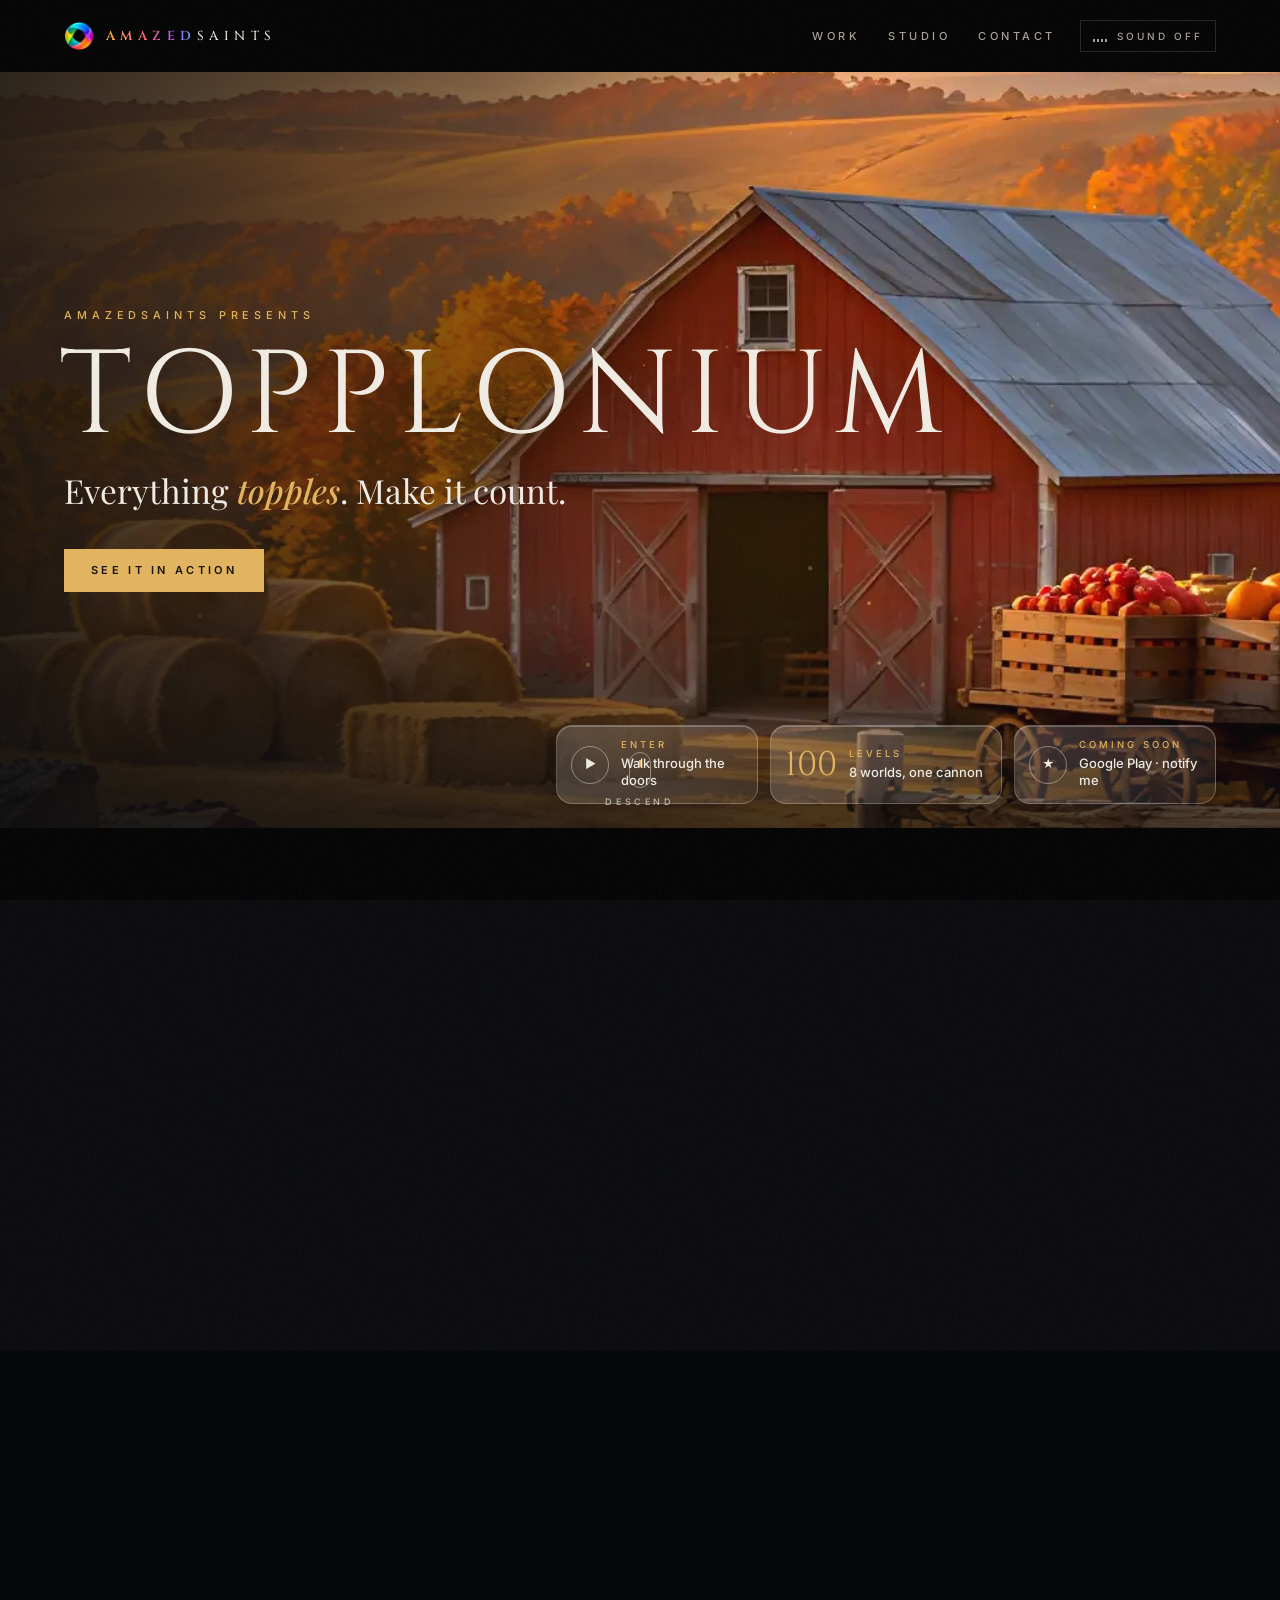
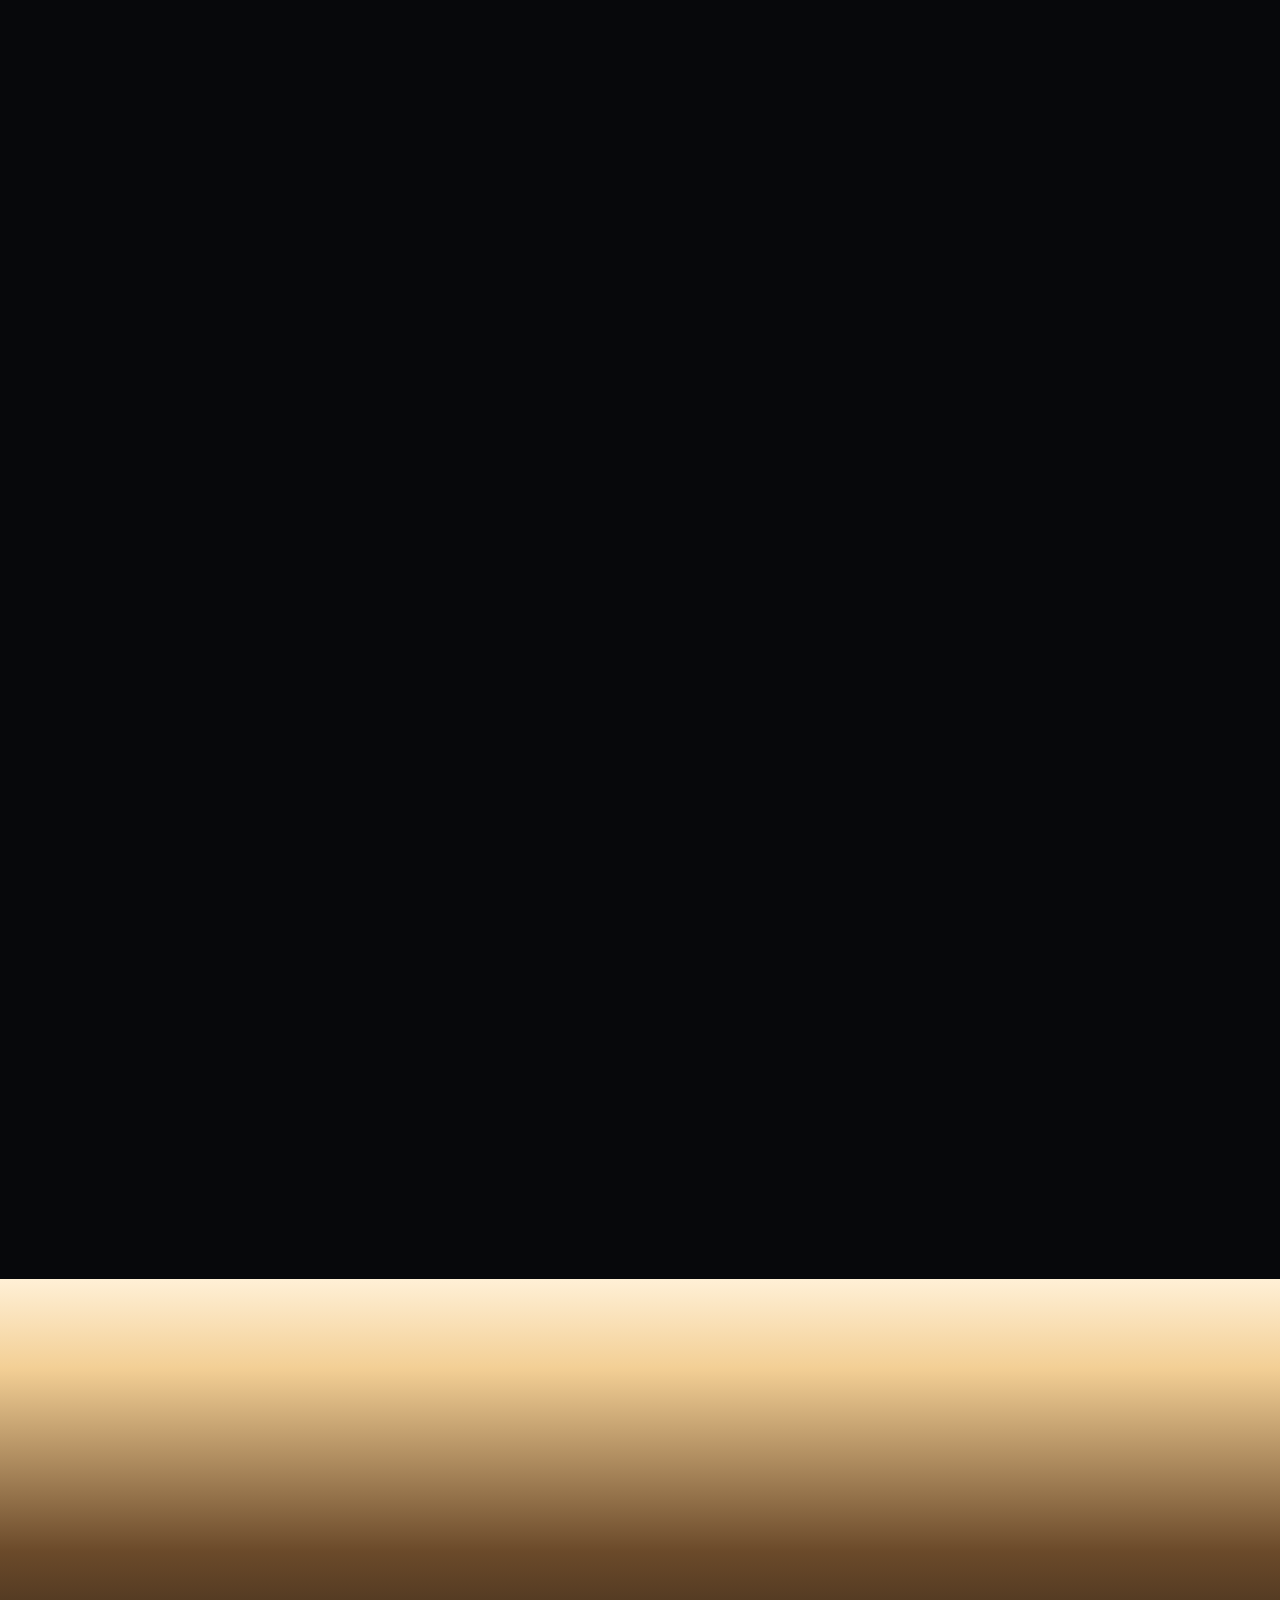
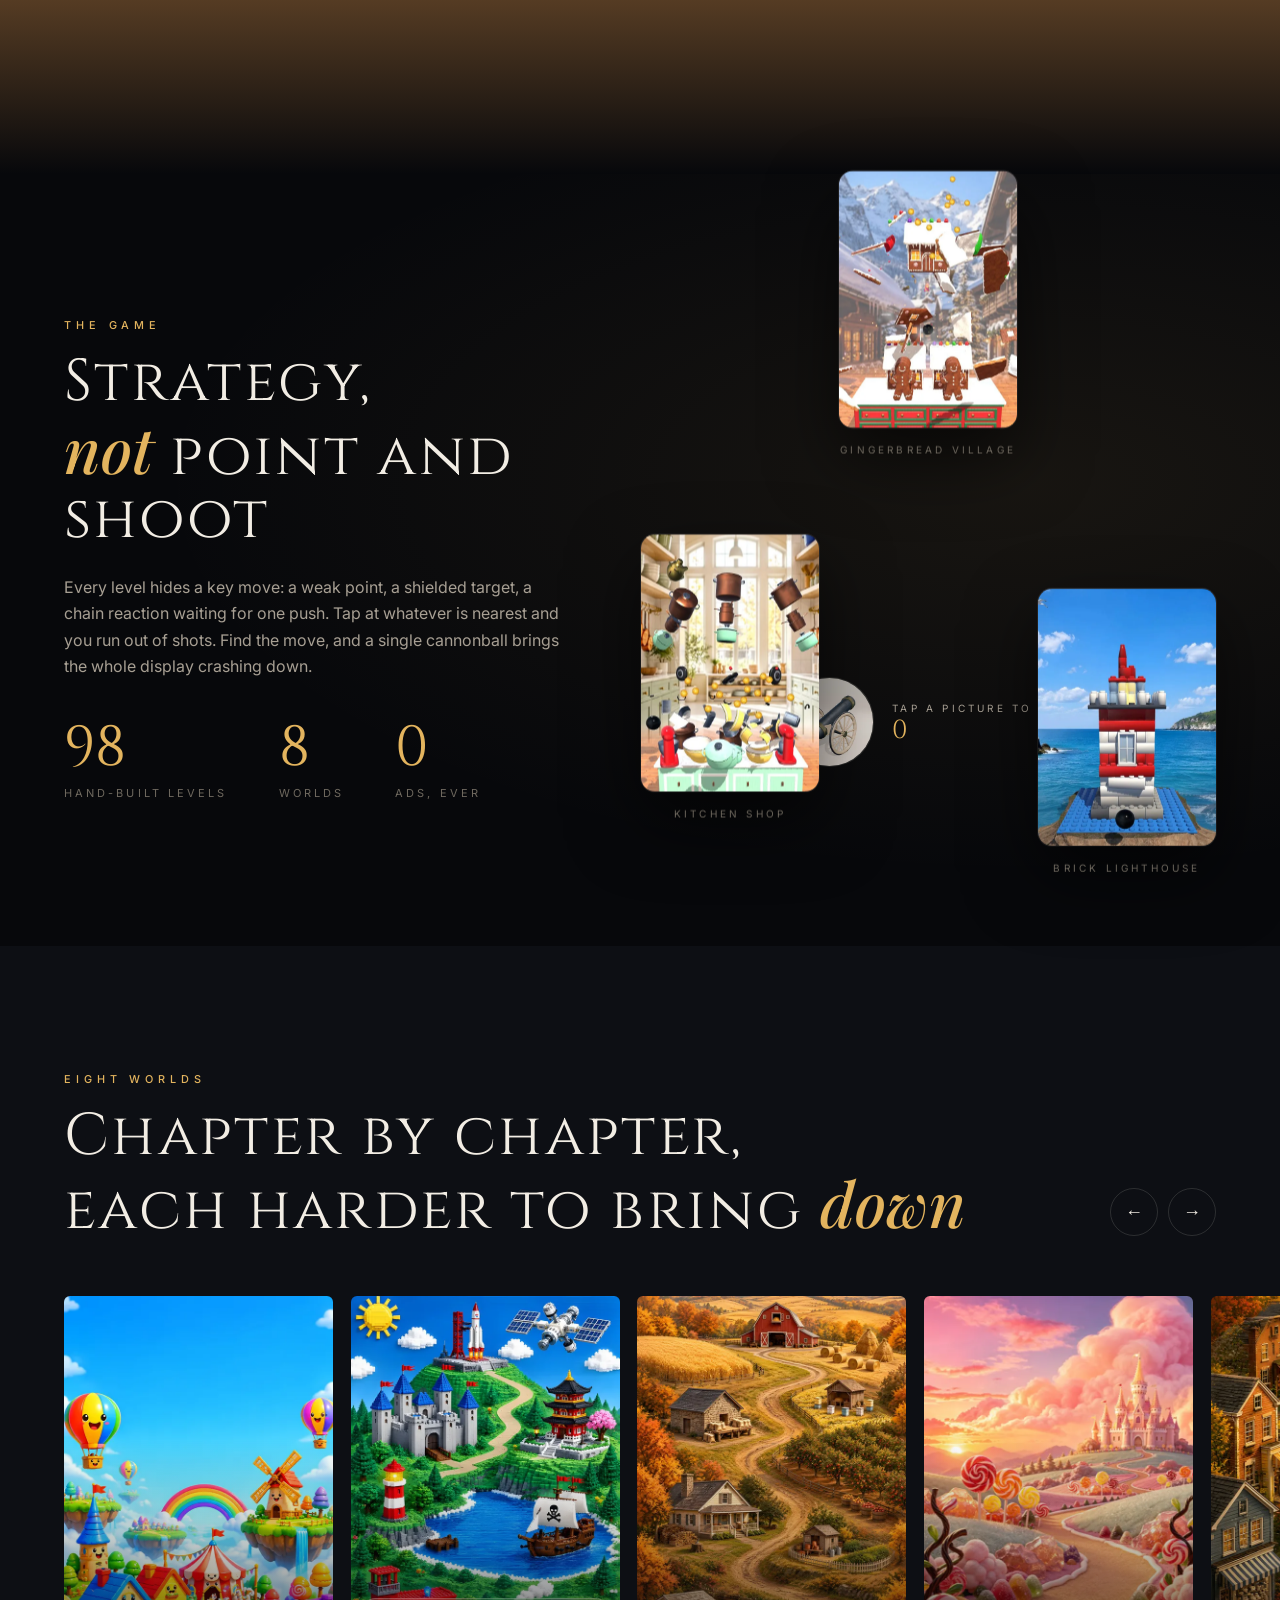
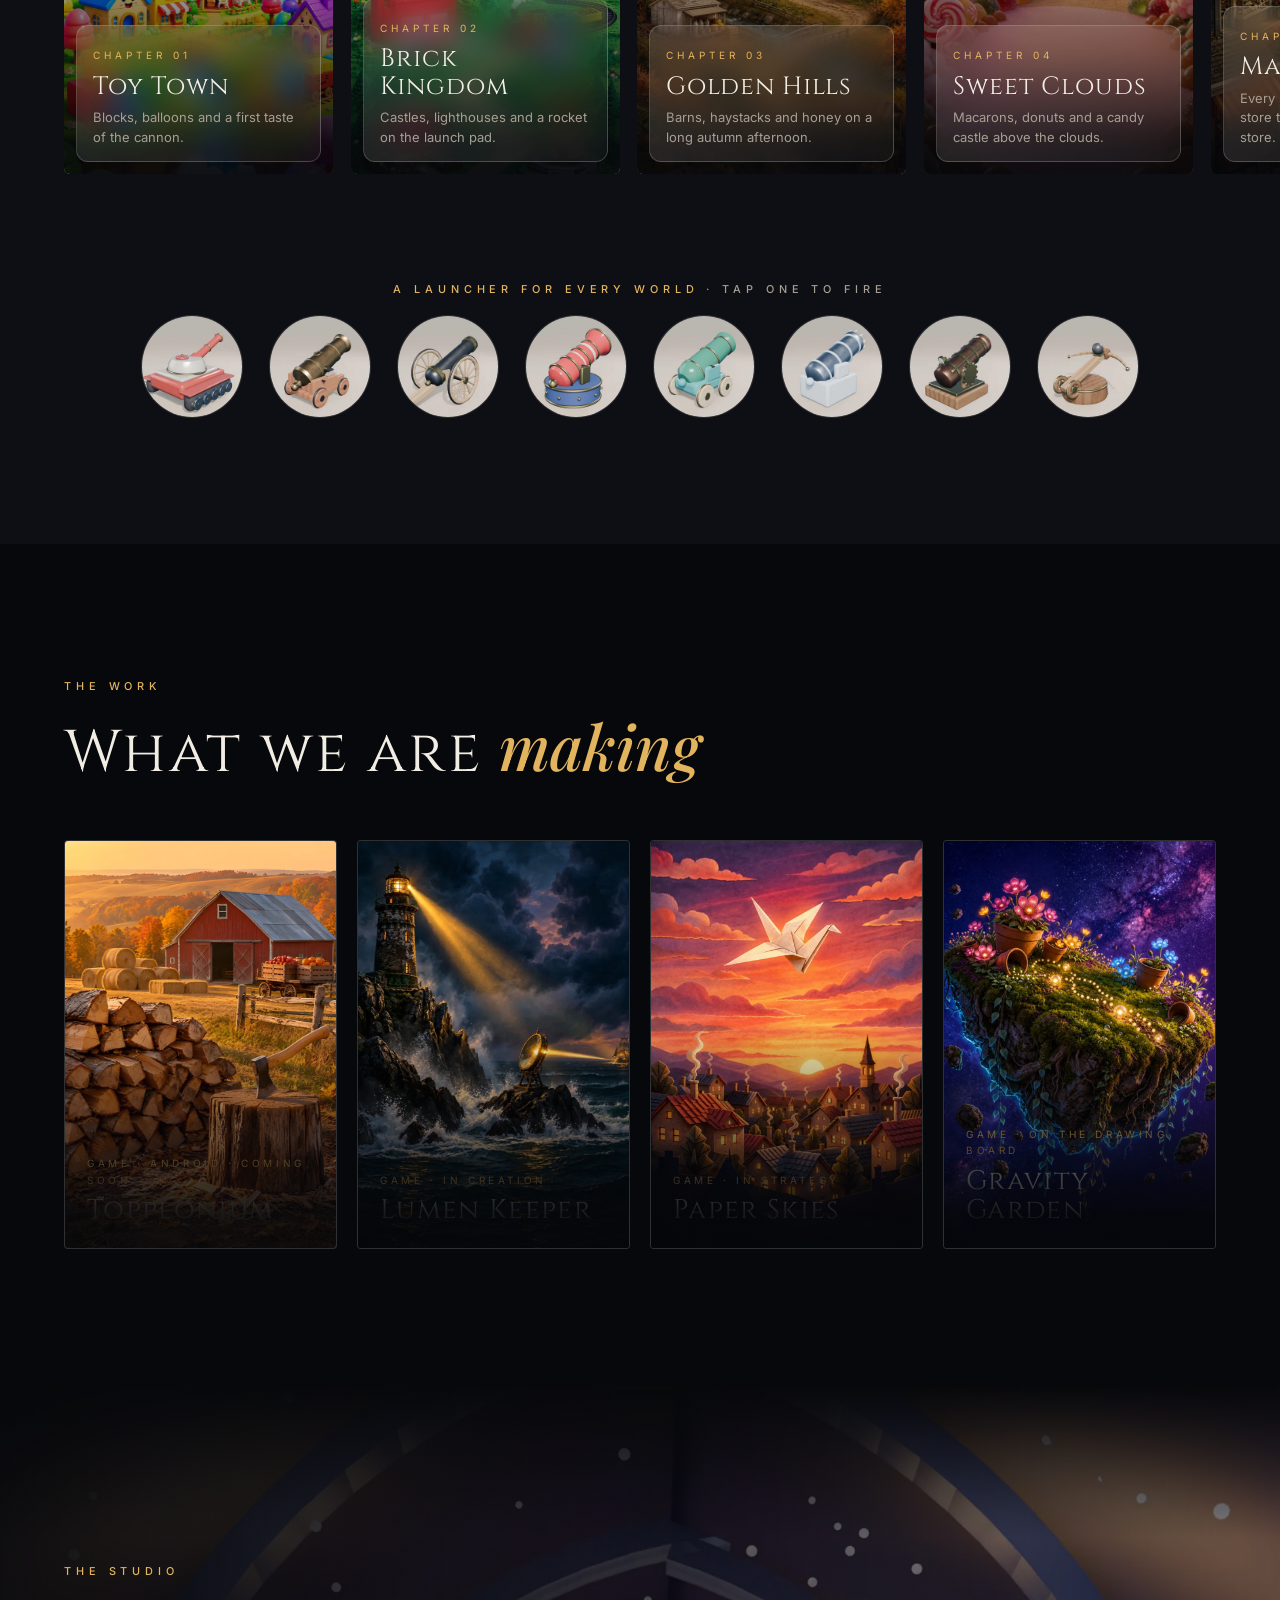
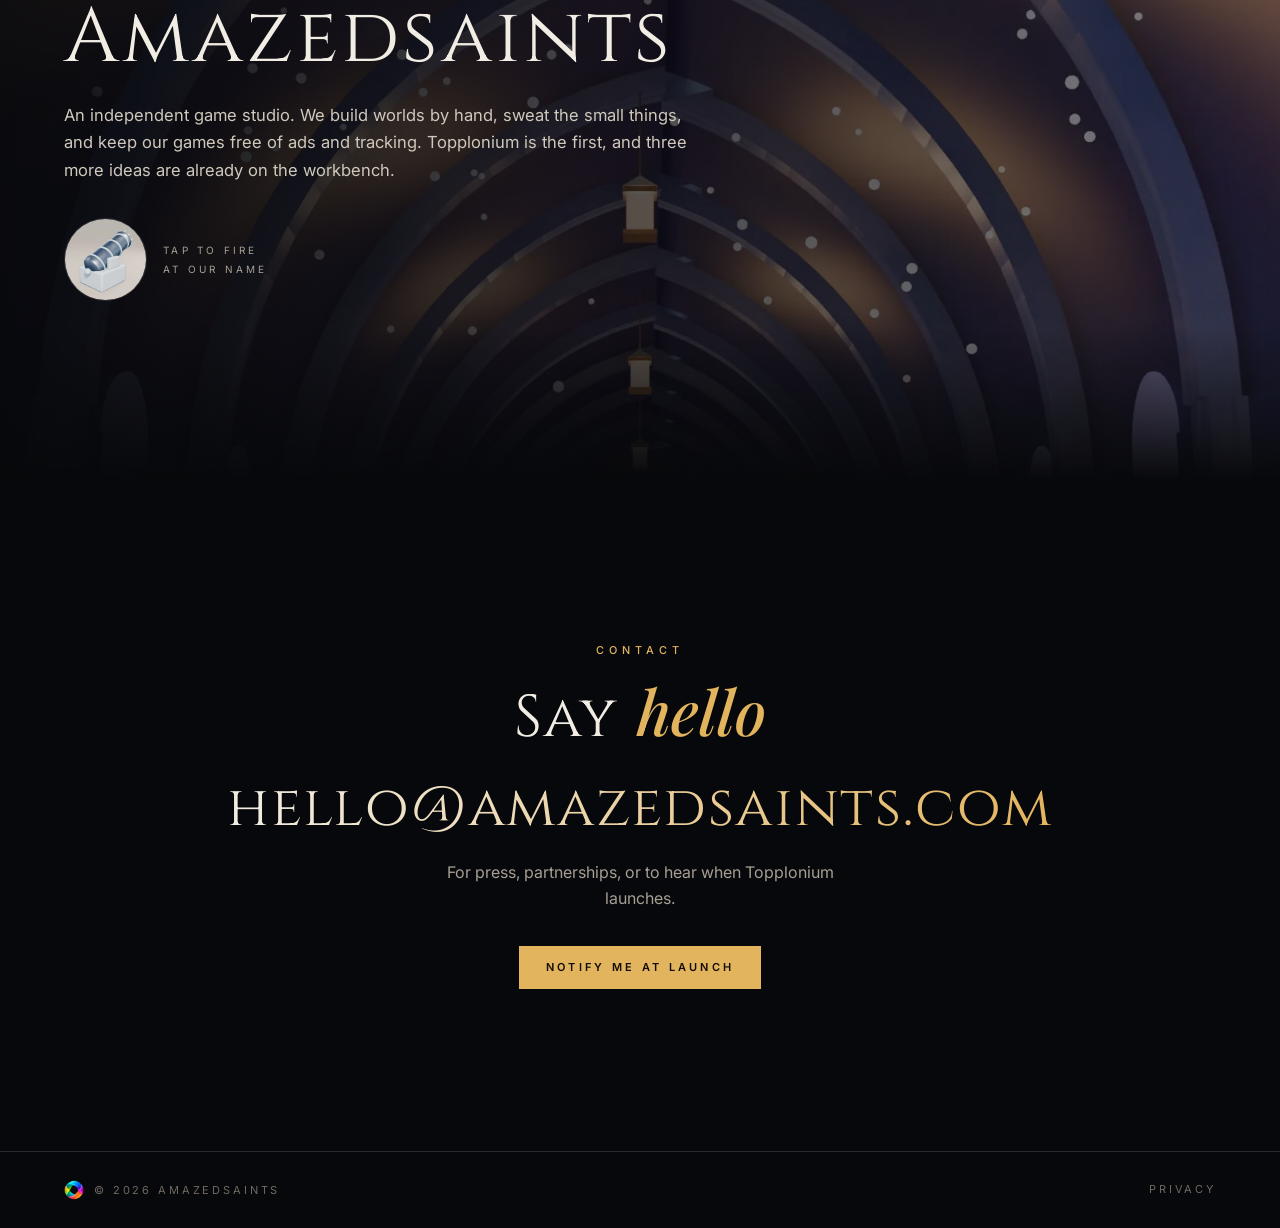
==== index.html @ c54b4fb6 "Every section moves: living world cards, a cannon for the game pictures, a studio name you can shoot" ====
<!doctype html>
<html lang="en">
<head>
<meta charset="utf-8">
<meta name="viewport" content="width=device-width, initial-scale=1, viewport-fit=cover">
<title>Amazedsaints · Topplonium</title>
<meta name="description" content="Amazedsaints is an independent game studio. Our first game, Topplonium, is a physics game about the perfect shot: everything topples, make it count. Coming soon to Google Play.">
<meta name="theme-color" content="#07080b">
<link rel="canonical" href="https://www.amazedsaints.com/">
<meta property="og:type" content="website">
<meta property="og:url" content="https://www.amazedsaints.com/">
<meta property="og:title" content="Topplonium · Everything topples. Make it count.">
<meta property="og:description" content="A physics game about the perfect shot. 100 hand-built levels across eight worlds. Coming soon to Google Play.">
<meta property="og:image" content="https://www.amazedsaints.com/assets/img/og.jpg">
<meta name="twitter:card" content="summary_large_image">
<link rel="icon" href="/assets/img/favicon.png" sizes="64x64">
<link rel="apple-touch-icon" href="/assets/img/apple-touch-icon.png">
<link rel="preconnect" href="https://fonts.googleapis.com">
<link rel="preconnect" href="https://fonts.gstatic.com" crossorigin>
<link href="https://fonts.googleapis.com/css2?family=Cinzel:wght@400;500;600&family=Playfair+Display:ital,wght@1,500&family=Inter:wght@300;400;500;600&display=swap" rel="stylesheet">
<link rel="preload" as="image" href="/assets/fly/tall/000.webp" media="(max-aspect-ratio: 1/1)">
<link rel="preload" as="image" href="/assets/fly/wide/000.webp" media="(min-aspect-ratio: 1/1)">
<link rel="stylesheet" href="/assets/site.css?v=20261127j">
<script>try{if(sessionStorage.getItem("as-intro"))document.documentElement.className+=" seen";sessionStorage.setItem("as-intro","1")}catch(e){}</script>
</head>
<body>

<!-- Opening titles: black, then the studio, then the scene -->
<div class="intro" aria-hidden="true">
  <img class="intro-mark" src="/assets/logo/mark.webp" alt="" width="110" height="110">
  <div class="intro-studio"><b>Amazed</b>saints</div>
  <div class="intro-presents">presents</div>
</div>

<header class="nav">
  <a class="brand" href="#top" aria-label="Amazedsaints, back to the top"><img class="brand-mark" src="/assets/logo/mark.webp" alt="" width="30" height="30"><span class="brand-word"><b>Amazed</b>saints</span></a>
  <nav aria-label="Sections">
    <a href="#work">Work</a>
    <a href="#studio">Studio</a>
    <a href="#contact">Contact</a>
  </nav>
  <button class="sound" type="button" aria-pressed="false" aria-label="Turn sound on">
    <span class="eq" aria-hidden="true"><i></i><i></i><i></i><i></i></span>
    <span class="sound-label">Sound off</span>
  </button>
</header>

<main id="top">

  <!-- HERO: scrolling flies the camera through the barn doors -->
  <section class="hero-scroll" aria-label="Topplonium">
  <div class="hero">
    <picture class="hero-bg">
      <source media="(min-aspect-ratio: 1/1)" srcset="/assets/fly/wide/000.webp">
      <img src="/assets/fly/tall/000.webp" alt="A red barn at golden hour with hay bales, an apple cart and a stack of split logs" fetchpriority="high">
    </picture>
    <canvas class="fly" aria-hidden="true"></canvas>
    <canvas class="motes" aria-hidden="true"></canvas>
    <div class="hero-shade" aria-hidden="true"></div>
    <div class="bar bar-top" aria-hidden="true"></div>
    <div class="bar bar-bottom" aria-hidden="true"></div>

    <div class="hero-ui">
    <div class="hero-copy">
      <p class="eyebrow">Amazedsaints presents</p>
      <h1 class="title">Topplonium</h1>
      <p class="tagline">Everything <em>topples</em>. Make it count.</p>
      <div class="cta">
        <a class="btn btn-gold" href="#topplonium">See it in action</a>
      </div>
    </div>

    <div class="glass-row">
      <a class="glass-card" href="#topplonium">
        <span class="glass-play" aria-hidden="true">&#9654;</span>
        <span><small>Enter</small>Walk through the doors</span>
      </a>
      <div class="glass-card glass-stat">
        <strong>100</strong>
        <span><small>Levels</small>8 worlds, one cannon</span>
      </div>
      <a class="glass-card" href="mailto:hello@amazedsaints.com?subject=Notify%20me%3A%20Topplonium%20launch&body=Please%20let%20me%20know%20when%20Topplonium%20is%20on%20Google%20Play.">
        <span class="glass-play" aria-hidden="true">&#9733;</span>
        <span><small>Coming soon</small>Google Play &middot; notify me</span>
      </a>
    </div>
    <a class="scroll-cue" href="#topplonium" aria-label="Scroll down"><span></span><em>Descend</em></a>
    </div>
  </div>
  </section>
  <div class="light-fade" aria-hidden="true"></div>

  <!-- THE GAME -->
  <section class="game" id="topplonium">
    <div class="game-copy reveal">
      <p class="eyebrow">The game</p>
      <h2>Strategy,<br><em>not</em> point and shoot</h2>
      <p>Every level hides a key move: a weak point, a shielded target, a chain reaction waiting for one push. Tap at whatever is nearest and you run out of shots. Find the move, and a single cannonball brings the whole display crashing down.</p>
      <dl class="stats">
        <div><dt>100</dt><dd>hand-built levels</dd></div>
        <div><dt>8</dt><dd>worlds</dd></div>
        <div><dt>0</dt><dd>ads, ever</dd></div>
      </dl>
    </div>
    <div class="reel-wrap">
    <div class="reel" aria-label="Scenes from the game">
      <figure class="phone reveal" data-depth="0.06"><img loading="lazy" src="/assets/img/shot-kitchen.webp" alt="Copper pots and pans flying through a kitchen shop"><figcaption>Kitchen Shop</figcaption></figure>
      <figure class="phone phone-lift reveal" data-depth="-0.05"><img loading="lazy" src="/assets/img/shot-ginger.webp" alt="Gingerbread houses breaking apart in a snowy alpine village"><figcaption>Gingerbread Village</figcaption></figure>
      <figure class="phone reveal" data-depth="0.08"><img loading="lazy" src="/assets/img/shot-lighthouse.webp" alt="A brick lighthouse on a rocky island by the sea"><figcaption>Brick Lighthouse</figcaption></figure>
    </div>
    <div class="reel-fire reveal">
      <button type="button" class="launcher reel-cannon" data-m="72,25" data-d="0.84,-0.54" aria-label="Fire at a picture"><img loading="lazy" src="/assets/img/launcher-field_gun.webp" alt="" width="104" height="104"></button>
      <p>Tap a picture to fire<strong class="score" aria-live="polite">0</strong></p>
    </div>
    </div>
  </section>

  <!-- WORLDS -->
  <section class="worlds" id="worlds">
    <div class="section-head reveal">
      <p class="eyebrow">Eight worlds</p>
      <h2>Chapter by chapter,<br>each harder to bring <em>down</em></h2>
      <div class="strip-nav">
        <button type="button" class="strip-btn" data-dir="-1" aria-label="Previous worlds">&#8592;</button>
        <button type="button" class="strip-btn" data-dir="1" aria-label="Next worlds">&#8594;</button>
      </div>
    </div>
    <div class="strip" tabindex="0" aria-label="The eight worlds of Topplonium">
      <article class="chapter" data-fx="toy"><img loading="lazy" src="/assets/img/world-toytown.webp" alt=""><div><small>Chapter 01</small><h3>Toy Town</h3><p>Blocks, balloons and a first taste of the cannon.</p></div></article>
      <article class="chapter" data-fx="bricks"><img loading="lazy" src="/assets/img/world-bricks.webp" alt=""><div><small>Chapter 02</small><h3>Brick Kingdom</h3><p>Castles, lighthouses and a rocket on the launch pad.</p></div></article>
      <article class="chapter" data-fx="leaves"><img loading="lazy" src="/assets/img/world-golden.webp" alt=""><div><small>Chapter 03</small><h3>Golden Hills</h3><p>Barns, haystacks and honey on a long autumn afternoon.</p></div></article>
      <article class="chapter" data-fx="sugar"><img loading="lazy" src="/assets/img/world-sweet.webp" alt=""><div><small>Chapter 04</small><h3>Sweet Clouds</h3><p>Macarons, donuts and a candy castle above the clouds.</p></div></article>
      <article class="chapter" data-fx="street"><img loading="lazy" src="/assets/img/world-main.webp" alt=""><div><small>Chapter 05</small><h3>Main Street</h3><p>Every shop in town, from the toy store to the grand department store.</p></div></article>
      <article class="chapter" data-fx="crystal"><img loading="lazy" src="/assets/img/world-crystal.webp" alt=""><div><small>Chapter 06</small><h3>Crystal Caverns</h3><p>Ice sculptures, frosted glass and lanterns in the dark.</p></div></article>
      <article class="chapter chapter-soon" data-fx="embers"><img loading="lazy" src="/assets/img/world-iron.webp" alt=""><div><small>Chapter 07</small><h3>Iron Works</h3><p>In the forge.</p></div></article>
      <article class="chapter chapter-soon" data-fx="fireworks"><img loading="lazy" src="/assets/img/world-summit.webp" alt=""><div><small>Chapter 08</small><h3>Starlight Summit</h3><p>The final climb.</p></div></article>
    </div>
    <div class="launchers reveal">
      <p class="eyebrow">A launcher for every world <span class="hint">· tap one to fire</span></p>
      <ul>
        <li><button type="button" class="launcher" data-m="78,20" data-d="0.83,-0.55" aria-label="Fire the tin toy tank"><img loading="lazy" src="/assets/img/launcher-toy_tank.webp" alt="Tin toy tank" width="104" height="104"></button></li>
        <li><button type="button" class="launcher" data-m="73,23" data-d="0.78,-0.63" aria-label="Fire the bronze ship cannon"><img loading="lazy" src="/assets/img/launcher-bronze_naval.webp" alt="Bronze ship cannon" width="104" height="104"></button></li>
        <li><button type="button" class="launcher" data-m="72,25" data-d="0.84,-0.54" aria-label="Fire the field gun"><img loading="lazy" src="/assets/img/launcher-field_gun.webp" alt="Field gun" width="104" height="104"></button></li>
        <li><button type="button" class="launcher" data-m="74,25" data-d="0.76,-0.65" aria-label="Fire the carnival cannon"><img loading="lazy" src="/assets/img/launcher-carnival.webp" alt="Carnival cannon" width="104" height="104"></button></li>
        <li><button type="button" class="launcher" data-m="71,25" data-d="0.78,-0.63" aria-label="Fire the lacquered toy cannon"><img loading="lazy" src="/assets/img/launcher-toy_lacquer.webp" alt="Lacquered toy cannon" width="104" height="104"></button></li>
        <li><button type="button" class="launcher" data-m="77,24" data-d="0.81,-0.59" aria-label="Fire the ice cannon"><img loading="lazy" src="/assets/img/launcher-ice_cannon.webp" alt="Ice cannon" width="104" height="104"></button></li>
        <li><button type="button" class="launcher" data-m="74,26" data-d="0.77,-0.63" aria-label="Fire the copper steam cannon"><img loading="lazy" src="/assets/img/launcher-steampunk.webp" alt="Copper steam cannon" width="104" height="104"></button></li>
        <li><button type="button" class="launcher" data-m="60,31" data-d="0.77,-0.64" aria-label="Fire the giant crossbow"><img loading="lazy" src="/assets/img/launcher-ballista.webp" alt="Giant crossbow" width="104" height="104"></button></li>
      </ul>
    </div>
  </section>

  <!-- WORK -->
  <section class="work" id="work">
    <div class="section-head reveal">
      <p class="eyebrow">The work</p>
      <h2>What we are <em>making</em></h2>
    </div>
    <div class="posters">
      <a class="poster reveal" href="#topplonium" data-fx="motes">
        <img loading="lazy" src="/assets/img/poster-topplonium.webp" alt="Topplonium: a red barn at golden hour">
        <span><small>Game · Android · Coming soon</small><strong>Topplonium</strong></span>
      </a>
      <article class="poster poster-concept reveal" data-fx="beam">
        <img loading="lazy" src="/assets/img/poster-lumen-keeper-v2.webp" alt="Lumen Keeper concept art">
        <span><small>Game · In creation</small><strong>Lumen Keeper</strong></span>
      </article>
      <article class="poster poster-concept reveal" data-fx="paper">
        <img loading="lazy" src="/assets/img/poster-paper-skies-v2.webp" alt="Paper Skies concept art">
        <span><small>Game · In strategy</small><strong>Paper Skies</strong></span>
      </article>
      <article class="poster poster-concept reveal" data-fx="seeds">
        <img loading="lazy" src="/assets/img/poster-gravity-garden-v2.webp" alt="Gravity Garden concept art">
        <span><small>Game · On the drawing board</small><strong>Gravity Garden</strong></span>
      </article>
    </div>
  </section>

  <!-- STUDIO -->
  <section class="studio" id="studio">
    <div class="studio-bg" aria-hidden="true" data-fx="snow"><img loading="lazy" src="/assets/img/studio-icehall.webp" alt=""></div>
    <div class="studio-copy reveal">
      <p class="eyebrow">The studio</p>
      <h2 class="studio-name" aria-label="Amazedsaints">Amazedsaints</h2>
      <p>An independent game studio. We build worlds by hand, sweat the small things, and keep our games free of ads and tracking. Topplonium is the first, and three more ideas are already on the workbench.</p>
      <div class="studio-fire">
        <button type="button" class="launcher studio-cannon" data-m="77,24" data-d="0.81,-0.59" aria-label="Fire at the studio name"><img loading="lazy" src="/assets/img/launcher-ice_cannon.webp" alt="" width="104" height="104"></button>
        <p>Tap to fire<br>at our name</p>
      </div>
    </div>
  </section>

  <!-- CONTACT -->
  <section class="contact" id="contact">
    <div class="reveal">
      <p class="eyebrow">Contact</p>
      <h2>Say <em>hello</em></h2>
      <a class="mail" href="mailto:hello@amazedsaints.com">hello@amazedsaints.com</a>
      <p class="contact-note">For press, partnerships, or to hear when Topplonium launches.</p>
      <a class="btn btn-gold" href="mailto:hello@amazedsaints.com?subject=Notify%20me%3A%20Topplonium%20launch&body=Please%20let%20me%20know%20when%20Topplonium%20is%20on%20Google%20Play.">Notify me at launch</a>
    </div>
  </section>

</main>

<canvas class="fx" aria-hidden="true"></canvas>

<footer class="foot">
  <span class="foot-brand"><img src="/assets/logo/mark.webp" alt="" width="20" height="20">© 2026 Amazedsaints</span>
  <a href="/privacy">Privacy</a>
</footer>

<audio class="music" src="/assets/audio/barn-door-sunday.mp3" preload="none" loop></audio>
<script src="/assets/site.js?v=20261127j" defer></script>
<script src="/assets/play.js?v=20261127j" defer></script>
</body>
</html>
---- assets/site.css ----
/* amazedsaints.com: a film-trailer page. Dark, letterboxed, golden light. */
:root {
  --bg: #07080b;
  --bg-2: #0d0f14;
  --ink: #f2ede4;
  --muted: #a79f93;
  --dim: #6f695f;
  --gold: #e3b45e;
  --gold-soft: rgba(227, 180, 94, .55);
  --line: rgba(242, 237, 228, .14);
  --serif: "Cinzel", "Times New Roman", serif;
  --italic: "Playfair Display", Georgia, serif;
  --sans: "Inter", system-ui, -apple-system, "Segoe UI", sans-serif;
  --gutter: clamp(16px, 5vw, 72px);
  --bar: clamp(34px, 8vh, 78px);
}

*, *::before, *::after { box-sizing: border-box; }
html { scroll-behavior: smooth; -webkit-text-size-adjust: 100%; }
body {
  margin: 0;
  background: var(--bg);
  color: var(--ink);
  font: 400 16px/1.65 var(--sans);
  overflow-x: hidden;
  -webkit-font-smoothing: antialiased;
}
img { display: block; max-width: 100%; }
a { color: inherit; }
h1, h2, h3, p, figure, dl, dd, ul { margin: 0; }
ul { padding: 0; list-style: none; }

/* film grain over everything, very light */
body::after {
  content: "";
  position: fixed;
  inset: -50%;
  z-index: 50;
  pointer-events: none;
  opacity: .07;
  background-image: url("data:image/svg+xml;utf8,<svg xmlns='http://www.w3.org/2000/svg' width='180' height='180'><filter id='n'><feTurbulence type='fractalNoise' baseFrequency='.85' numOctaves='3' stitchTiles='stitch'/></filter><rect width='100%' height='100%' filter='url(%23n)'/></svg>");
  animation: grain 1s steps(6) infinite;
}
@keyframes grain {
  0% { transform: translate(0, 0); } 20% { transform: translate(-3%, 2%); }
  40% { transform: translate(2%, -3%); } 60% { transform: translate(-2%, -1%); }
  80% { transform: translate(3%, 3%); } 100% { transform: translate(0, 0); }
}

.eyebrow {
  font: 500 clamp(10px, .85vw, 12px)/1.4 var(--sans);
  letter-spacing: .45em;
  text-transform: uppercase;
  color: var(--gold);
  margin-bottom: 18px;
}
h2 {
  font: 400 clamp(32px, 4.6vw, 64px)/1.08 var(--serif);
  letter-spacing: .04em;
}

.btn {
  display: inline-block;
  padding: 15px 26px;
  font: 600 11px/1 var(--sans);
  letter-spacing: .3em;
  text-transform: uppercase;
  text-decoration: none;
  transition: background .3s, color .3s, border-color .3s, transform .3s;
}
.btn-gold { background: var(--gold); color: #120d05; border: 1px solid var(--gold); }
.btn-gold:hover { background: #f1c878; }
.btn-line { border: 1px solid var(--gold-soft); color: var(--ink); background: rgba(7, 8, 11, .25); backdrop-filter: blur(4px); }
.btn-line:hover { border-color: var(--gold); }
.btn:focus-visible, .nav a:focus-visible, .sound:focus-visible, .poster:focus-visible { outline: 2px solid var(--gold); outline-offset: 3px; }

/* ---------- opening titles ---------- */
.intro {
  position: fixed;
  inset: 0;
  z-index: 40;
  display: grid;
  place-content: center;
  text-align: center;
  background: #000;
  pointer-events: none;
  animation: intro-out 1.2s ease 2.6s forwards;
}
.intro-studio {
  font: 400 clamp(22px, 3.4vw, 40px)/1 var(--serif);
  letter-spacing: .5em;
  text-transform: uppercase;
  margin-right: -.5em;
  opacity: 0;
  animation: title-in 1.6s ease .3s forwards;
}
.intro-presents {
  margin-top: 18px;
  font: 300 12px/1 var(--sans);
  letter-spacing: .6em;
  text-transform: uppercase;
  color: var(--muted);
  opacity: 0;
  animation: fade-in 1s ease 1.3s forwards;
}
@keyframes intro-out { to { opacity: 0; visibility: hidden; } }
@keyframes title-in { from { opacity: 0; letter-spacing: .9em; filter: blur(6px); } to { opacity: 1; letter-spacing: .5em; filter: blur(0); } }
@keyframes fade-in { to { opacity: 1; } }
@keyframes rise-in { from { opacity: 0; transform: translateY(24px); } to { opacity: 1; transform: none; } }

/* a second visit in the same session skips the opening titles */
.seen .intro { display: none; }
.seen .hero-copy, .seen .credits, .seen .scroll-cue, .seen .glass-row { animation-delay: .2s; }

/* ---------- nav ---------- */
.nav {
  position: fixed;
  top: 0; left: 0; right: 0;
  z-index: 30;
  height: var(--bar);
  display: flex;
  align-items: center;
  gap: 24px;
  padding: 0 var(--gutter);
  font: 500 11px/1 var(--sans);
  letter-spacing: .32em;
  text-transform: uppercase;
  transition: background .4s, height .4s;
}
.nav.solid { background: rgba(7, 8, 11, .82); backdrop-filter: blur(10px); height: 58px; border-bottom: 1px solid var(--line); }
.brand { display: inline-flex; align-items: center; gap: 12px; font: 500 13px/1 var(--serif); letter-spacing: .42em; text-decoration: none; margin-right: auto; text-transform: uppercase; }
.brand-mark { width: 30px; height: 30px; }
.brand-word b, .intro-studio b { font-weight: 600; background: linear-gradient(90deg, #FFB547, #FF5E7E 45%, #B45CFF 75%, #3FB8FF); -webkit-background-clip: text; background-clip: text; color: transparent; }
.intro-mark { width: clamp(70px, 9vw, 110px); height: auto; margin: 0 auto 26px; opacity: 0; animation: mark-in 1.4s ease .1s forwards; }
@keyframes mark-in { from { opacity: 0; transform: scale(.7) rotate(-40deg); } to { opacity: 1; transform: none; } }
.foot-brand { display: inline-flex; align-items: center; gap: 10px; }
.foot-brand img { width: 20px; height: 20px; }
.nav nav { display: flex; gap: 28px; }
.nav nav a { text-decoration: none; color: var(--muted); transition: color .3s; }
.nav nav a:hover { color: var(--ink); }
.sound {
  display: inline-flex; align-items: center; gap: 10px;
  background: none; border: 1px solid var(--line); color: var(--muted);
  padding: 9px 12px; cursor: pointer;
  font: 500 10px/1 var(--sans); letter-spacing: .3em; text-transform: uppercase;
}
.sound[aria-pressed="true"] { color: var(--gold); border-color: var(--gold-soft); }
.eq { display: inline-flex; align-items: flex-end; gap: 2px; height: 12px; }
.eq i { width: 2px; height: 3px; background: currentColor; }
.sound[aria-pressed="true"] .eq i { animation: eq .9s ease-in-out infinite alternate; }
.eq i:nth-child(2) { animation-delay: -.3s !important; } .eq i:nth-child(3) { animation-delay: -.6s !important; } .eq i:nth-child(4) { animation-delay: -.15s !important; }
@keyframes eq { from { height: 3px; } to { height: 12px; } }

/* ---------- hero: pinned while the scroll flies the camera in ---------- */
.hero-scroll { position: relative; height: 320vh; }
.hero {
  position: sticky;
  top: 0;
  height: 100vh;
  height: 100svh;
  min-height: 560px;
  overflow: hidden;
  display: flex;
  align-items: center;
}
.hero-bg, .hero-bg img { position: absolute; inset: 0; width: 100%; height: 100%; }
.hero-bg img {
  object-fit: cover;
  object-position: 50% 50%;
  filter: saturate(1.08) contrast(1.05);
}
.fly { position: absolute; inset: 0; width: 100%; height: 100%; z-index: 0; opacity: 0; transition: opacity .6s ease; filter: saturate(1.08) contrast(1.05); }
.fly.ready { opacity: 1; }
.hero-ui { position: absolute; inset: 0; z-index: 4; display: flex; align-items: center; will-change: opacity, transform; }
.light-fade { height: 55vh; margin-top: -1px; background: linear-gradient(180deg, #fff0d6 0%, #f3cf95 18%, #6b4a2a 55%, var(--bg) 100%); }
.motes { position: absolute; inset: 0; width: 100%; height: 100%; z-index: 1; pointer-events: none; }
.hero-shade {
  position: absolute; inset: 0; z-index: 2;
  background:
    linear-gradient(90deg, rgba(7, 8, 11, .82) 0%, rgba(7, 8, 11, .45) 38%, rgba(7, 8, 11, 0) 65%),
    linear-gradient(0deg, rgba(7, 8, 11, .9) 0%, rgba(7, 8, 11, 0) 34%),
    radial-gradient(ellipse at 70% 45%, transparent 40%, rgba(0, 0, 0, .35) 100%);
}
.bar { position: absolute; left: 0; right: 0; z-index: 3; height: var(--bar); background: #000; transition: transform .2s linear; }
.bar-top { top: 0; transform-origin: top; }
.bar-bottom { bottom: 0; transform-origin: bottom; }
.hero-copy {
  position: relative; z-index: 4;
  padding: 0 var(--gutter);
  max-width: 900px;
  opacity: 0;
  animation: rise-in 1.4s ease 3.1s forwards;
}
.title {
  font: 400 clamp(46px, 9.2vw, 150px)/.95 var(--serif);
  letter-spacing: .08em;
  margin-left: -.04em;
  text-transform: uppercase;
  text-shadow: 0 4px 40px rgba(0, 0, 0, .45);
}
.tagline {
  margin-top: 18px;
  font: 400 clamp(22px, 2.6vw, 38px)/1.2 var(--italic);
  color: var(--ink);
}
.tagline em, h2 em { font-family: var(--italic); font-style: italic; font-weight: 500; color: var(--gold); text-transform: none; letter-spacing: 0; }
h2 em { font-size: 1.06em; }

/* frosted glass cards over the scene */
.glass-row {
  position: absolute; z-index: 4; right: var(--gutter); bottom: calc(var(--bar) + 24px);
  display: flex; gap: 12px;
  opacity: 0; animation: fade-in 1.2s ease 3.7s forwards;
}
.glass-card {
  display: flex; align-items: center; gap: 12px;
  min-width: 190px; padding: 13px 18px 13px 14px;
  border-radius: 16px;
  color: var(--ink); text-decoration: none; font: 500 13px/1.35 var(--sans);
  background: linear-gradient(135deg, rgba(255, 255, 255, .18), rgba(255, 255, 255, .05));
  border: 1px solid rgba(255, 255, 255, .24);
  box-shadow: 0 12px 34px rgba(0, 0, 0, .28), inset 0 1px 0 rgba(255, 255, 255, .25);
  -webkit-backdrop-filter: blur(16px) saturate(150%);
  backdrop-filter: blur(16px) saturate(150%);
  transition: transform .4s, border-color .4s, background .4s;
}
a.glass-card:hover { transform: translateY(-4px); border-color: rgba(255, 255, 255, .45); background: linear-gradient(135deg, rgba(255, 255, 255, .26), rgba(255, 255, 255, .08)); }
.glass-card small { display: block; margin-bottom: 3px; font-size: 9.5px; letter-spacing: .32em; text-transform: uppercase; color: var(--gold); }
.glass-play { flex: 0 0 38px; height: 38px; border-radius: 50%; display: grid; place-items: center; border: 1px solid rgba(255, 255, 255, .4); font-size: 12px; }
.glass-stat strong { font: 400 34px/1 var(--serif); color: var(--gold); }
.cta { margin-top: 38px; display: flex; flex-wrap: wrap; gap: 12px; }
.credits {
  position: absolute; z-index: 4; left: 0; right: 0;
  bottom: calc(var(--bar) + 22px);
  text-align: center;
  font: 500 10px/1 var(--sans);
  letter-spacing: .42em;
  text-transform: uppercase;
  color: rgba(242, 237, 228, .62);
  opacity: 0;
  animation: fade-in 1.2s ease 3.8s forwards;
}
.credits span { color: var(--gold); margin: 0 .5em; }
.scroll-cue {
  position: absolute; z-index: 4; left: 50%; margin-left: -11px; bottom: calc(var(--bar) + 40px);
  width: 22px; height: 36px; border: 1px solid rgba(242, 237, 228, .45); border-radius: 12px;
  opacity: 0; animation: fade-in 1s ease 4.2s forwards;
}
.scroll-cue span { position: absolute; left: 50%; top: 7px; width: 2px; height: 7px; margin-left: -1px; background: var(--gold); animation: cue 1.8s ease-in-out infinite; }
.scroll-cue em { position: absolute; top: 44px; left: 50%; transform: translateX(-50%); font: 500 9px/1 var(--sans); font-style: normal; letter-spacing: .4em; text-transform: uppercase; color: rgba(242, 237, 228, .7); white-space: nowrap; }
@keyframes cue { 0% { transform: translateY(0); opacity: 1; } 70% { transform: translateY(12px); opacity: 0; } 100% { opacity: 0; } }

/* ---------- the game ---------- */
.game {
  position: relative;
  padding: clamp(90px, 16vh, 170px) var(--gutter);
  display: grid;
  grid-template-columns: minmax(0, 1fr) minmax(0, 1.15fr);
  gap: clamp(40px, 6vw, 100px);
  align-items: center;
  background: radial-gradient(ellipse at 80% 40%, rgba(227, 180, 94, .08), transparent 60%), var(--bg);
}
.game-copy > p:not(.eyebrow) { margin-top: 22px; color: var(--muted); max-width: 500px; }
.stats { display: flex; gap: clamp(26px, 4vw, 54px); margin-top: 40px; }
.stats dt { font: 400 clamp(40px, 4.4vw, 60px)/1 var(--serif); color: var(--gold); }
.stats dd { margin-top: 8px; font-size: 11px; letter-spacing: .28em; text-transform: uppercase; color: var(--dim); }
.reel { display: grid; grid-template-columns: repeat(3, minmax(0, 1fr)); gap: clamp(10px, 1.6vw, 22px); align-items: center; }
.phone { position: relative; will-change: transform; }
.phone img {
  width: 100%; aspect-ratio: 540 / 780; object-fit: cover;
  border-radius: 14px;
  box-shadow: 0 30px 70px rgba(0, 0, 0, .6), 0 0 0 1px rgba(242, 237, 228, .1);
}
.phone-lift { margin-top: -14%; }
.phone figcaption { margin-top: 14px; font-size: 10px; letter-spacing: .32em; text-transform: uppercase; color: var(--dim); text-align: center; }

/* ---------- worlds ---------- */
.worlds { padding: clamp(80px, 14vh, 150px) 0; background: var(--bg-2); }
.section-head { position: relative; padding: 0 var(--gutter); margin-bottom: clamp(36px, 6vh, 60px); }
.strip-nav { position: absolute; right: var(--gutter); bottom: 6px; display: flex; gap: 10px; }
.strip-btn { width: 48px; height: 48px; border-radius: 50%; border: 1px solid var(--line); background: transparent; color: var(--ink); font-size: 18px; cursor: pointer; transition: border-color .3s, color .3s; }
.strip-btn:hover { border-color: var(--gold); color: var(--gold); }
.strip-btn:focus-visible { outline: 2px solid var(--gold); outline-offset: 3px; }
.strip {
  display: flex;
  gap: clamp(12px, 1.4vw, 20px);
  overflow-x: auto;
  scroll-snap-type: x mandatory;
  padding: 0 var(--gutter) 18px;
  scroll-padding: 0 var(--gutter);
  scrollbar-width: thin;
  scrollbar-color: var(--dim) transparent;
}
.strip:focus-visible { outline: 1px solid var(--gold-soft); }
.chapter {
  position: relative;
  flex: 0 0 clamp(220px, 21vw, 300px);
  aspect-ratio: 9 / 16;
  overflow: hidden;
  border-radius: 6px;
  scroll-snap-align: start;
  background: #111;
}
.chapter img { position: absolute; inset: 0; width: 100%; height: 100%; object-fit: cover; transition: transform 1.2s cubic-bezier(.2, .7, .2, 1); }
.chapter:hover img { transform: scale(1.07); }
.chapter::after { content: ""; position: absolute; inset: 0; background: linear-gradient(0deg, rgba(5, 6, 9, .95) 6%, rgba(5, 6, 9, .2) 50%, transparent 70%); }
.chapter > div:not(.poster-art) {
  position: absolute; z-index: 1; left: 12px; right: 12px; bottom: 12px;
  padding: 14px 16px; border-radius: 12px;
  background: linear-gradient(135deg, rgba(255, 255, 255, .14), rgba(255, 255, 255, .04));
  border: 1px solid rgba(255, 255, 255, .18);
  -webkit-backdrop-filter: blur(14px) saturate(140%);
  backdrop-filter: blur(14px) saturate(140%);
}
.chapter small { font-size: 10px; letter-spacing: .4em; text-transform: uppercase; color: var(--gold); }
.chapter h3 { margin-top: 6px; font: 400 25px/1.1 var(--serif); letter-spacing: .04em; }
.chapter p { margin-top: 8px; font-size: 13px; line-height: 1.5; color: var(--muted); }
.chapter-soon img { filter: grayscale(.75) brightness(.55); }
.launchers { padding: clamp(60px, 10vh, 100px) var(--gutter) 0; text-align: center; }
.launchers ul { display: flex; flex-wrap: wrap; justify-content: center; gap: clamp(8px, 2vw, 26px); }
.launchers .hint { color: var(--muted); }
.launchers li { width: clamp(64px, 8vw, 104px); }
.launcher {
  display: block; width: 100%; aspect-ratio: 1; padding: 0; border-radius: 50%; overflow: hidden; cursor: pointer;
  background: radial-gradient(circle, rgba(227, 180, 94, .16), transparent 70%);
  border: 1px solid var(--line);
  transition: transform .4s, border-color .3s, box-shadow .3s;
  -webkit-tap-highlight-color: transparent;
}
.launcher:hover { transform: translateY(-6px); border-color: var(--gold-soft); }
.launcher:focus-visible { outline: 2px solid var(--gold); outline-offset: 3px; }
.launcher img { width: 100%; height: 100%; object-fit: cover; }
.launcher.fire { border-color: #ffd98a; box-shadow: 0 0 34px rgba(255, 190, 90, .5); }
.launcher.fire img { animation: recoil .5s cubic-bezier(.2, .8, .3, 1); }
@keyframes recoil { 0% { transform: none; } 12% { transform: translate(var(--kx, -6px), var(--ky, 5px)) scale(.96); } 100% { transform: none; } }
/* the cannon under the game pictures: tap a picture and it fires at it */
.reel-fire { margin-top: clamp(22px, 4vh, 40px); display: flex; align-items: center; justify-content: center; gap: 18px; }
.reel-fire li { list-style: none; }
.reel-cannon { width: clamp(76px, 7vw, 104px); flex: 0 0 auto; }
.reel-fire p { font-size: 10px; letter-spacing: .32em; text-transform: uppercase; color: var(--muted); line-height: 1.9; text-align: left; }
.reel-fire strong { display: block; font: 400 26px/1 var(--serif); letter-spacing: .06em; color: var(--gold); }
.phone { cursor: crosshair; }
.phone.hit img { animation: phone-hit .65s cubic-bezier(.3, .7, .3, 1); }
@keyframes phone-hit {
  0% { transform: none; filter: none; }
  12% { transform: translate(var(--px, 6px), -10px) rotate(var(--tilt, 2deg)) scale(1.03); filter: brightness(1.35); }
  35% { transform: translate(calc(var(--px, 6px) * -.6), 4px) rotate(calc(var(--tilt, 2deg) * -.6)); filter: none; }
  60% { transform: translate(calc(var(--px, 6px) * .3), -2px) rotate(calc(var(--tilt, 2deg) * .3)); }
  100% { transform: none; }
}
/* cannonballs, flashes and smoke are drawn over the page */
.fx { position: fixed; inset: 0; width: 100%; height: 100%; z-index: 25; pointer-events: none; }
/* a world card that takes a hit */
.chapter.hit { animation: card-hit .7s cubic-bezier(.3, .7, .3, 1); }
@keyframes card-hit {
  0% { transform: none; }
  18% { transform: translateY(-12px) rotate(var(--tilt, 2deg)) scale(1.02); }
  45% { transform: translateY(3px) rotate(calc(var(--tilt, 2deg) * -.5)); }
  70% { transform: translateY(-2px) rotate(calc(var(--tilt, 2deg) * .2)); }
  100% { transform: none; }
}

/* ---------- work ---------- */
.work { padding: clamp(90px, 15vh, 160px) 0; }
.posters { display: grid; grid-template-columns: repeat(4, minmax(0, 1fr)); gap: clamp(12px, 1.6vw, 24px); padding: 0 var(--gutter); }
.poster {
  position: relative; aspect-ratio: 2 / 3; overflow: hidden; text-decoration: none;
  border-radius: 4px; background: #0e1015; border: 1px solid var(--line);
}
.poster img { position: absolute; inset: 0; width: 100%; height: 100%; object-fit: cover; transition: transform 1.2s cubic-bezier(.2, .7, .2, 1); }
.poster:hover img { transform: scale(1.06); }
/* living posters: the picture drifts slowly, effects are drawn over it */
.poster { transition: transform .35s ease, border-color .35s; will-change: transform; }
.poster:hover { border-color: var(--gold-soft); }
.poster-art { position: absolute; inset: 0; animation: poster-drift 24s ease-in-out infinite alternate; }
.poster:nth-child(2) .poster-art { animation-duration: 29s; animation-direction: alternate-reverse; }
.poster:nth-child(3) .poster-art { animation-duration: 21s; }
.poster:nth-child(4) .poster-art { animation-duration: 33s; animation-direction: alternate-reverse; }
.poster-art img { transition: none; transform: none !important; }
/* explicit layers: picture and effects, then the dark fade, then the label */
.poster-art { z-index: 0; }
.chapter::after, .poster::after { z-index: 1; }
.chapter > div:not(.poster-art), .poster span { z-index: 2; }
.chapter .poster-art { animation-duration: 26s; }
.chapter:nth-child(even) .poster-art { animation-duration: 31s; animation-direction: alternate-reverse; }
.chapter .poster-fx { mix-blend-mode: normal; }
.poster-fx { position: absolute; inset: 0; width: 100%; height: 100%; pointer-events: none; mix-blend-mode: screen; }
@keyframes poster-drift { from { transform: scale(1.05) translate(-1.2%, -1%); } to { transform: scale(1.14) translate(1.4%, 1.6%); } }
.poster::after { content: ""; position: absolute; inset: 0; background: linear-gradient(0deg, rgba(5, 6, 9, .92) 8%, transparent 55%); }
.poster span { position: absolute; z-index: 1; left: 22px; right: 22px; bottom: 22px; }
.poster small { display: block; font-size: 10px; letter-spacing: .36em; text-transform: uppercase; color: var(--gold); }
.poster strong { display: block; margin-top: 8px; font: 400 clamp(22px, 2.1vw, 30px)/1.1 var(--serif); letter-spacing: .05em; }
.poster em { display: block; margin-top: 10px; font: 500 10px/1 var(--sans); letter-spacing: .34em; text-transform: uppercase; color: var(--dim); }

/* ---------- studio ---------- */
.studio { position: relative; overflow: hidden; padding: clamp(110px, 20vh, 220px) var(--gutter); }
.studio-bg, .studio-bg img { position: absolute; inset: 0; width: 100%; height: 100%; }
.studio-bg img { object-fit: cover; filter: brightness(.7) saturate(1.15); }
.studio-bg::after { content: ""; position: absolute; inset: 0; background: linear-gradient(90deg, rgba(7, 8, 11, .92) 0%, rgba(7, 8, 11, .55) 48%, rgba(7, 8, 11, .1) 100%), linear-gradient(0deg, var(--bg) 0%, transparent 22%, transparent 78%, var(--bg) 100%); }
.studio-bg::after { z-index: 1; }
.studio-bg .poster-art { animation-duration: 30s; }
.studio-bg .poster-fx { mix-blend-mode: screen; }
.studio-copy { position: relative; z-index: 2; max-width: 640px; }
/* the studio name: letters that jump and light up when a cannonball hits them */
.studio-name { font-size: clamp(34px, 6vw, 86px); white-space: nowrap; }
.letter { display: inline-block; transition: color 1.2s ease; cursor: crosshair; }
.letter.hit { animation: letter-hit .75s cubic-bezier(.3, .7, .3, 1); }
@keyframes letter-hit {
  0% { transform: none; }
  18% { transform: translateY(-.42em) rotate(var(--tilt, 8deg)) scale(1.2); text-shadow: 0 0 30px currentColor; }
  45% { transform: translateY(.07em) rotate(calc(var(--tilt, 8deg) * -.4)) scale(.97); }
  70% { transform: translateY(-.05em); }
  100% { transform: none; }
}
.studio-fire { margin-top: 34px; display: flex; align-items: center; gap: 16px; }
.studio-cannon { width: clamp(72px, 6.5vw, 96px); flex: 0 0 auto; }
.studio-fire p { margin: 0; font-size: 10px; letter-spacing: .32em; text-transform: uppercase; color: var(--muted); line-height: 1.9; }
.studio-copy > p:not(.eyebrow) { margin-top: 22px; color: #cfc8bc; font-size: clamp(16px, 1.3vw, 19px); }

/* ---------- contact ---------- */
.contact { padding: clamp(100px, 18vh, 190px) var(--gutter); text-align: center; }
.mail {
  display: inline-block; margin-top: 26px;
  font: 400 clamp(24px, 4.4vw, 58px)/1.15 var(--serif);
  letter-spacing: .03em; text-decoration: none; word-break: break-word;
  background: linear-gradient(90deg, var(--ink), var(--gold)); -webkit-background-clip: text; background-clip: text; color: transparent;
}
.contact-note { margin: 18px auto 34px; color: var(--muted); max-width: 460px; }

.foot {
  display: flex; justify-content: space-between; gap: 20px;
  padding: 28px var(--gutter);
  border-top: 1px solid var(--line);
  font-size: 11px; letter-spacing: .26em; text-transform: uppercase; color: var(--dim);
}
.foot a { text-decoration: none; }
.foot a:hover { color: var(--ink); }

/* ---------- scroll reveal ---------- */
.reveal { opacity: 0; transform: translateY(34px); transition: opacity 1.1s ease, transform 1.1s cubic-bezier(.2, .7, .2, 1); }
.reveal.in { opacity: 1; transform: none; }
.reel .reveal:nth-child(2) { transition-delay: .15s; } .reel .reveal:nth-child(3) { transition-delay: .3s; }
.posters .reveal:nth-child(2) { transition-delay: .1s; } .posters .reveal:nth-child(3) { transition-delay: .2s; } .posters .reveal:nth-child(4) { transition-delay: .3s; }

/* ---------- phones and tablets ---------- */
@media (max-width: 900px) {
  .game { grid-template-columns: 1fr; }
  .posters { grid-template-columns: repeat(2, minmax(0, 1fr)); }
}
@media (max-width: 640px) {
  .nav nav { display: none; }
  .sound-label { display: none; }
  .brand { font-size: 12px; letter-spacing: .34em; }
  .hero-ui { align-items: flex-end; }
  .hero-copy { padding-bottom: calc(var(--bar) + 150px); }
  .glass-row { left: var(--gutter); right: var(--gutter); bottom: calc(var(--bar) + 18px); gap: 8px; }
  .glass-card { flex: 1 1 0; min-width: 0; padding: 10px; gap: 0; font-size: 11px; border-radius: 12px; flex-direction: column; align-items: flex-start; justify-content: center; }
  .glass-play { display: none; }
  .glass-stat { flex-direction: row; align-items: center; gap: 8px; }
  .glass-stat strong { font-size: 24px; }
  .glass-card small { font-size: 8.5px; letter-spacing: .24em; }
  .hero-shade { background: linear-gradient(0deg, rgba(7, 8, 11, .96) 8%, rgba(7, 8, 11, .55) 42%, rgba(7, 8, 11, 0) 70%), linear-gradient(180deg, rgba(7, 8, 11, .5), transparent 20%); }
  .hero-bg img { object-position: 50% 40%; }
  .cta .btn { flex: 1 1 100%; text-align: center; }
  .credits { letter-spacing: .26em; font-size: 9px; }
  .scroll-cue { display: none; }
  .reel { grid-template-columns: repeat(3, 64%); overflow-x: auto; scroll-snap-type: x mandatory; margin: 0 calc(var(--gutter) * -1); padding: 0 var(--gutter) 8px; }
  .phone { scroll-snap-align: center; }
  .phone-lift { margin-top: 0; }
  .chapter { flex-basis: 72vw; }
  .strip-nav { display: none; }
  .posters { grid-template-columns: 1fr; gap: 14px; }
  .poster { aspect-ratio: 4 / 5; }
  .brand-mark { width: 26px; height: 26px; }
  .mail { font-size: clamp(16px, 5.2vw, 24px); white-space: nowrap; }
  .stats { gap: 22px; }
  .studio-bg::after { background: linear-gradient(0deg, rgba(7, 8, 11, .95) 10%, rgba(7, 8, 11, .55) 60%, rgba(7, 8, 11, .8) 100%); }
  .foot { flex-direction: column; align-items: center; }
}

@media (prefers-reduced-motion: reduce) {
  *, *::before, *::after { animation-duration: .01ms !important; animation-delay: 0s !important; transition-duration: .01ms !important; }
  .intro { display: none; }
  .hero-copy, .credits, .scroll-cue, .glass-row { opacity: 1; }
  .fx, .reel-fire, .studio-fire { display: none; }
  .phone { cursor: default; }
  .hero-scroll { height: auto; }
  .hero { position: relative; }
  .fly { display: none; }
  .reveal { opacity: 1; transform: none; }
  html { scroll-behavior: auto; }
}
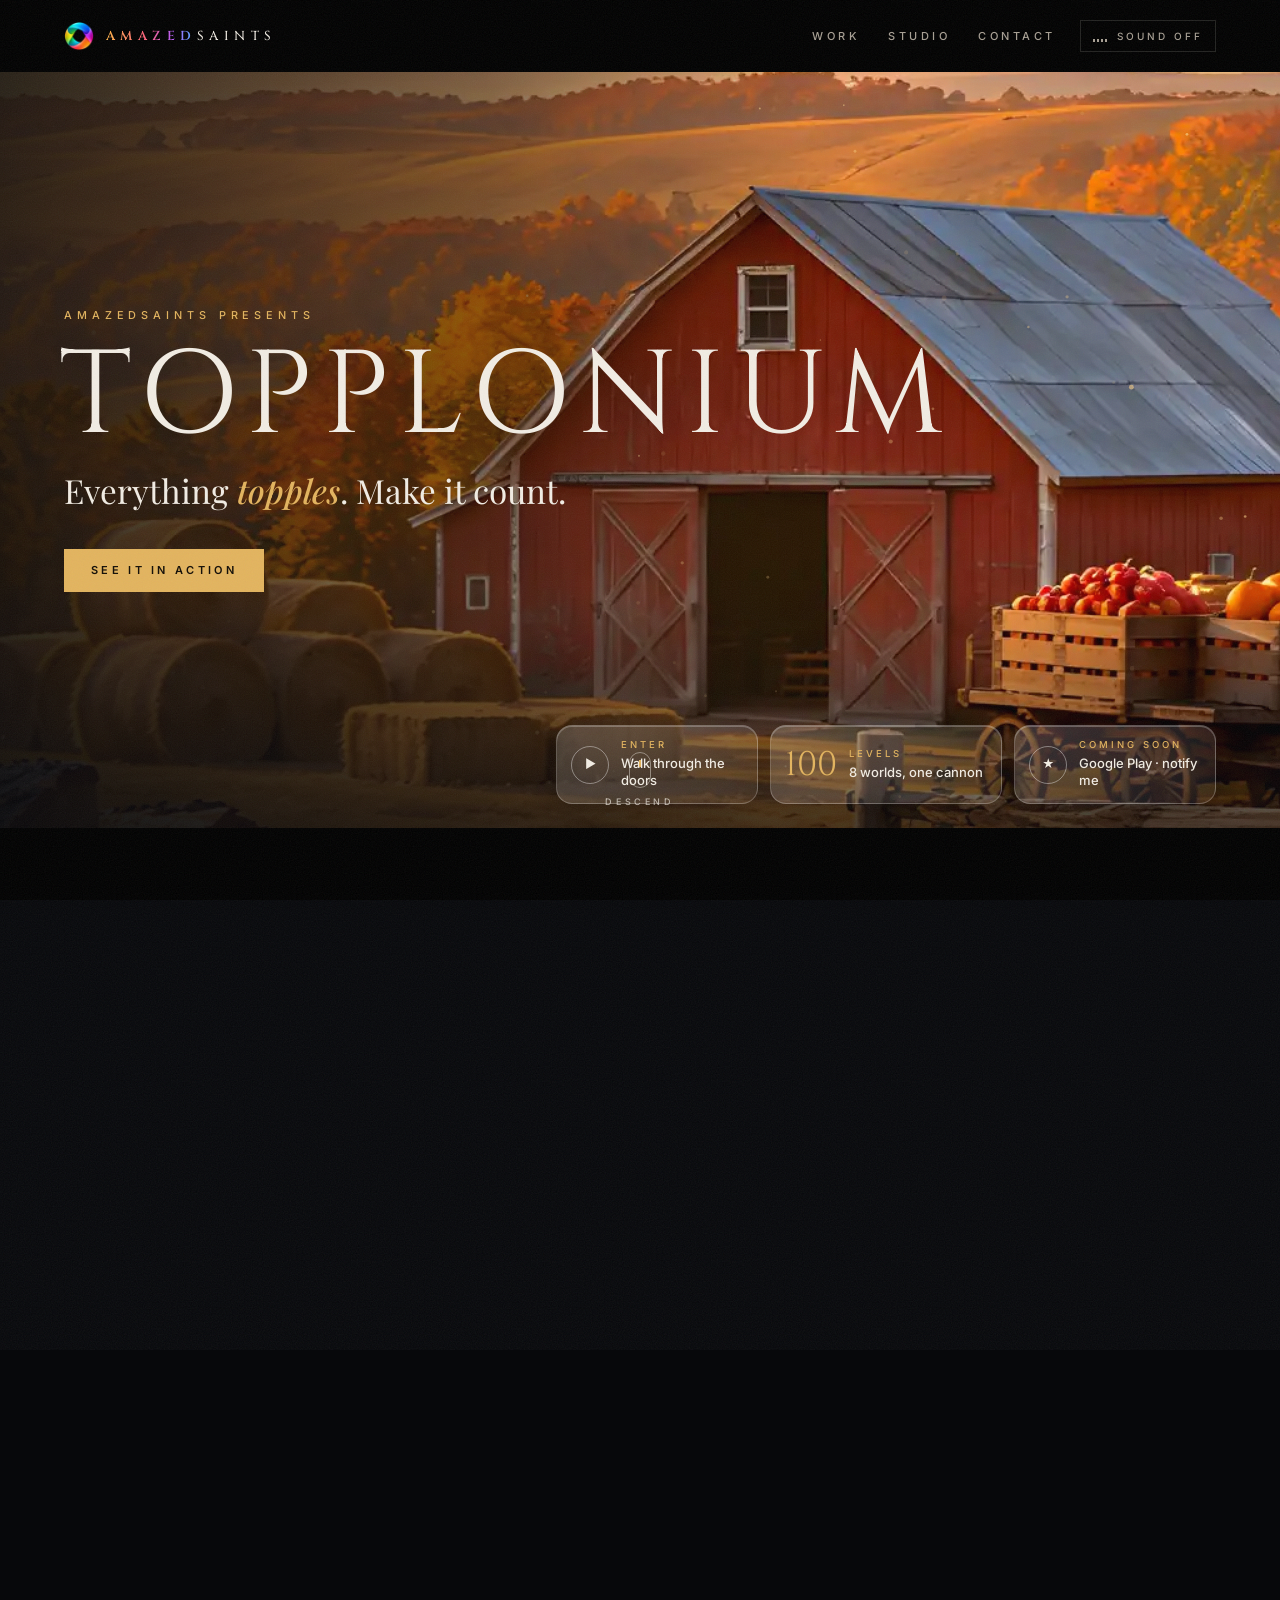
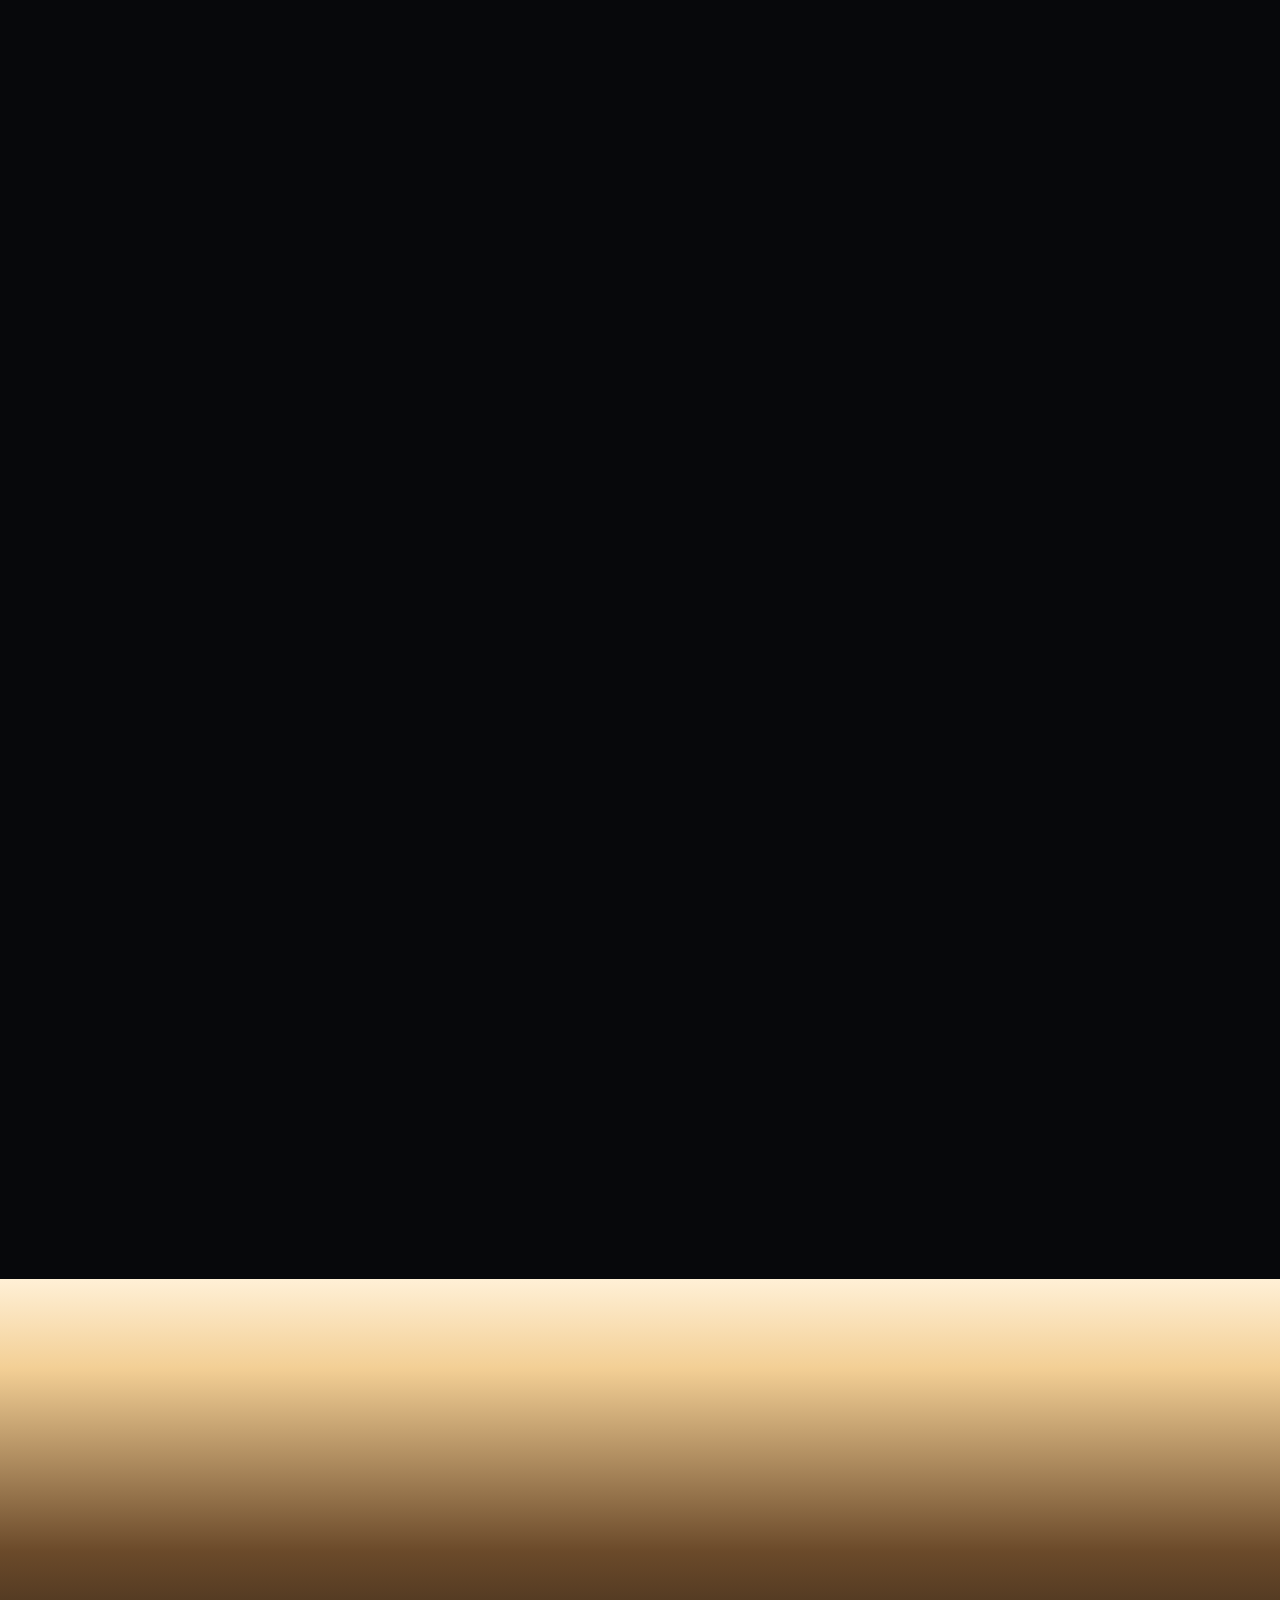
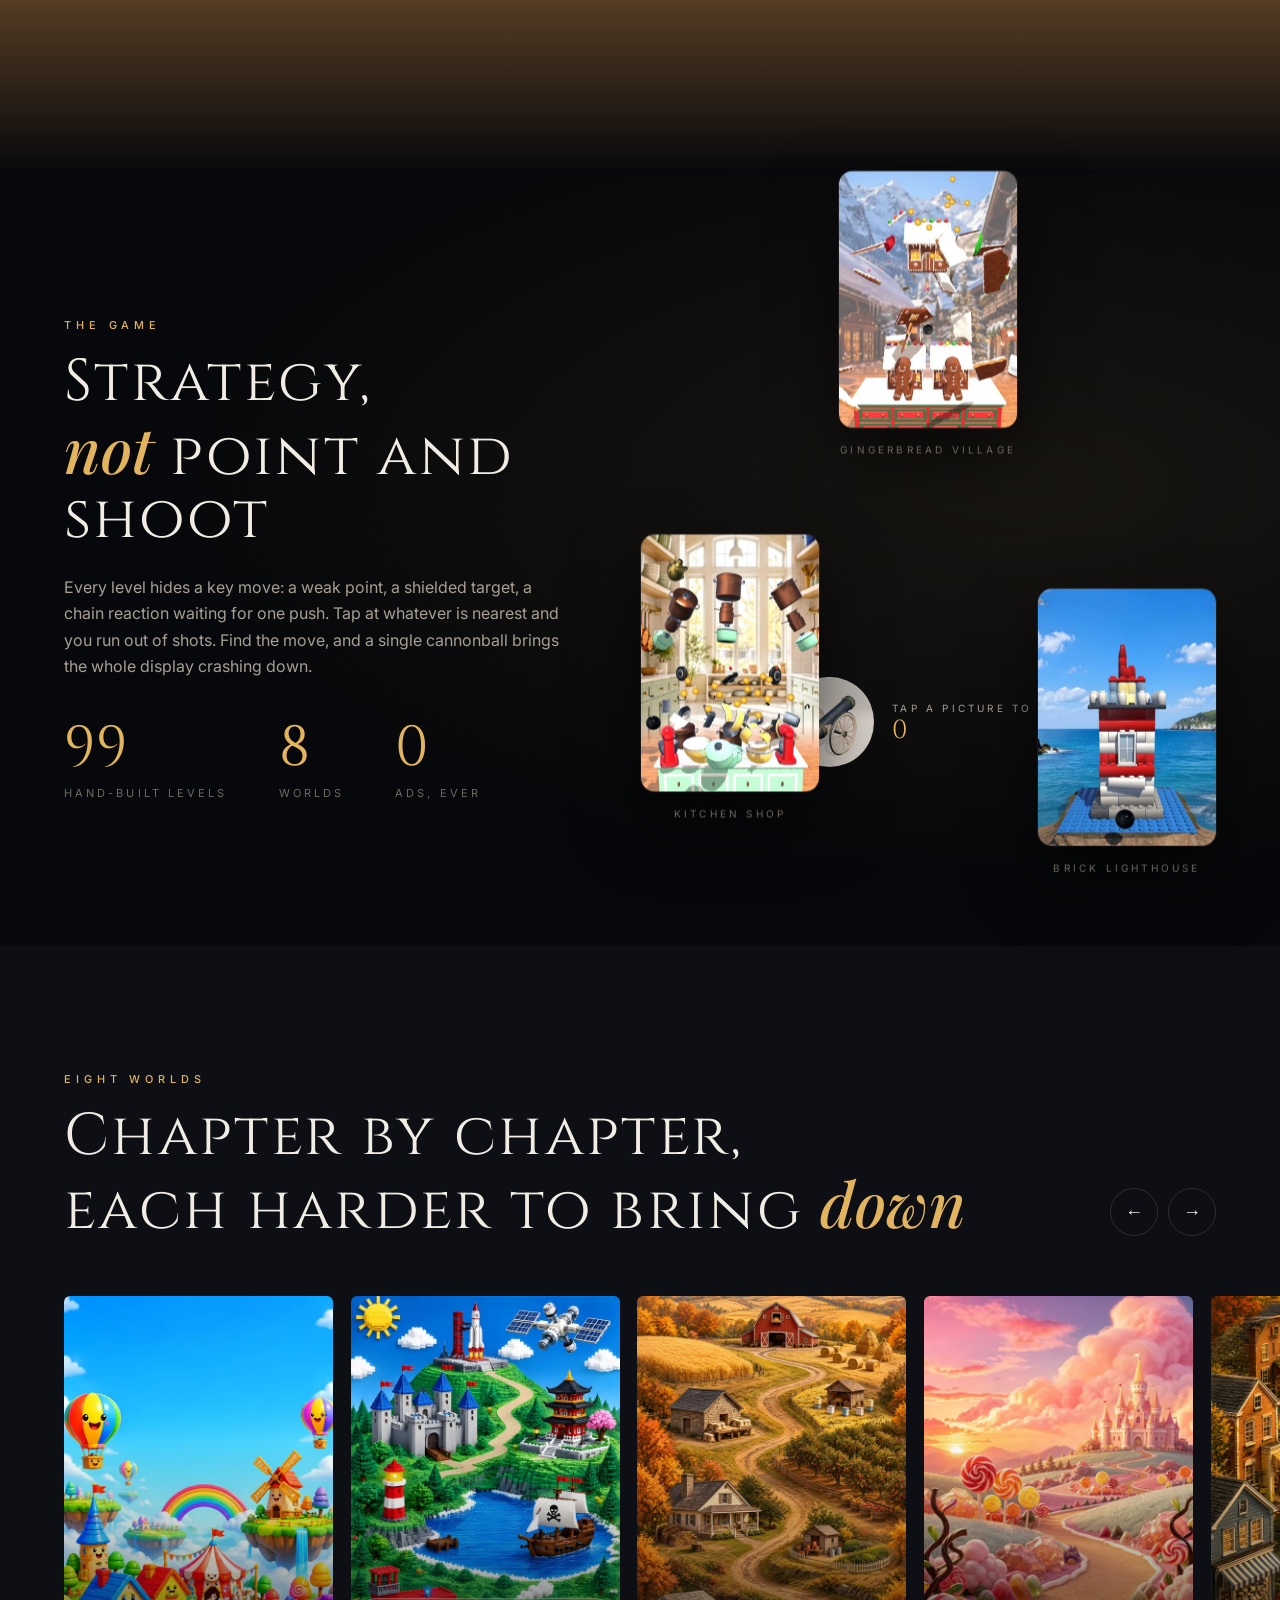
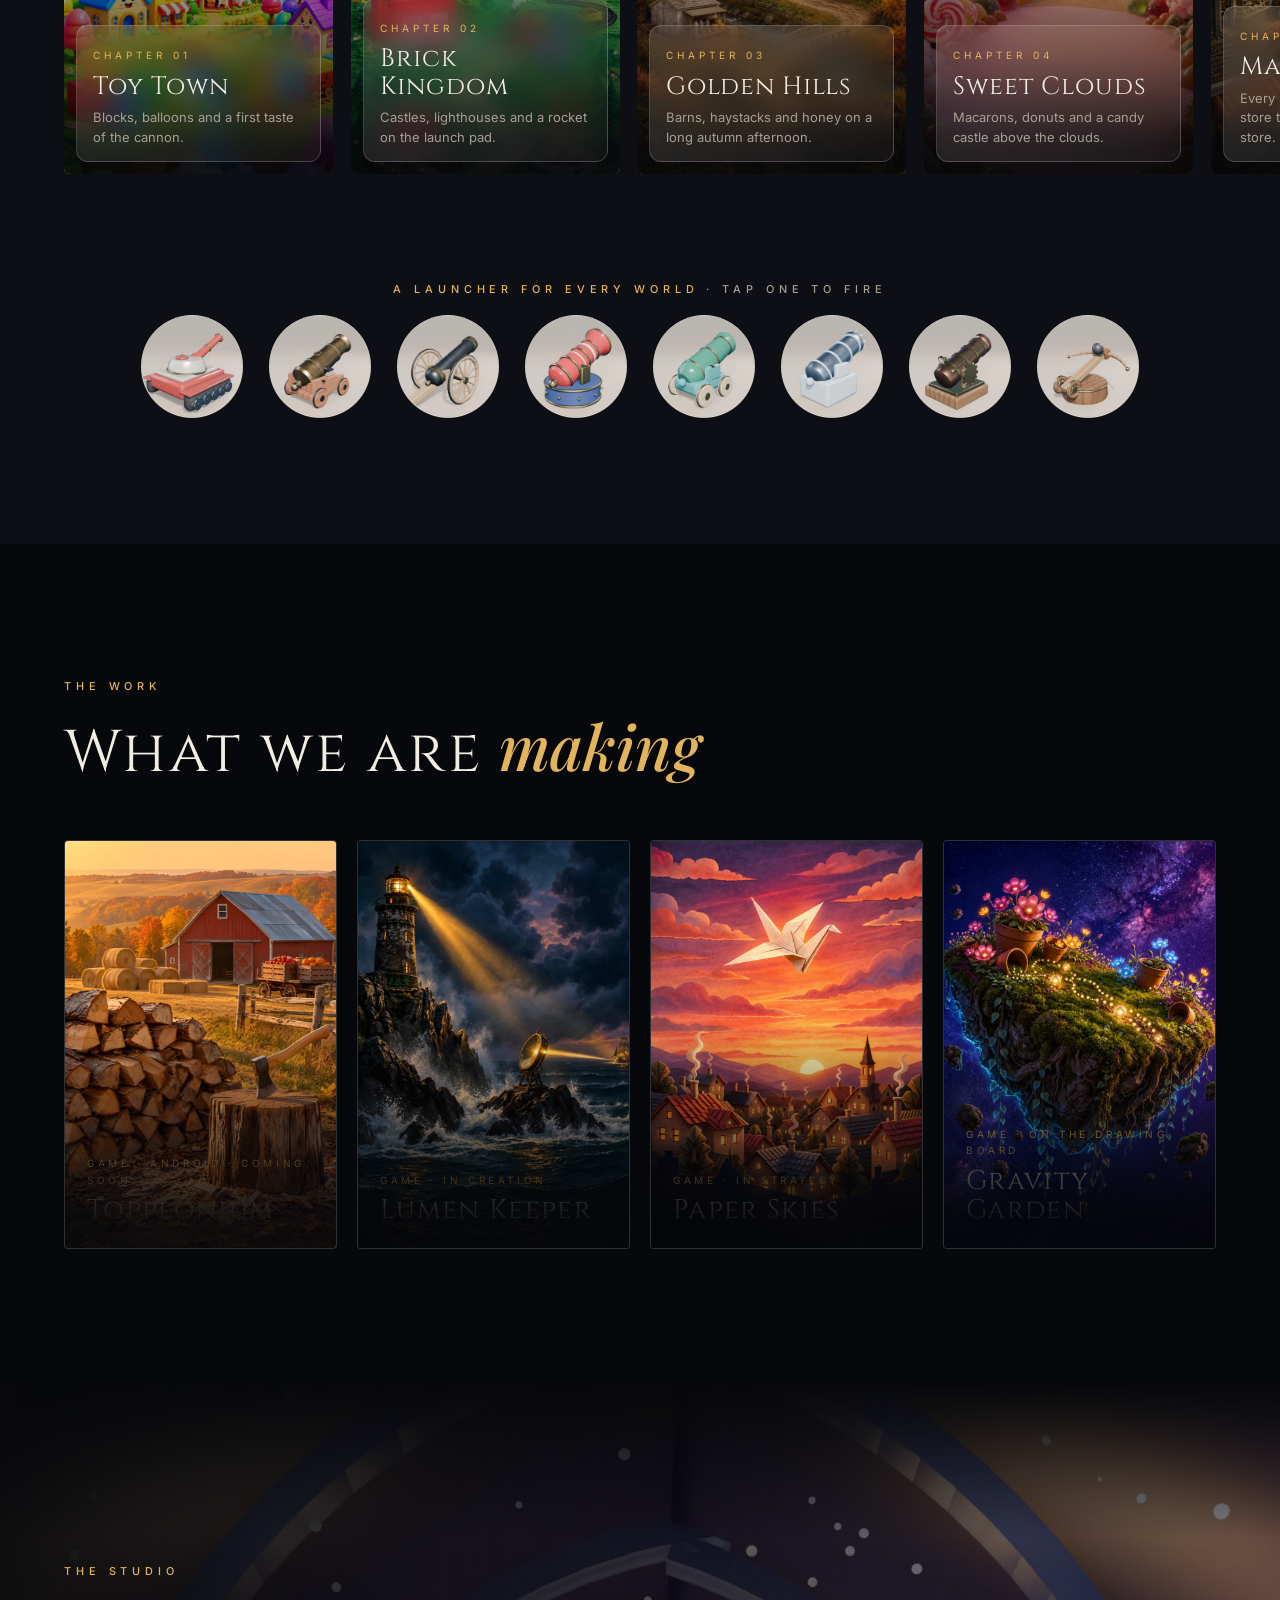
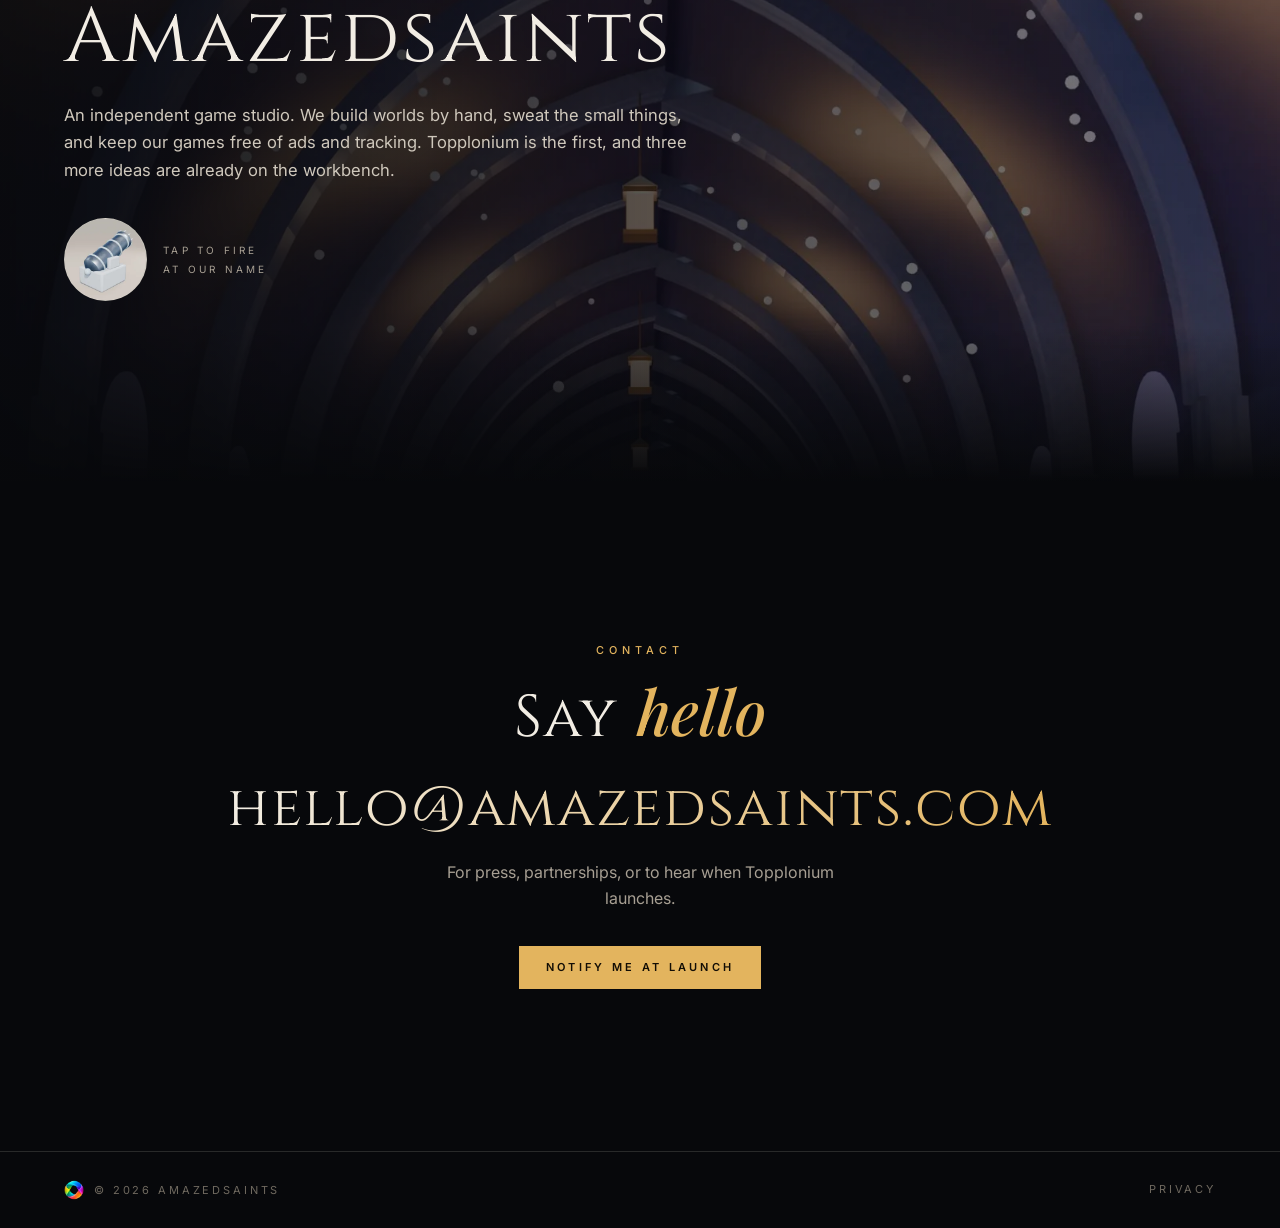
==== commit 74c937a2: "Cannons aim at what they shoot, and no dark bands when they kick back - The owner saw black bars ins" ====
--- a/index.html
+++ b/index.html
@@ -20,7 +20,7 @@
 <link href="https://fonts.googleapis.com/css2?family=Cinzel:wght@400;500;600&family=Playfair+Display:ital,wght@1,500&family=Inter:wght@300;400;500;600&display=swap" rel="stylesheet">
 <link rel="preload" as="image" href="/assets/fly/tall/000.webp" media="(max-aspect-ratio: 1/1)">
 <link rel="preload" as="image" href="/assets/fly/wide/000.webp" media="(min-aspect-ratio: 1/1)">
-<link rel="stylesheet" href="/assets/site.css?v=20261127j">
+<link rel="stylesheet" href="/assets/site.css?v=20261127k">
 <script>try{if(sessionStorage.getItem("as-intro"))document.documentElement.className+=" seen";sessionStorage.setItem("as-intro","1")}catch(e){}</script>
 </head>
 <body>
@@ -211,7 +211,7 @@
 </footer>
 
 <audio class="music" src="/assets/audio/barn-door-sunday.mp3" preload="none" loop></audio>
-<script src="/assets/site.js?v=20261127j" defer></script>
-<script src="/assets/play.js?v=20261127j" defer></script>
+<script src="/assets/site.js?v=20261127k" defer></script>
+<script src="/assets/play.js?v=20261127k" defer></script>
 </body>
 </html>
--- a/assets/site.css
+++ b/assets/site.css
@@ -322,16 +322,19 @@
 .launchers li { width: clamp(64px, 8vw, 104px); }
 .launcher {
   display: block; width: 100%; aspect-ratio: 1; padding: 0; border-radius: 50%; overflow: hidden; cursor: pointer;
-  background: radial-gradient(circle, rgba(227, 180, 94, .16), transparent 70%);
+  /* the same soft grey as the launcher pictures' own backdrop, so nothing
+     dark shows when a picture tilts to aim */
+  background: linear-gradient(180deg, #bab7af, #d3cbc4);
   border: 1px solid var(--line);
   transition: transform .4s, border-color .3s, box-shadow .3s;
   -webkit-tap-highlight-color: transparent;
 }
 .launcher:hover { transform: translateY(-6px); border-color: var(--gold-soft); }
 .launcher:focus-visible { outline: 2px solid var(--gold); outline-offset: 3px; }
-.launcher img { width: 100%; height: 100%; object-fit: cover; }
+.launcher img { width: 100%; height: 100%; object-fit: cover; transition: transform .16s ease-out; }
 .launcher.fire { border-color: #ffd98a; box-shadow: 0 0 34px rgba(255, 190, 90, .5); }
-.launcher.fire img { animation: recoil .5s cubic-bezier(.2, .8, .3, 1); }
+/* the whole badge kicks back; the picture never slides inside its frame */
+.launcher.fire { animation: recoil .5s cubic-bezier(.2, .8, .3, 1); }
 @keyframes recoil { 0% { transform: none; } 12% { transform: translate(var(--kx, -6px), var(--ky, 5px)) scale(.96); } 100% { transform: none; } }
 /* the cannon under the game pictures: tap a picture and it fires at it */
 .reel-fire { margin-top: clamp(22px, 4vh, 40px); display: flex; align-items: center; justify-content: center; gap: 18px; }
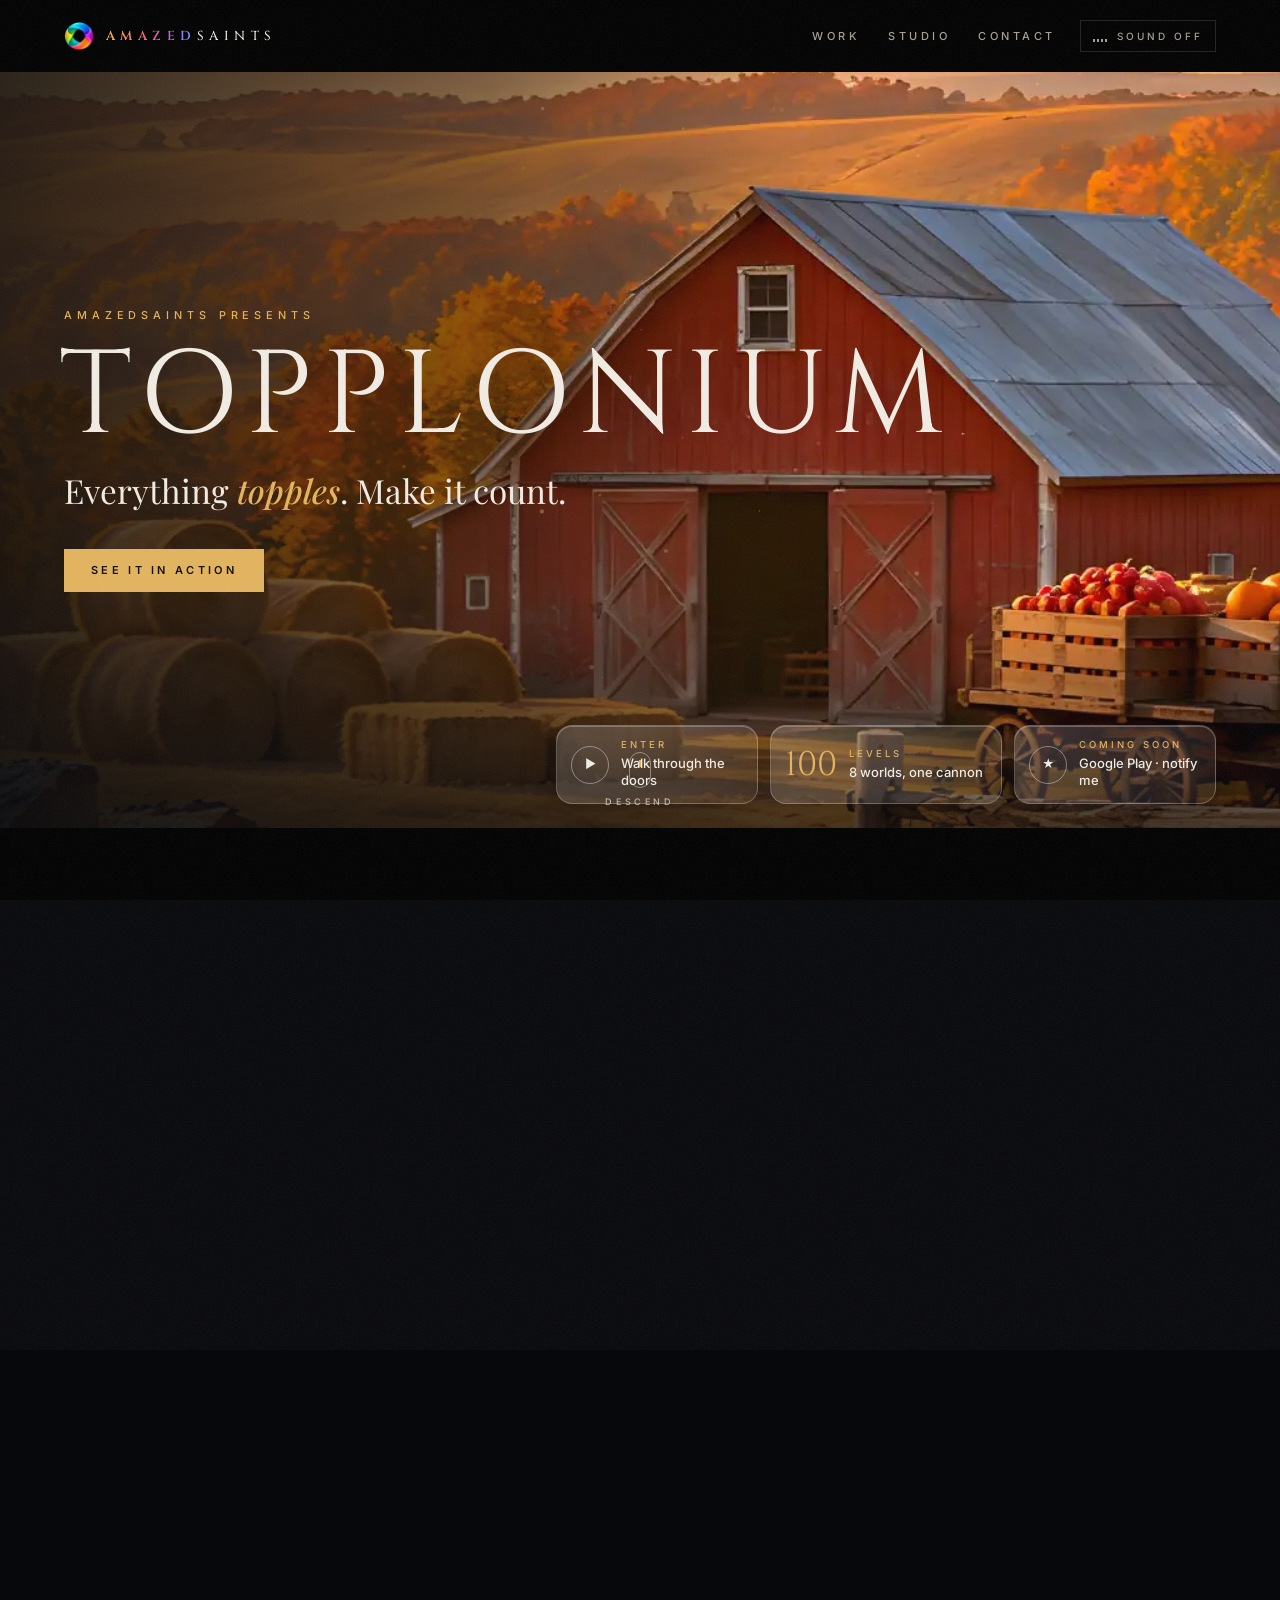
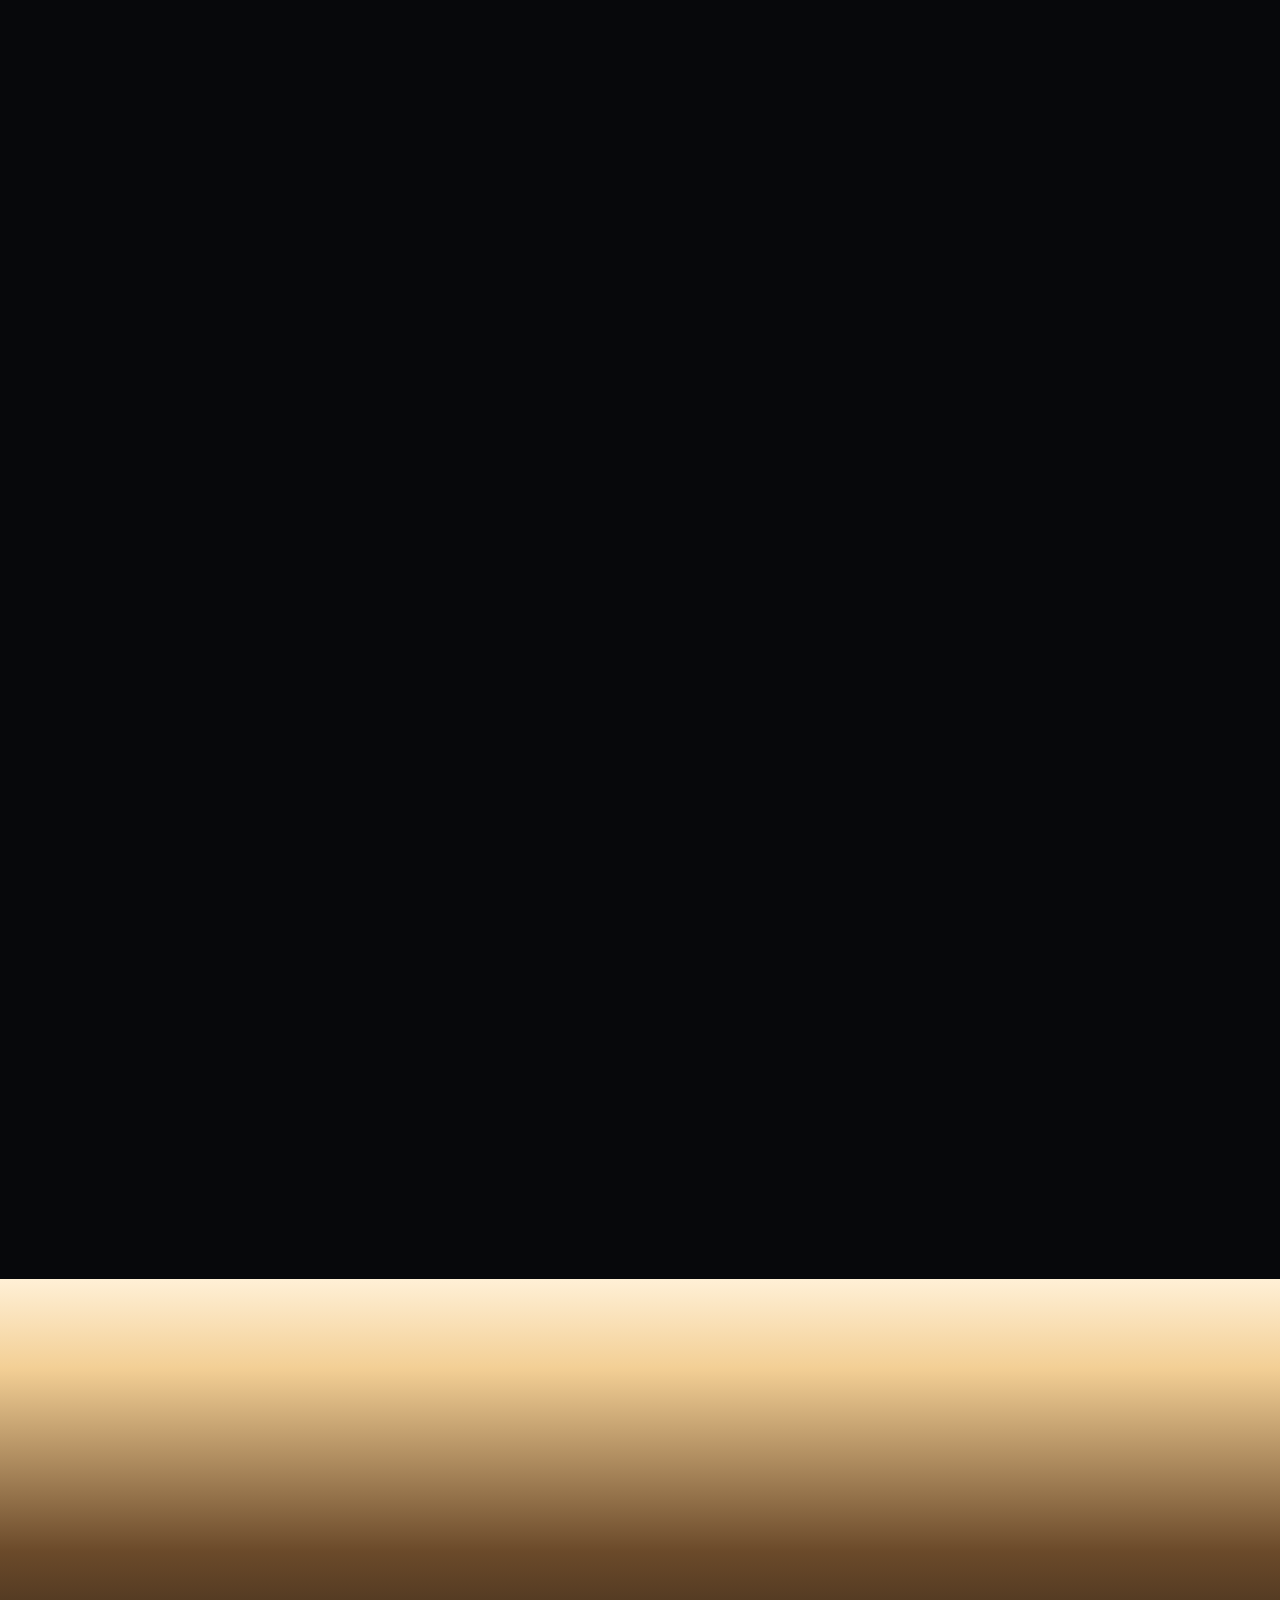
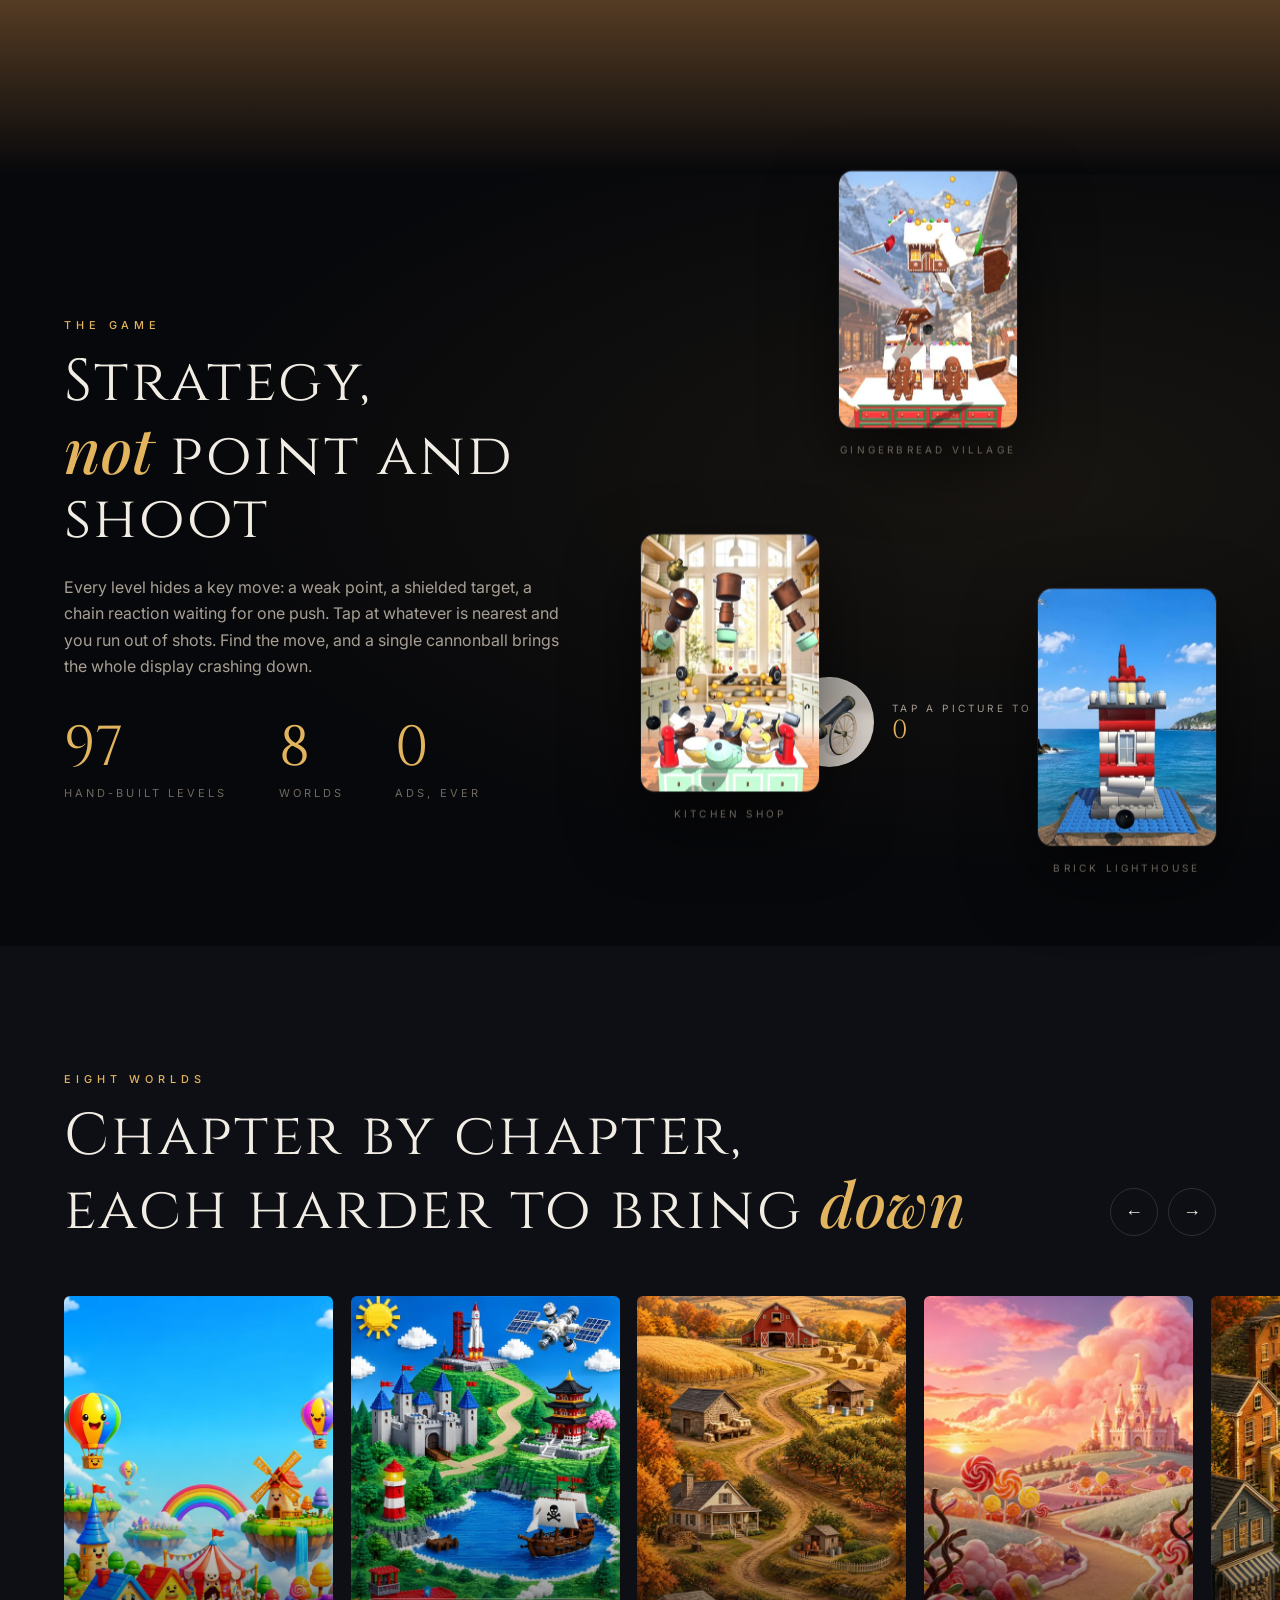
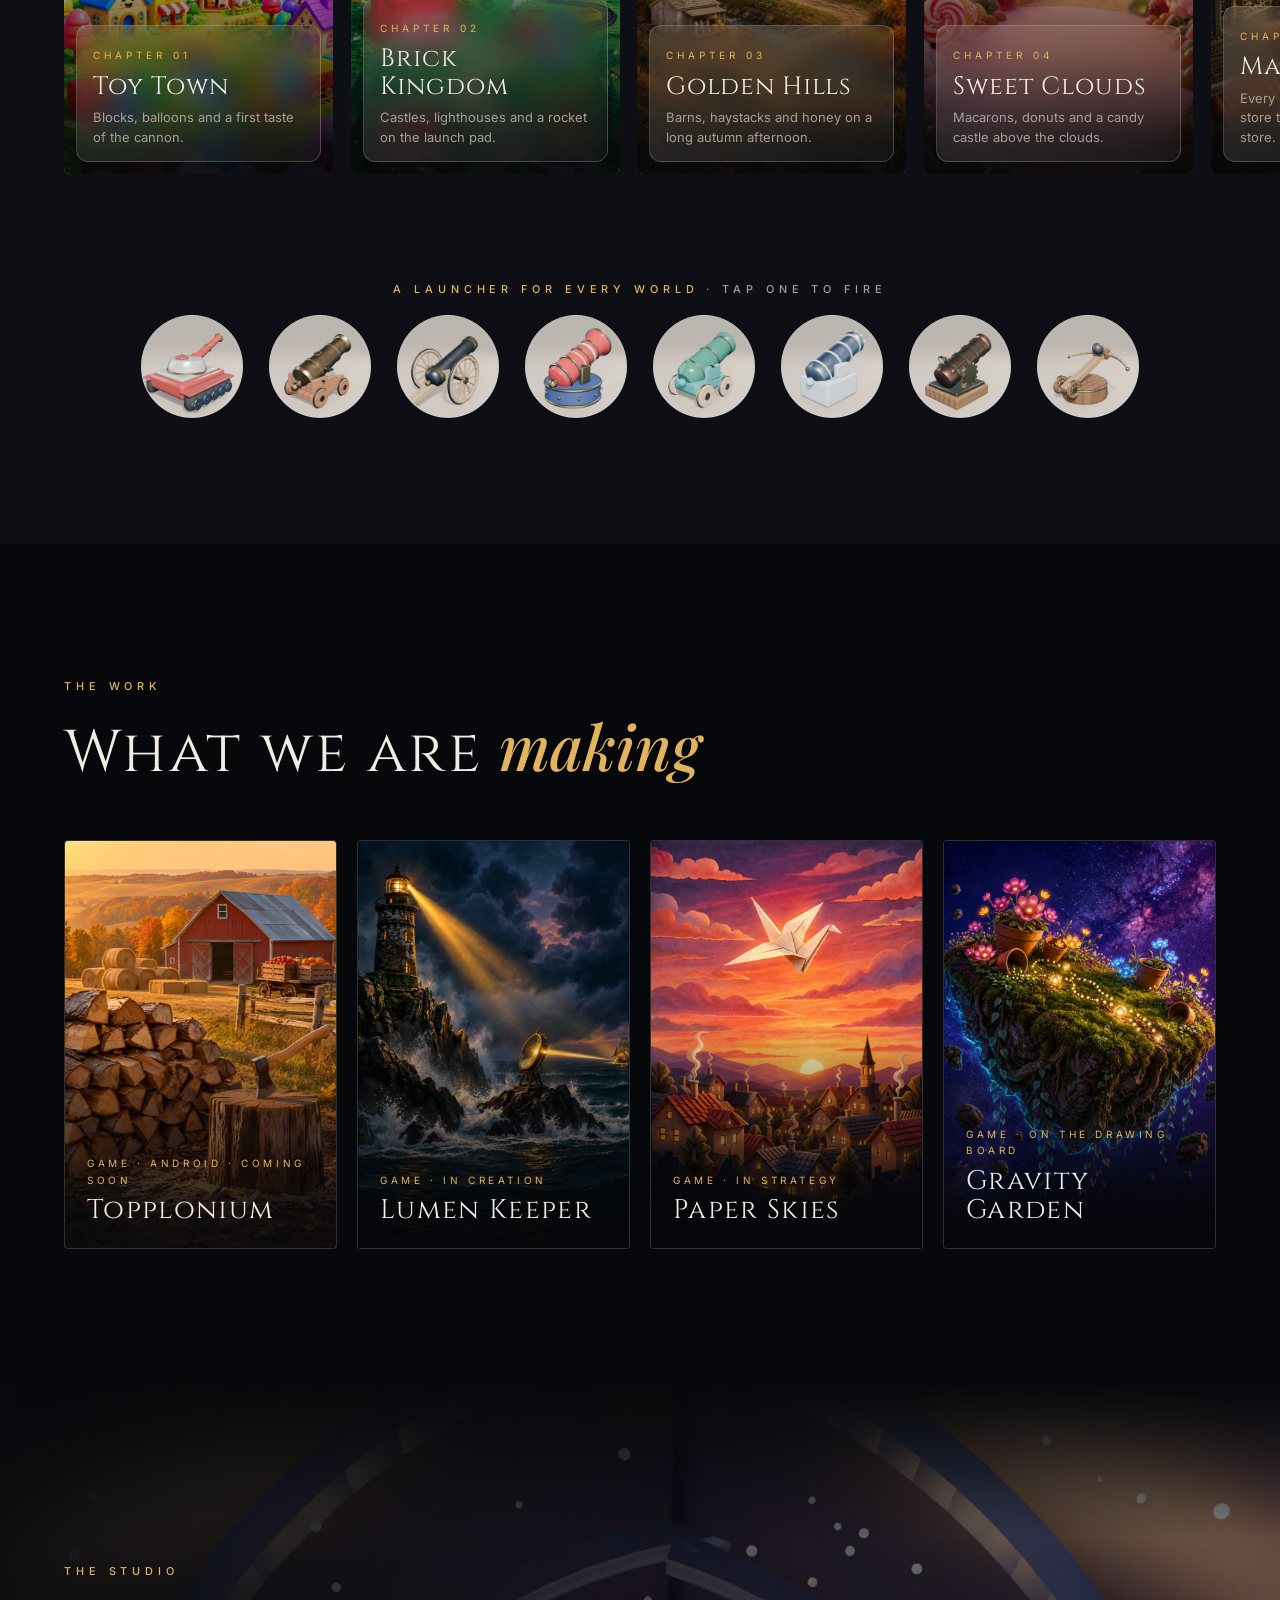
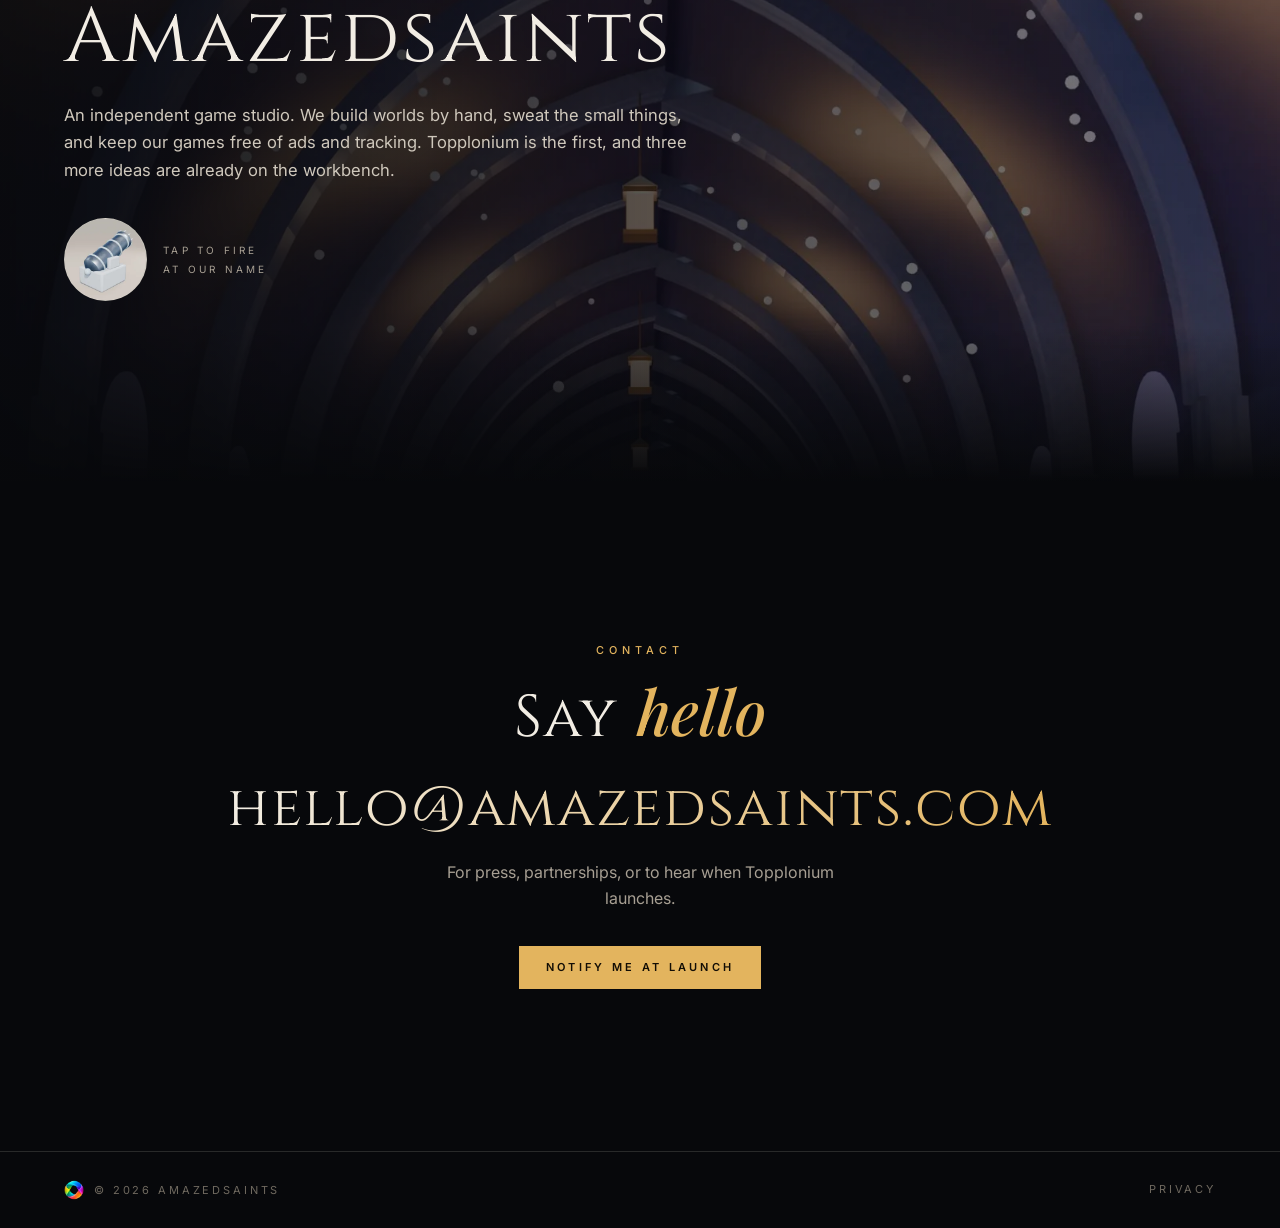
==== commit 69e0b285: "Poster names are bright again (the dark fade had been layered above them) Co-Authored-By: Claude Fab" ====
--- a/index.html
+++ b/index.html
@@ -20,7 +20,7 @@
 <link href="https://fonts.googleapis.com/css2?family=Cinzel:wght@400;500;600&family=Playfair+Display:ital,wght@1,500&family=Inter:wght@300;400;500;600&display=swap" rel="stylesheet">
 <link rel="preload" as="image" href="/assets/fly/tall/000.webp" media="(max-aspect-ratio: 1/1)">
 <link rel="preload" as="image" href="/assets/fly/wide/000.webp" media="(min-aspect-ratio: 1/1)">
-<link rel="stylesheet" href="/assets/site.css?v=20261127k">
+<link rel="stylesheet" href="/assets/site.css?v=20261127l">
 <script>try{if(sessionStorage.getItem("as-intro"))document.documentElement.className+=" seen";sessionStorage.setItem("as-intro","1")}catch(e){}</script>
 </head>
 <body>
@@ -211,7 +211,7 @@
 </footer>
 
 <audio class="music" src="/assets/audio/barn-door-sunday.mp3" preload="none" loop></audio>
-<script src="/assets/site.js?v=20261127k" defer></script>
-<script src="/assets/play.js?v=20261127k" defer></script>
+<script src="/assets/site.js?v=20261127l" defer></script>
+<script src="/assets/play.js?v=20261127l" defer></script>
 </body>
 </html>
--- a/assets/site.css
+++ b/assets/site.css
@@ -383,7 +383,7 @@
 /* explicit layers: picture and effects, then the dark fade, then the label */
 .poster-art { z-index: 0; }
 .chapter::after, .poster::after { z-index: 1; }
-.chapter > div:not(.poster-art), .poster span { z-index: 2; }
+.chapter > div:not(.poster-art), .posters .poster > span { z-index: 2; }
 .chapter .poster-art { animation-duration: 26s; }
 .chapter:nth-child(even) .poster-art { animation-duration: 31s; animation-direction: alternate-reverse; }
 .chapter .poster-fx { mix-blend-mode: normal; }
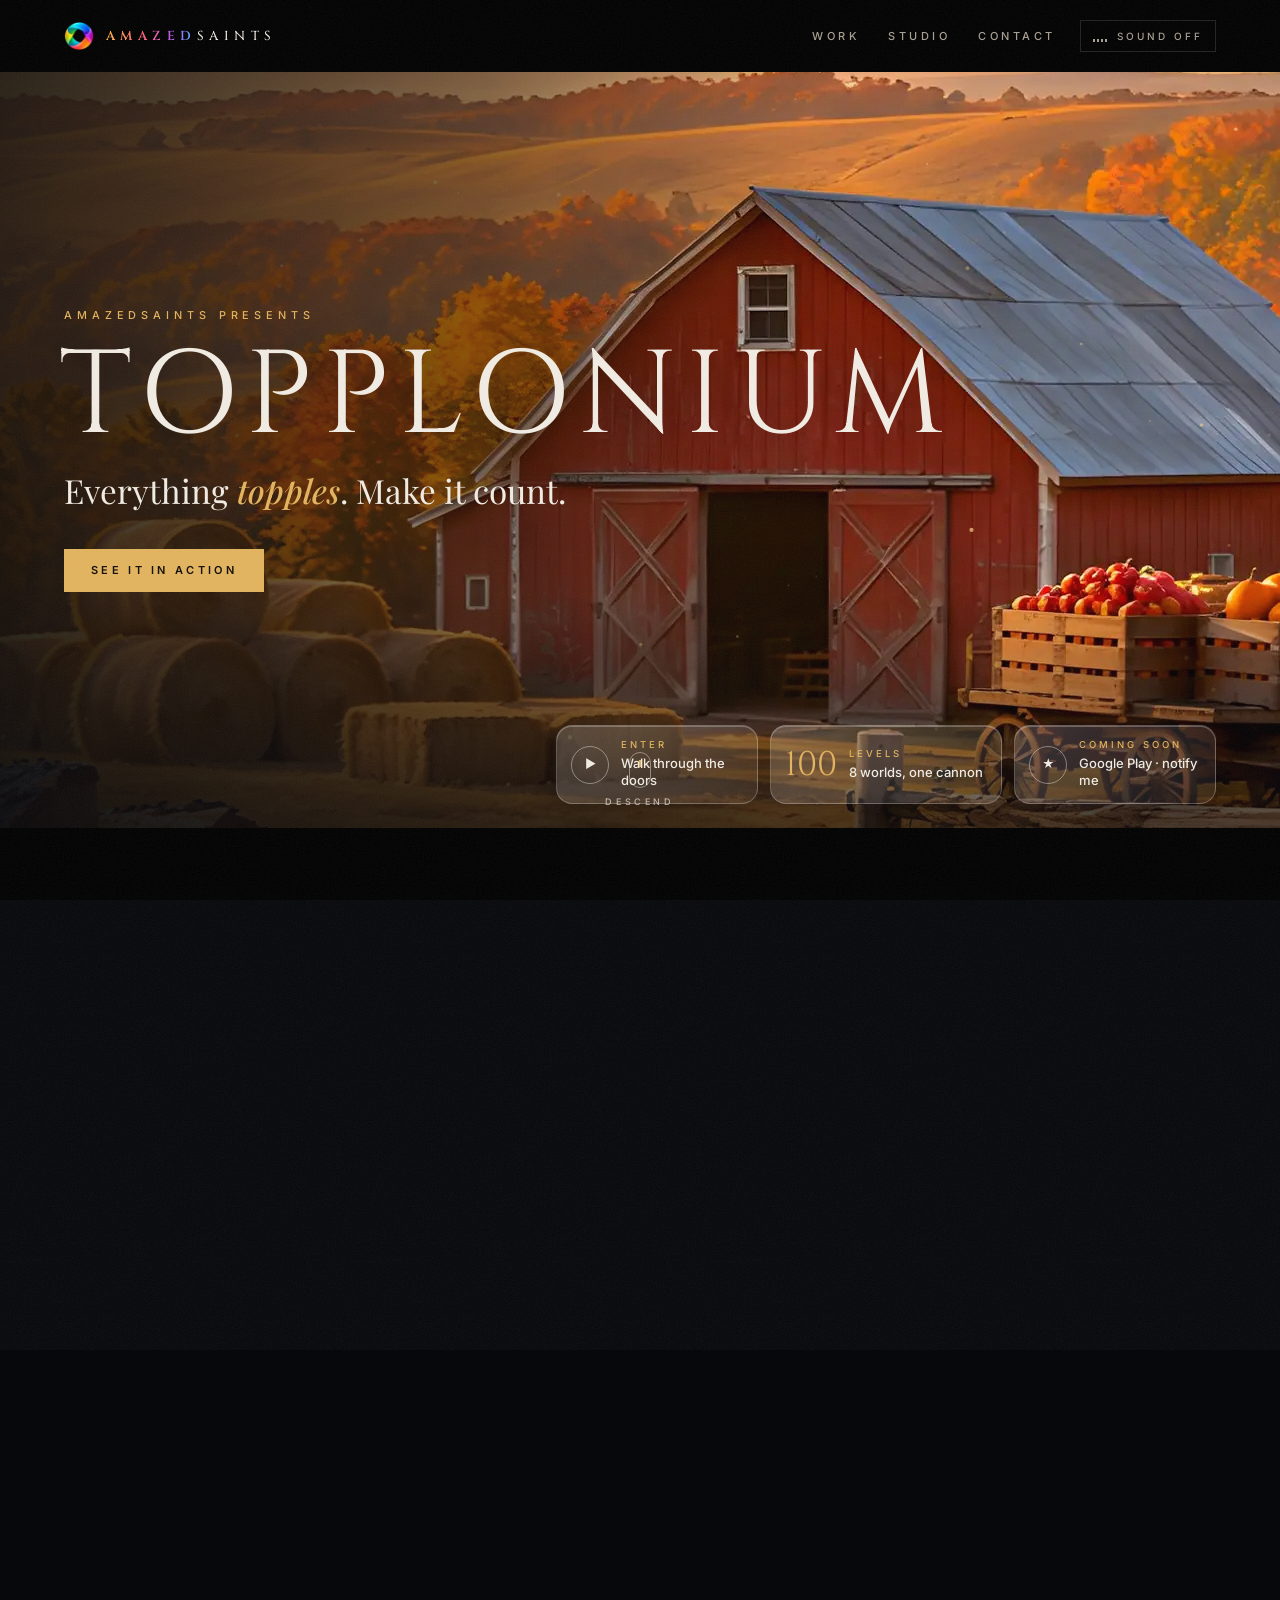
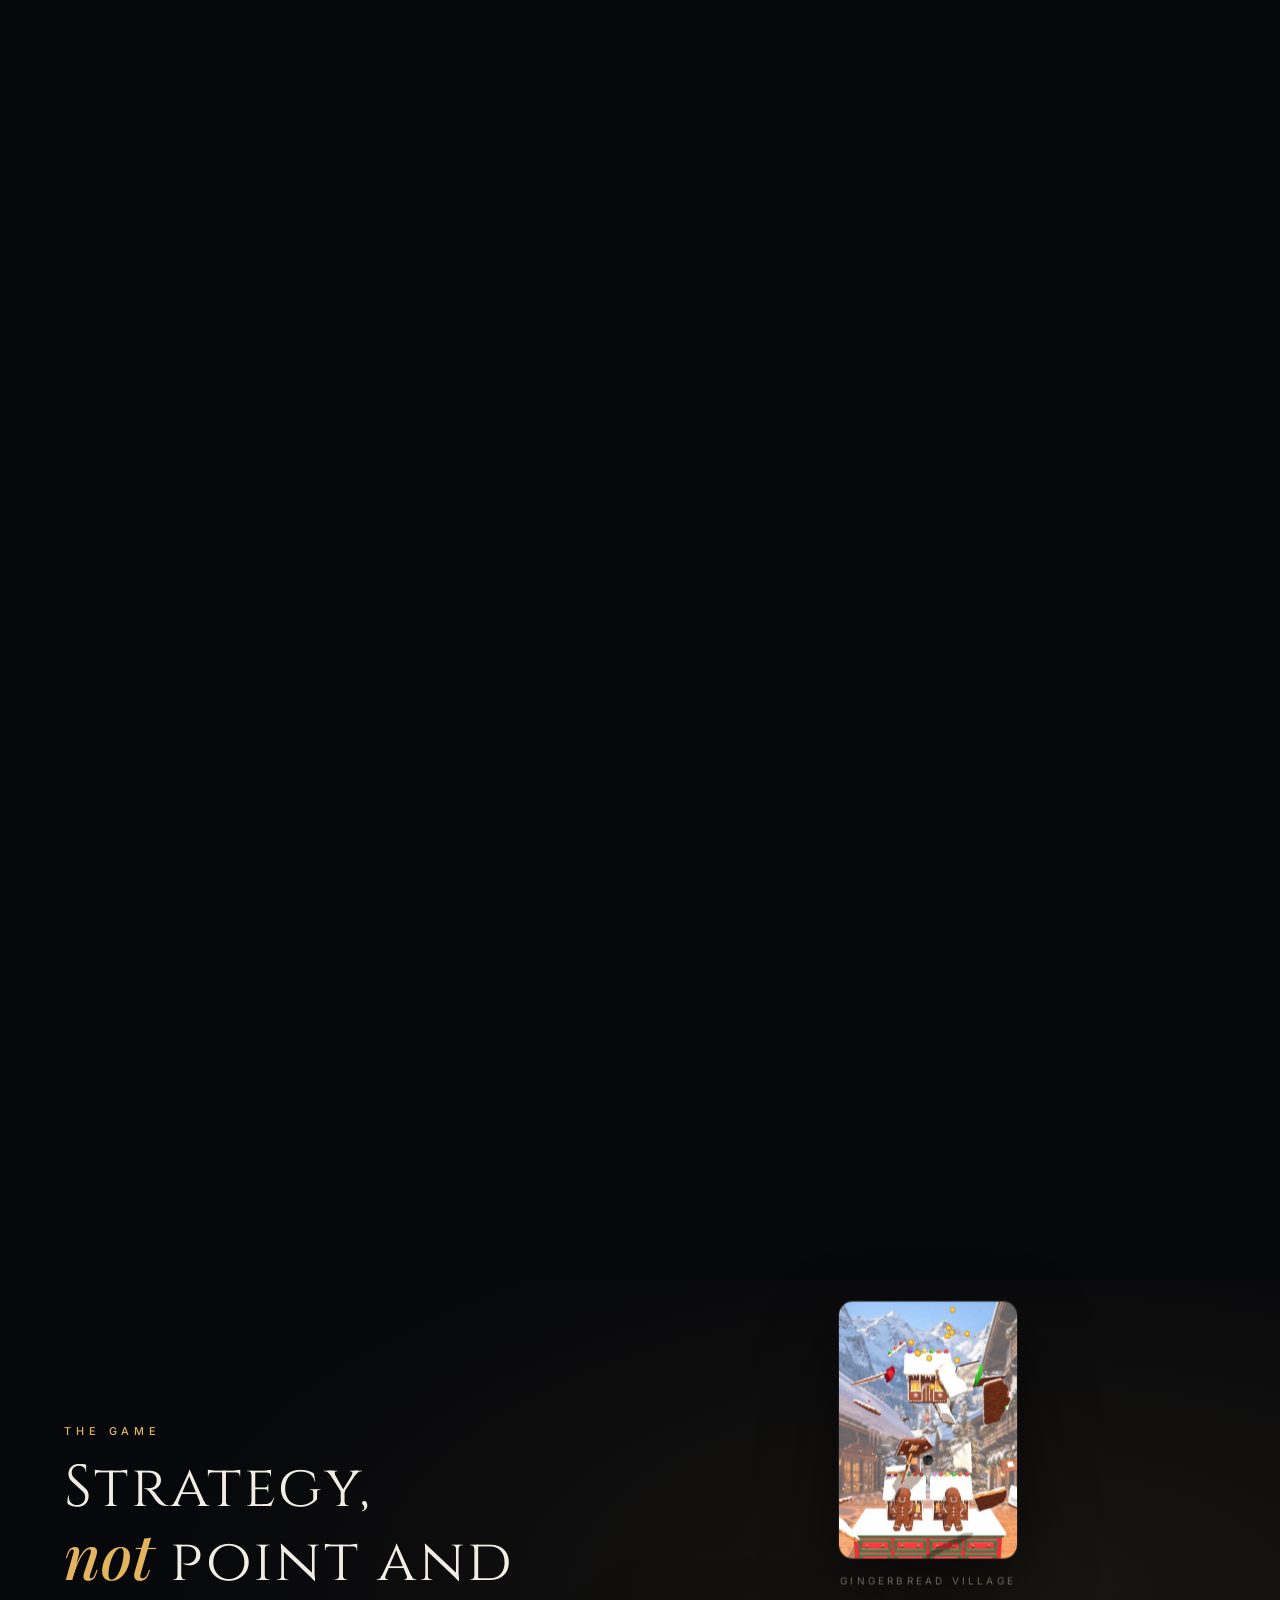
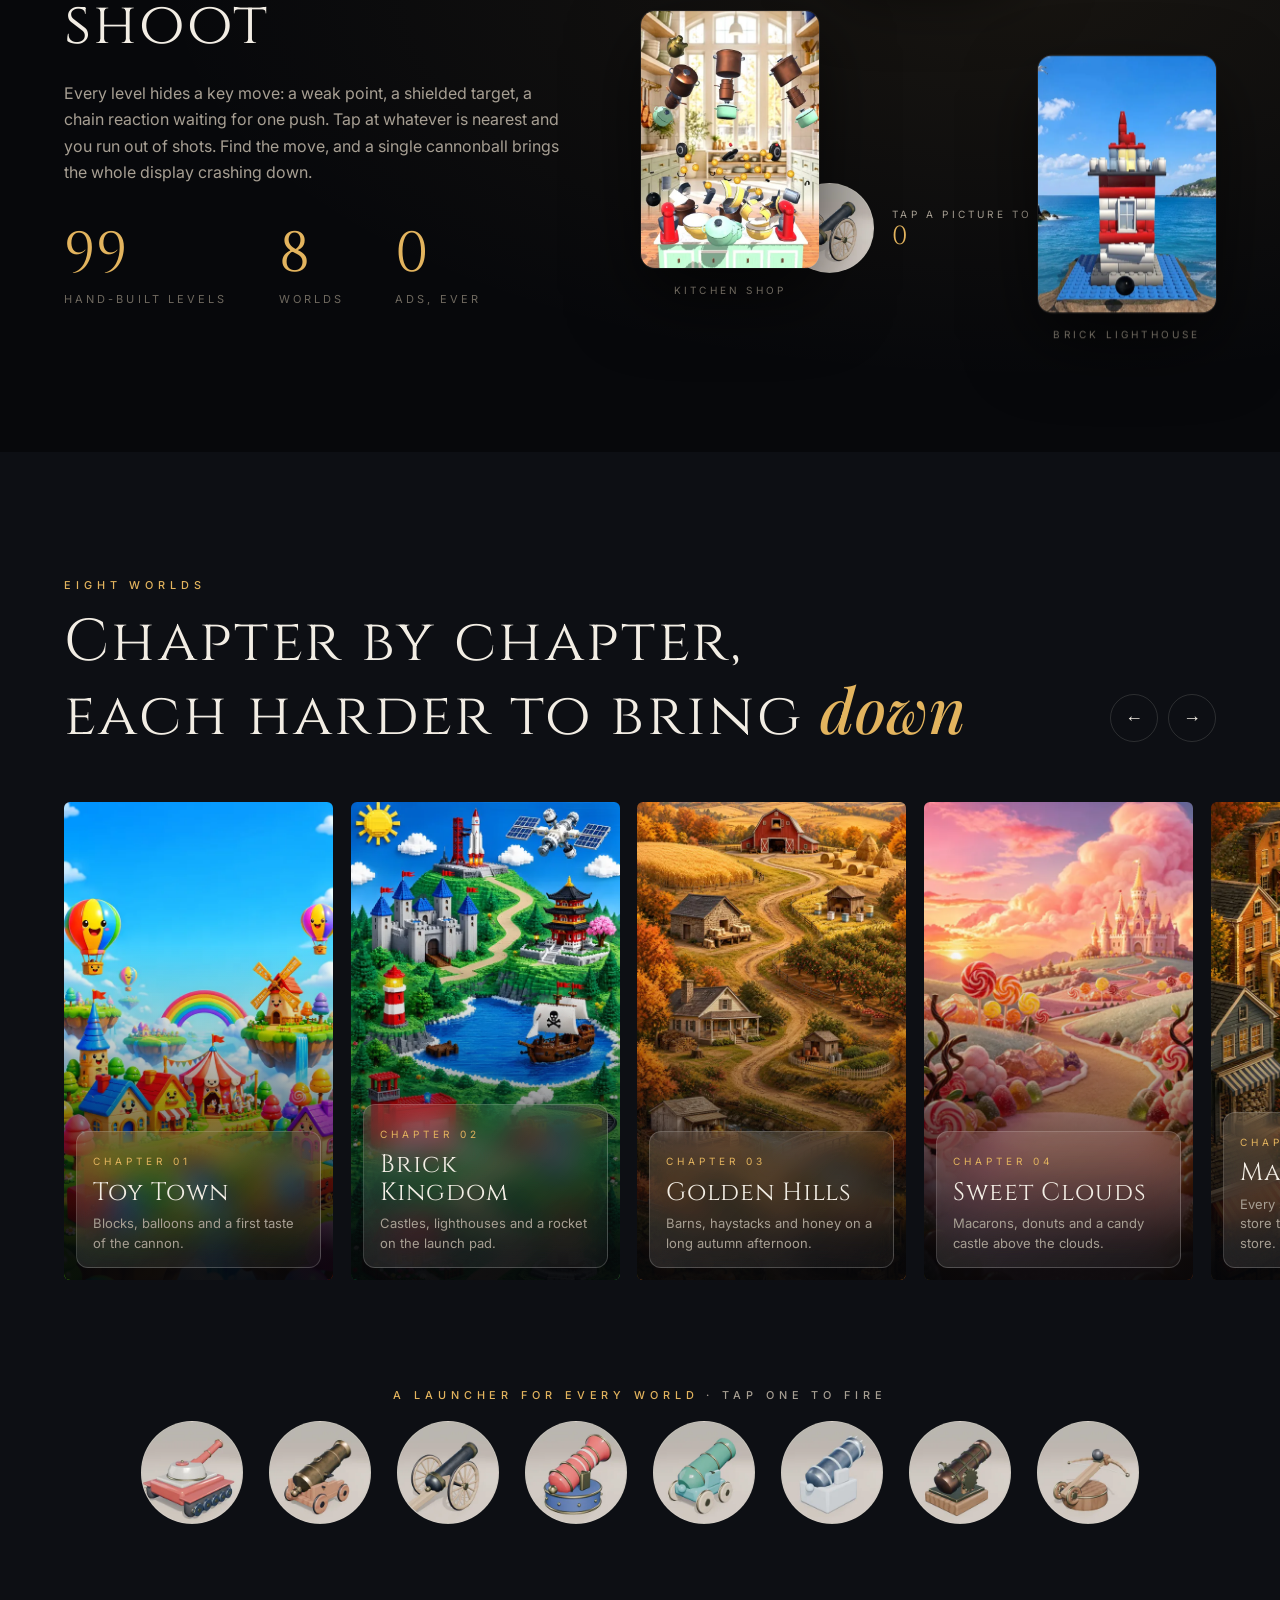
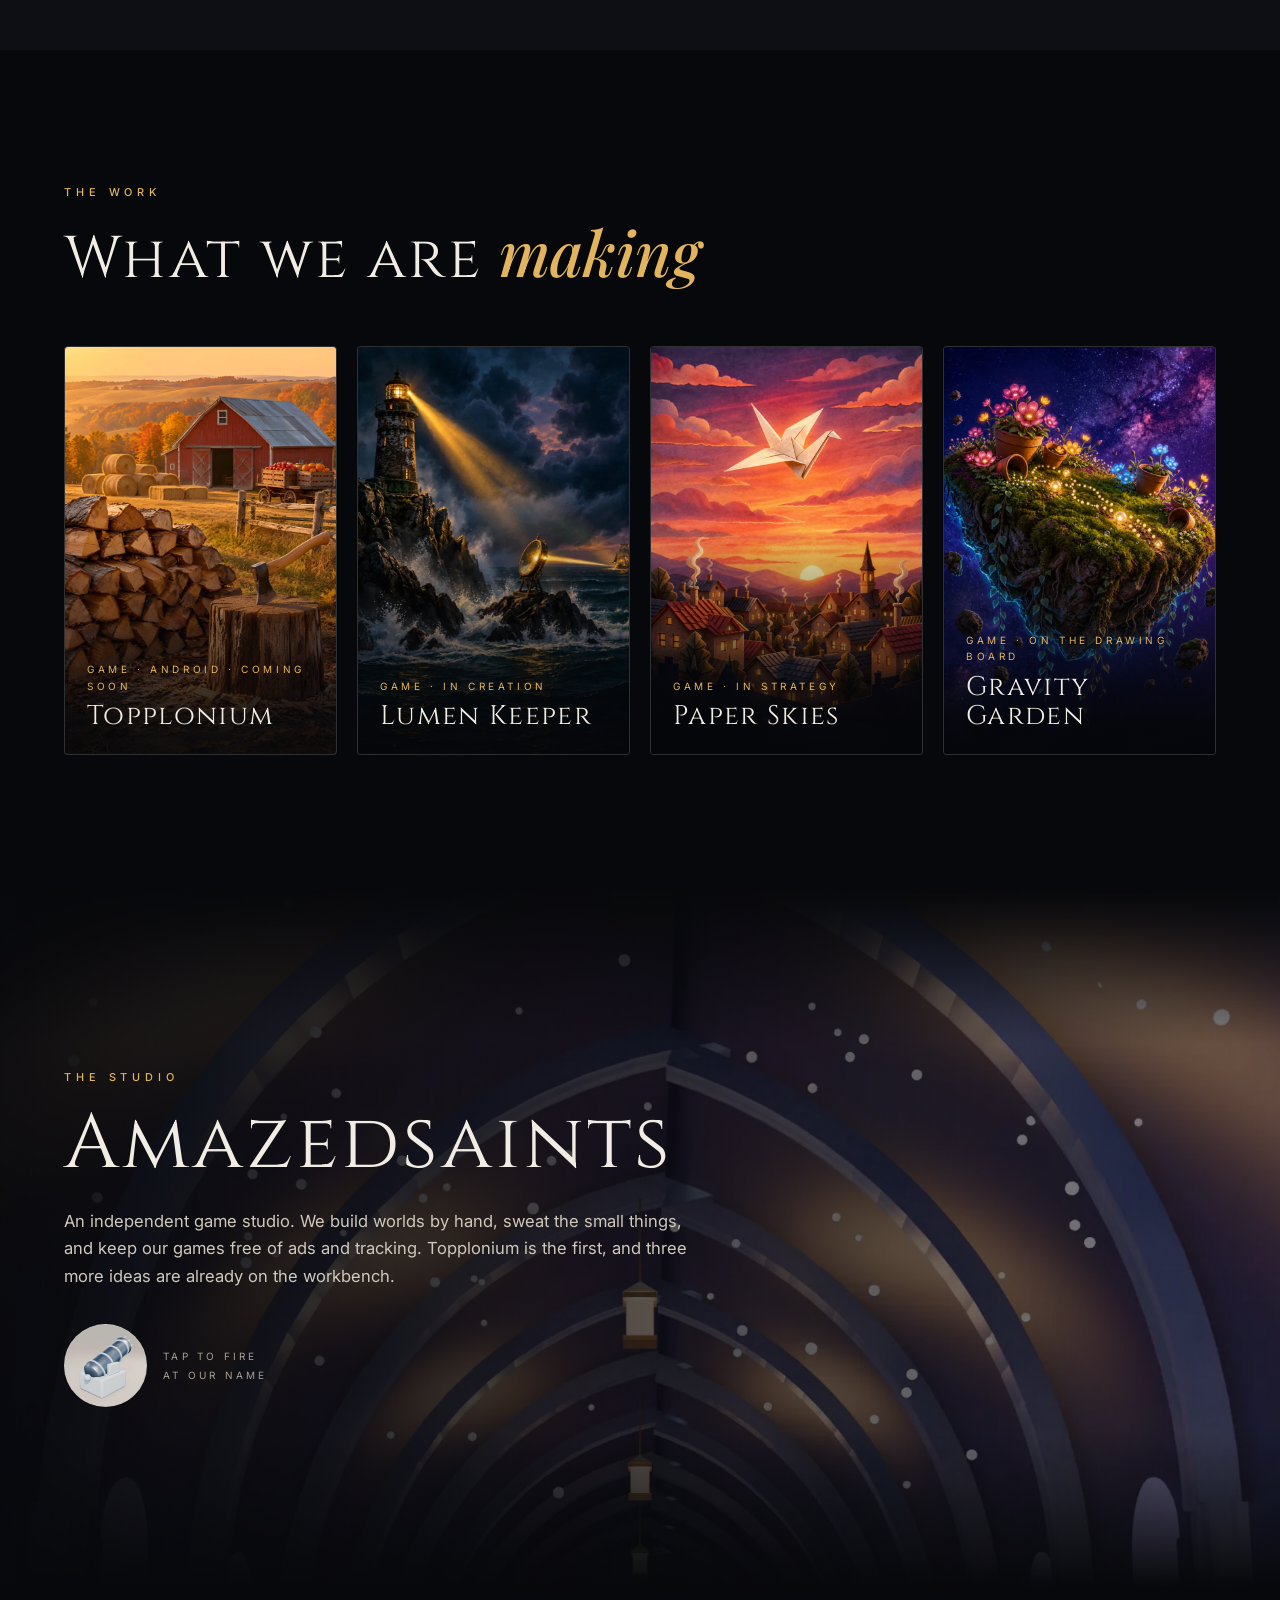
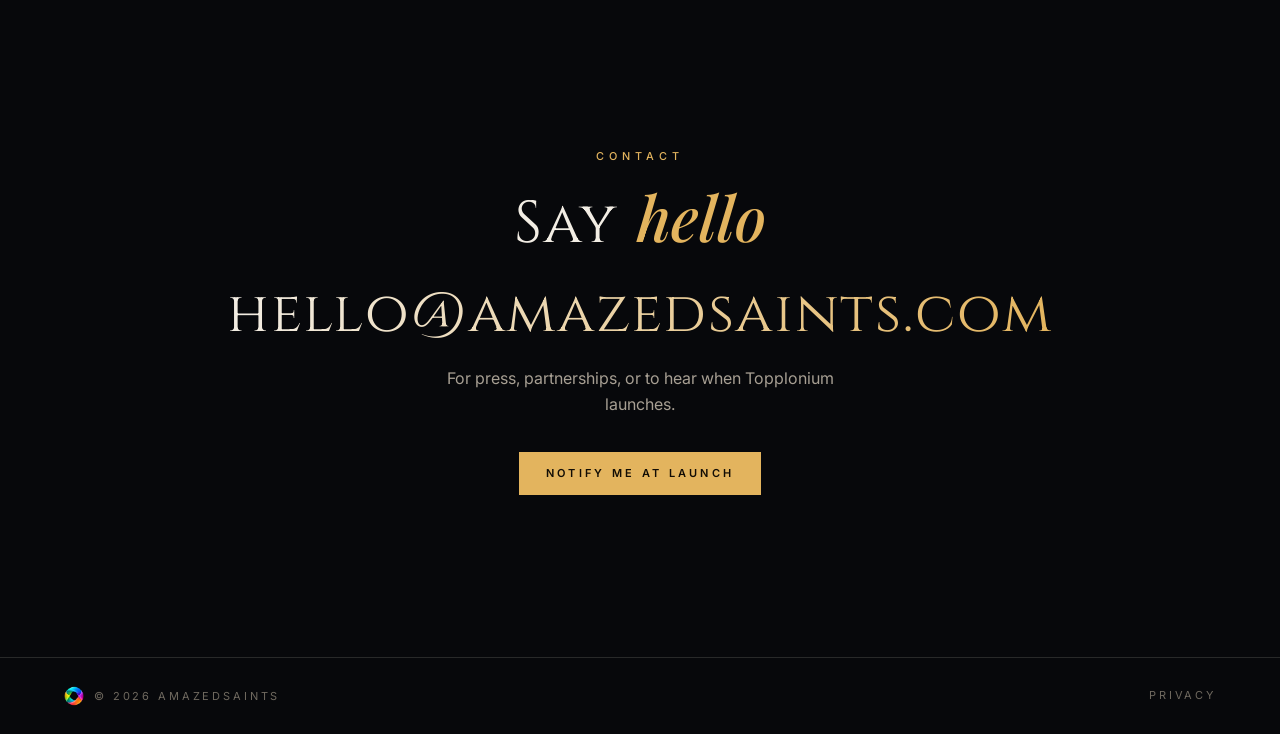
==== commit 1aefa913: "The fly-through ends inside the barn; all eight worlds in colour; hit letters keep their colours - T" ====
--- a/index.html
+++ b/index.html
@@ -18,9 +18,9 @@
 <link rel="preconnect" href="https://fonts.googleapis.com">
 <link rel="preconnect" href="https://fonts.gstatic.com" crossorigin>
 <link href="https://fonts.googleapis.com/css2?family=Cinzel:wght@400;500;600&family=Playfair+Display:ital,wght@1,500&family=Inter:wght@300;400;500;600&display=swap" rel="stylesheet">
-<link rel="preload" as="image" href="/assets/fly/tall/000.webp" media="(max-aspect-ratio: 1/1)">
-<link rel="preload" as="image" href="/assets/fly/wide/000.webp" media="(min-aspect-ratio: 1/1)">
-<link rel="stylesheet" href="/assets/site.css?v=20261127l">
+<link rel="preload" as="image" href="/assets/fly2/tall/000.webp" media="(max-aspect-ratio: 1/1)">
+<link rel="preload" as="image" href="/assets/fly2/wide/000.webp" media="(min-aspect-ratio: 1/1)">
+<link rel="stylesheet" href="/assets/site.css?v=20261127m">
 <script>try{if(sessionStorage.getItem("as-intro"))document.documentElement.className+=" seen";sessionStorage.setItem("as-intro","1")}catch(e){}</script>
 </head>
 <body>
@@ -51,12 +51,13 @@
   <section class="hero-scroll" aria-label="Topplonium">
   <div class="hero">
     <picture class="hero-bg">
-      <source media="(min-aspect-ratio: 1/1)" srcset="/assets/fly/wide/000.webp">
-      <img src="/assets/fly/tall/000.webp" alt="A red barn at golden hour with hay bales, an apple cart and a stack of split logs" fetchpriority="high">
+      <source media="(min-aspect-ratio: 1/1)" srcset="/assets/fly2/wide/000.webp">
+      <img src="/assets/fly2/tall/000.webp" alt="A red barn at golden hour with hay bales, an apple cart and a stack of split logs; scrolling leads through its doors to a tower of farm goods inside" fetchpriority="high">
     </picture>
     <canvas class="fly" aria-hidden="true"></canvas>
     <canvas class="motes" aria-hidden="true"></canvas>
     <div class="hero-shade" aria-hidden="true"></div>
+    <div class="hero-floor" aria-hidden="true"></div>
     <div class="bar bar-top" aria-hidden="true"></div>
     <div class="bar bar-bottom" aria-hidden="true"></div>
 
@@ -88,7 +89,6 @@
     </div>
   </div>
   </section>
-  <div class="light-fade" aria-hidden="true"></div>
 
   <!-- THE GAME -->
   <section class="game" id="topplonium">
@@ -132,8 +132,8 @@
       <article class="chapter" data-fx="sugar"><img loading="lazy" src="/assets/img/world-sweet.webp" alt=""><div><small>Chapter 04</small><h3>Sweet Clouds</h3><p>Macarons, donuts and a candy castle above the clouds.</p></div></article>
       <article class="chapter" data-fx="street"><img loading="lazy" src="/assets/img/world-main.webp" alt=""><div><small>Chapter 05</small><h3>Main Street</h3><p>Every shop in town, from the toy store to the grand department store.</p></div></article>
       <article class="chapter" data-fx="crystal"><img loading="lazy" src="/assets/img/world-crystal.webp" alt=""><div><small>Chapter 06</small><h3>Crystal Caverns</h3><p>Ice sculptures, frosted glass and lanterns in the dark.</p></div></article>
-      <article class="chapter chapter-soon" data-fx="embers"><img loading="lazy" src="/assets/img/world-iron.webp" alt=""><div><small>Chapter 07</small><h3>Iron Works</h3><p>In the forge.</p></div></article>
-      <article class="chapter chapter-soon" data-fx="fireworks"><img loading="lazy" src="/assets/img/world-summit.webp" alt=""><div><small>Chapter 08</small><h3>Starlight Summit</h3><p>The final climb.</p></div></article>
+      <article class="chapter" data-fx="embers"><img loading="lazy" src="/assets/img/world-iron.webp" alt=""><div><small>Chapter 07</small><h3>Iron Works</h3><p>Furnaces, cranes and freight cars in a town of steel.</p></div></article>
+      <article class="chapter" data-fx="fireworks"><img loading="lazy" src="/assets/img/world-summit.webp" alt=""><div><small>Chapter 08</small><h3>Starlight Summit</h3><p>Fireworks over the peaks, and the hardest climb of all.</p></div></article>
     </div>
     <div class="launchers reveal">
       <p class="eyebrow">A launcher for every world <span class="hint">· tap one to fire</span></p>
@@ -211,7 +211,7 @@
 </footer>
 
 <audio class="music" src="/assets/audio/barn-door-sunday.mp3" preload="none" loop></audio>
-<script src="/assets/site.js?v=20261127l" defer></script>
-<script src="/assets/play.js?v=20261127l" defer></script>
+<script src="/assets/site.js?v=20261127m" defer></script>
+<script src="/assets/play.js?v=20261127m" defer></script>
 </body>
 </html>
--- a/assets/site.css
+++ b/assets/site.css
@@ -172,7 +172,8 @@
 .fly { position: absolute; inset: 0; width: 100%; height: 100%; z-index: 0; opacity: 0; transition: opacity .6s ease; filter: saturate(1.08) contrast(1.05); }
 .fly.ready { opacity: 1; }
 .hero-ui { position: absolute; inset: 0; z-index: 4; display: flex; align-items: center; will-change: opacity, transform; }
-.light-fade { height: 55vh; margin-top: -1px; background: linear-gradient(180deg, #fff0d6 0%, #f3cf95 18%, #6b4a2a 55%, var(--bg) 100%); }
+/* at the end of the fly-through the barn floor sinks into the dark page below */
+.hero-floor { position: absolute; left: 0; right: 0; bottom: 0; height: 46%; z-index: 2; opacity: 0; pointer-events: none; background: linear-gradient(0deg, var(--bg) 0%, rgba(7, 8, 11, .75) 35%, rgba(7, 8, 11, 0) 100%); }
 .motes { position: absolute; inset: 0; width: 100%; height: 100%; z-index: 1; pointer-events: none; }
 .hero-shade {
   position: absolute; inset: 0; z-index: 2;
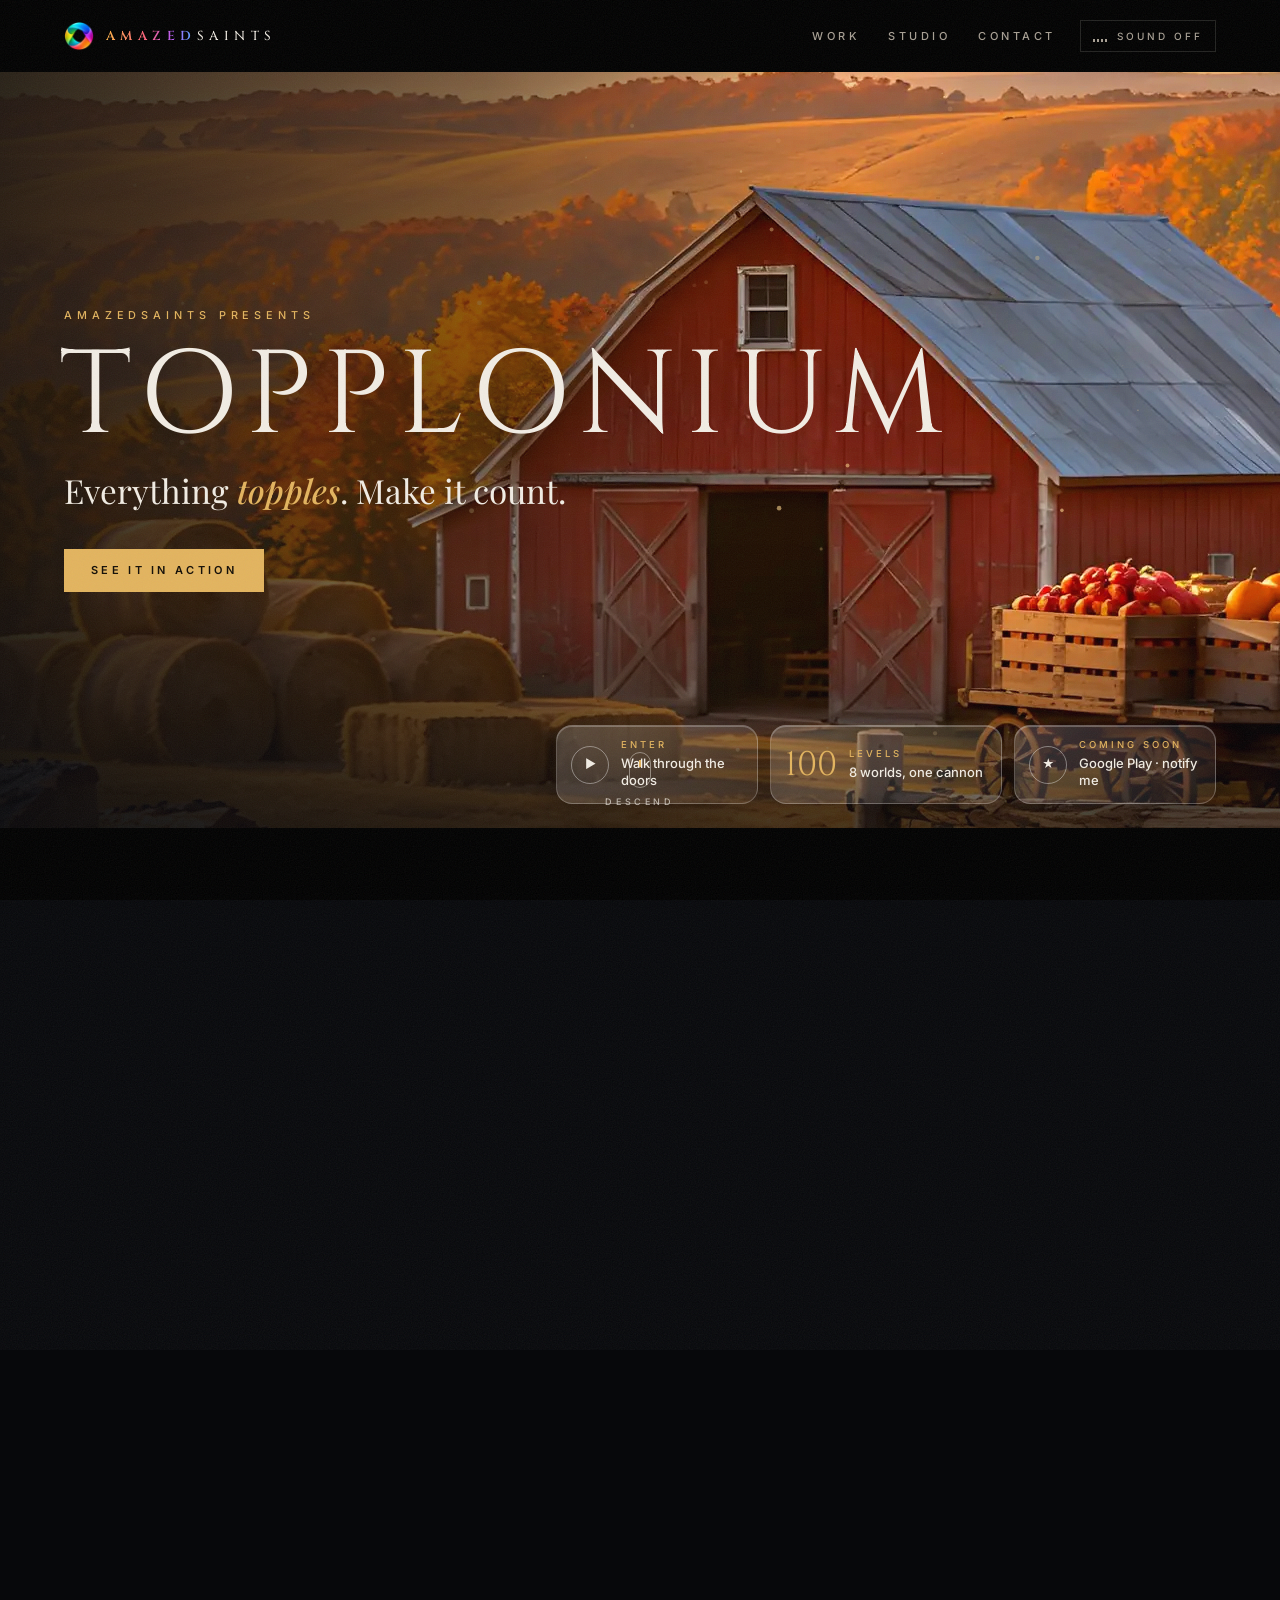
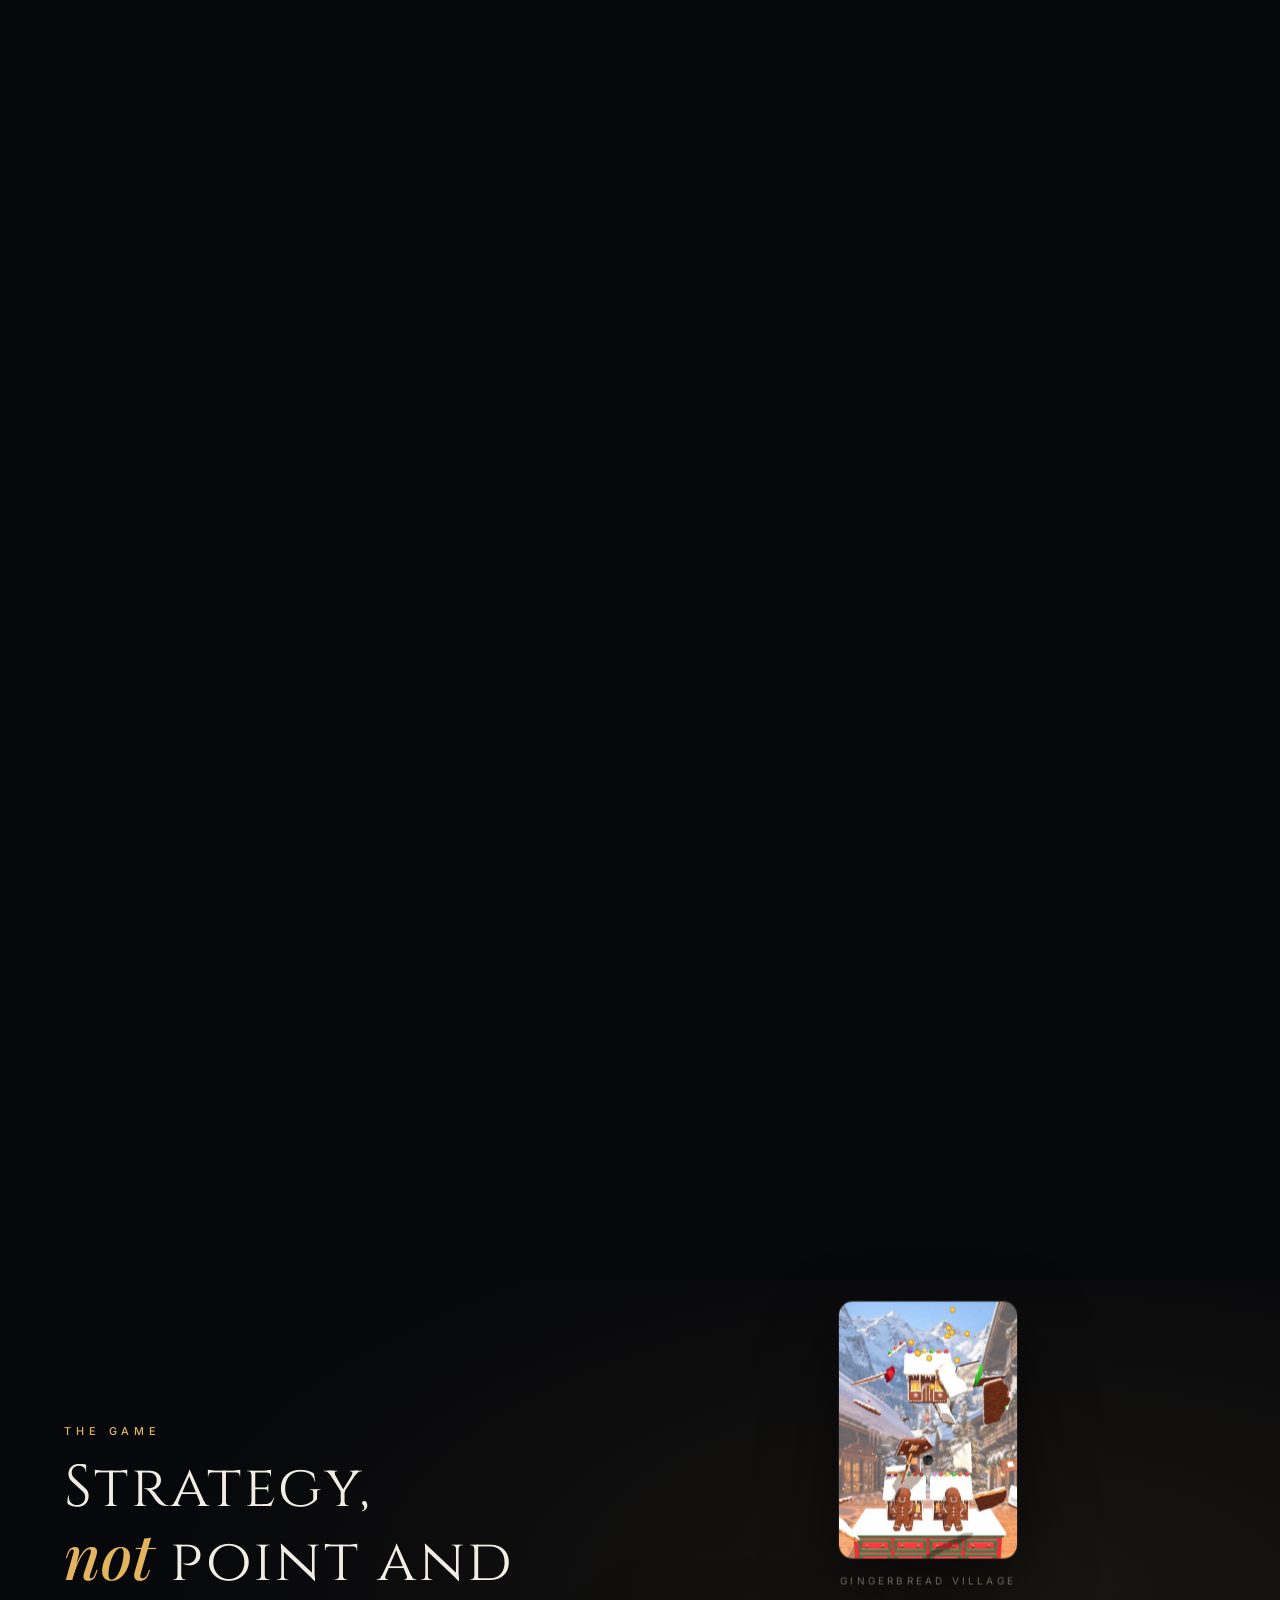
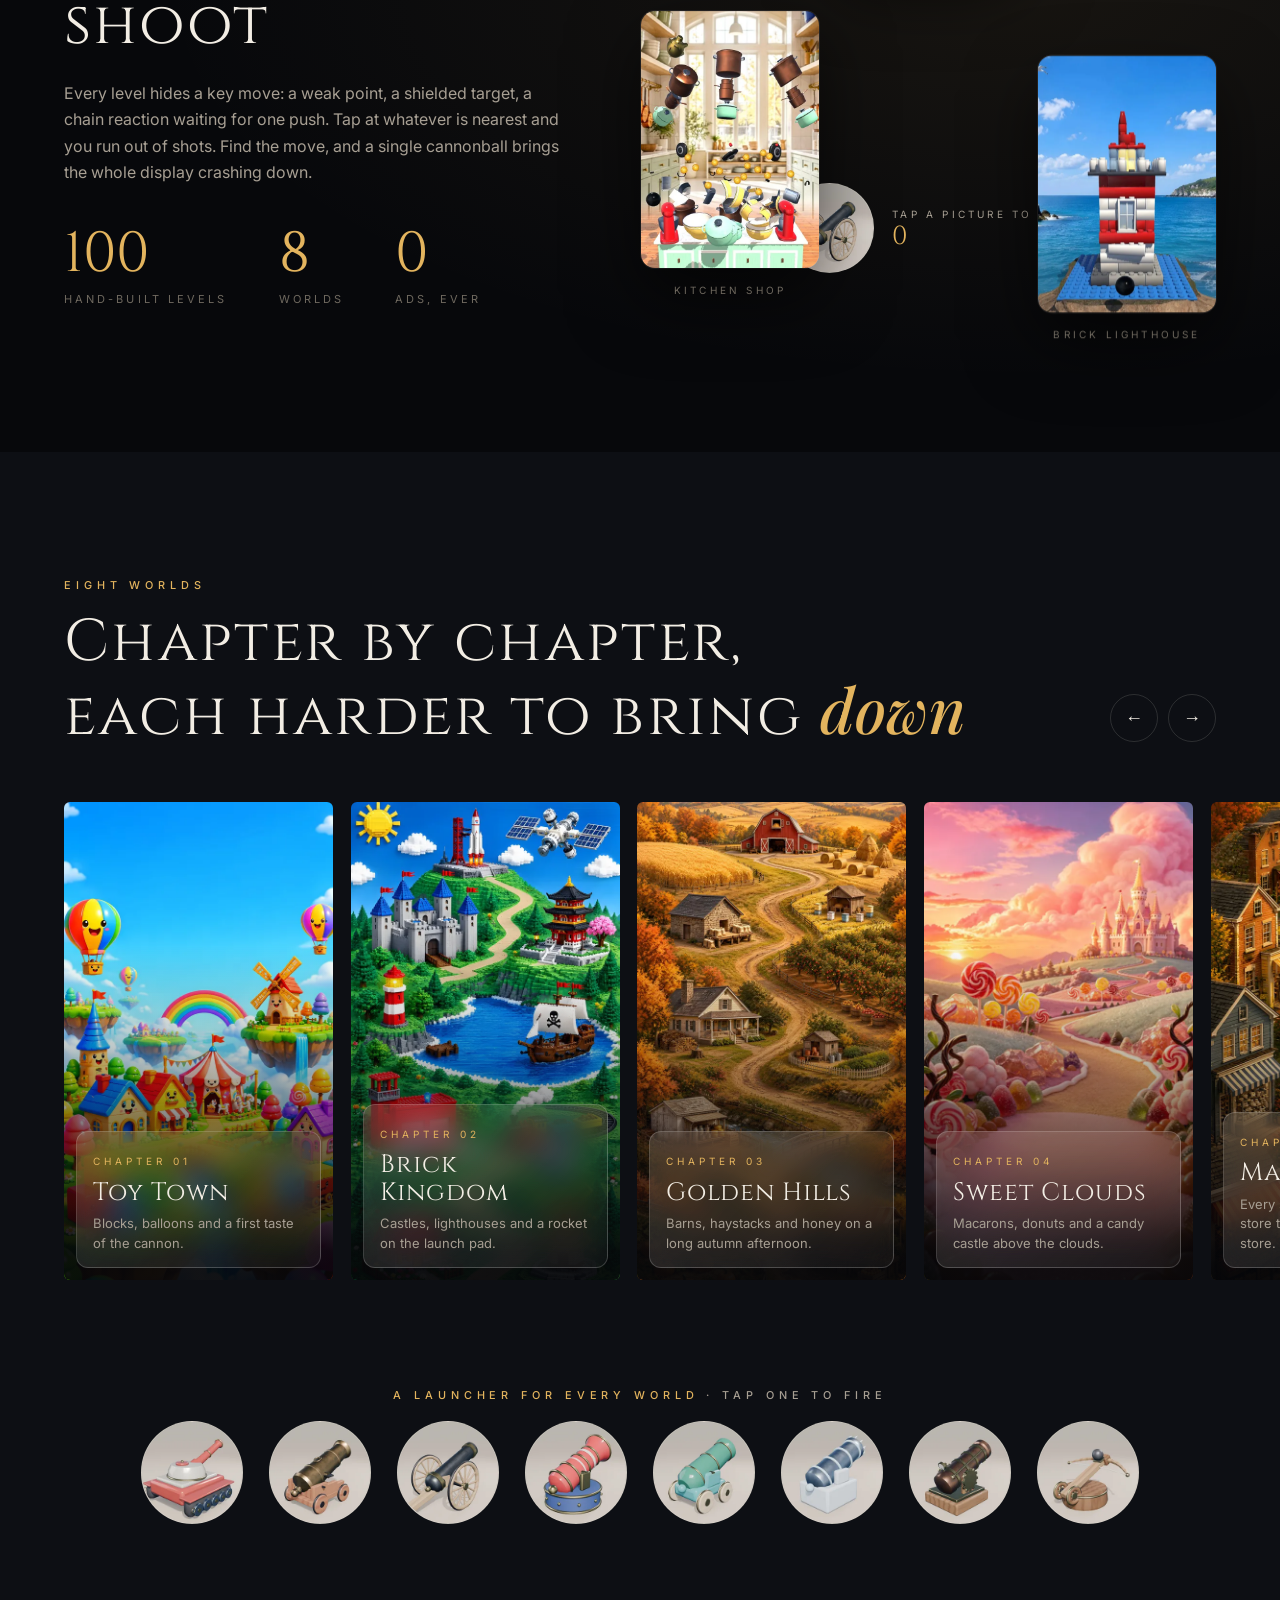
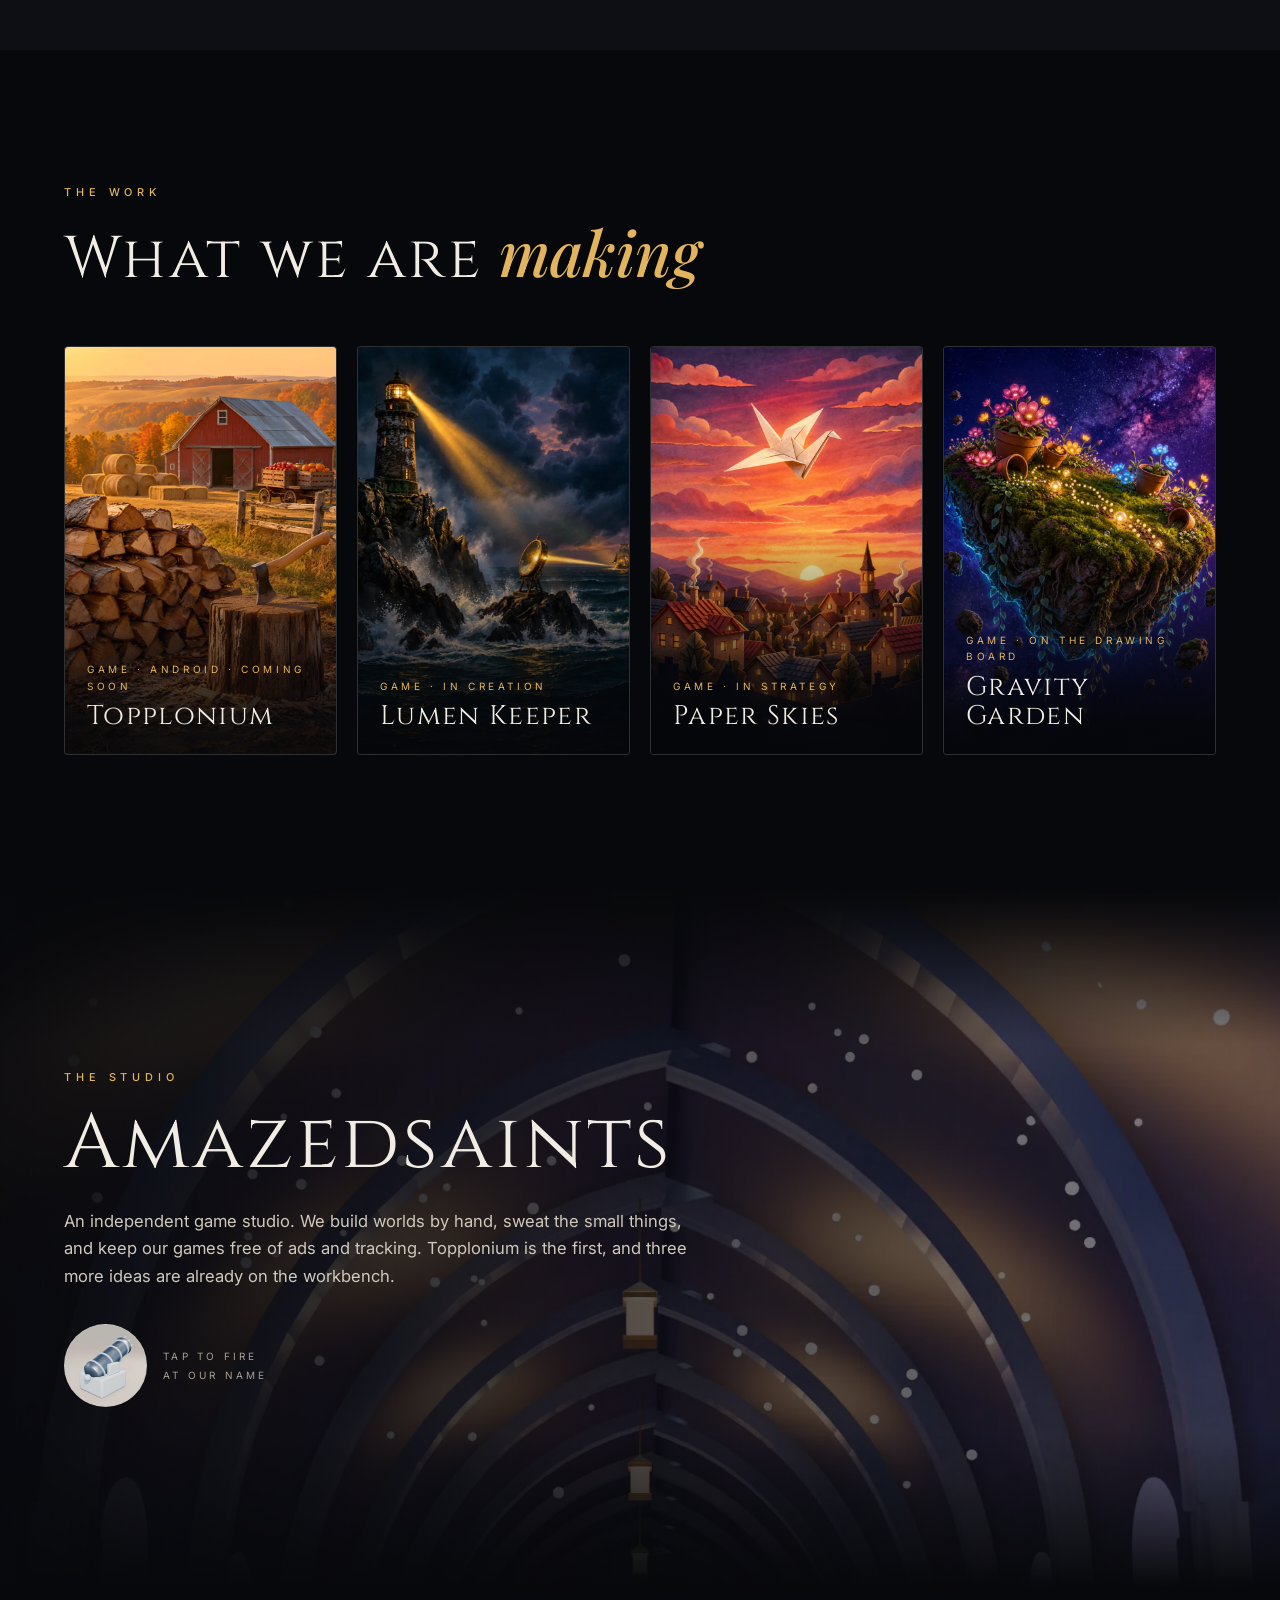
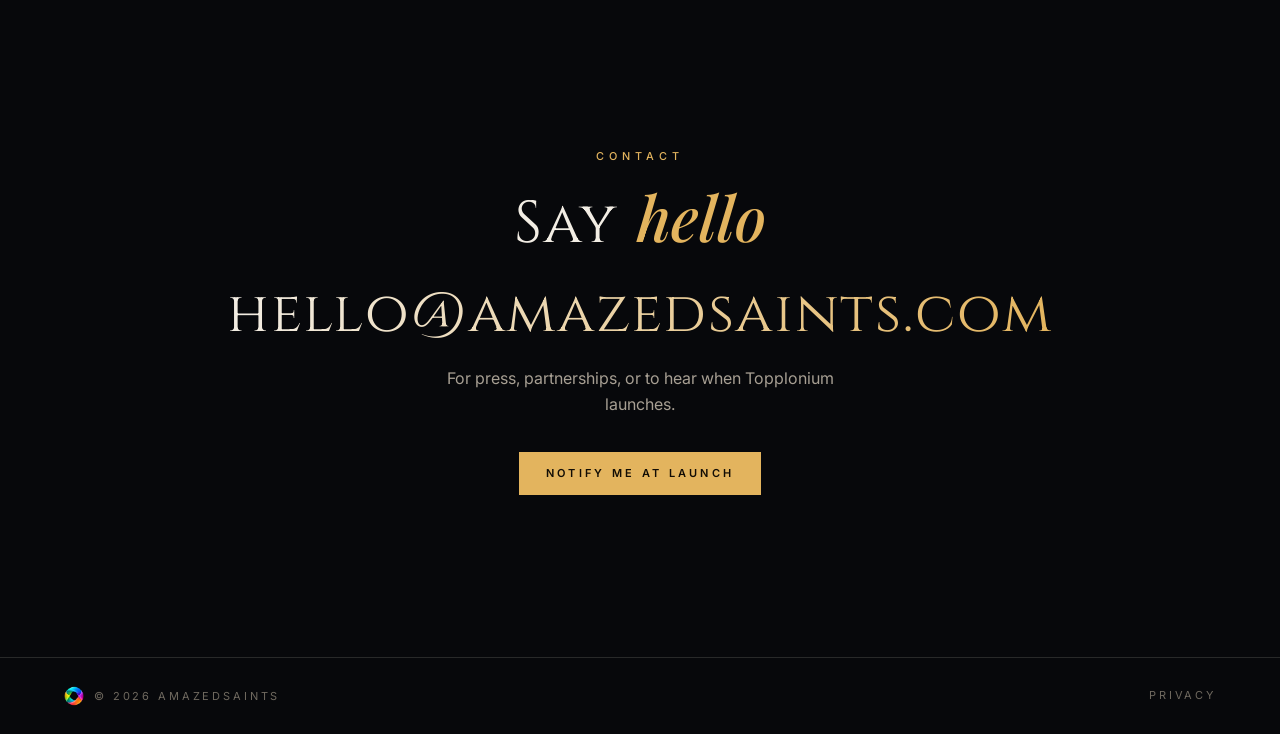
==== commit 2885640a: "Browser-tab icon: the rainbow ring under new file names The owner still saw the first gold 'A' icon:" ====
--- a/index.html
+++ b/index.html
@@ -13,8 +13,9 @@
 <meta property="og:description" content="A physics game about the perfect shot. 100 hand-built levels across eight worlds. Coming soon to Google Play.">
 <meta property="og:image" content="https://www.amazedsaints.com/assets/img/og.jpg">
 <meta name="twitter:card" content="summary_large_image">
-<link rel="icon" href="/assets/img/favicon.png" sizes="64x64">
-<link rel="apple-touch-icon" href="/assets/img/apple-touch-icon.png">
+<link rel="icon" type="image/png" sizes="96x96" href="/assets/img/icon-ring-96.png">
+<link rel="icon" href="/favicon.ico" sizes="any">
+<link rel="apple-touch-icon" href="/assets/img/icon-ring-touch.png">
 <link rel="preconnect" href="https://fonts.googleapis.com">
 <link rel="preconnect" href="https://fonts.gstatic.com" crossorigin>
 <link href="https://fonts.googleapis.com/css2?family=Cinzel:wght@400;500;600&family=Playfair+Display:ital,wght@1,500&family=Inter:wght@300;400;500;600&display=swap" rel="stylesheet">
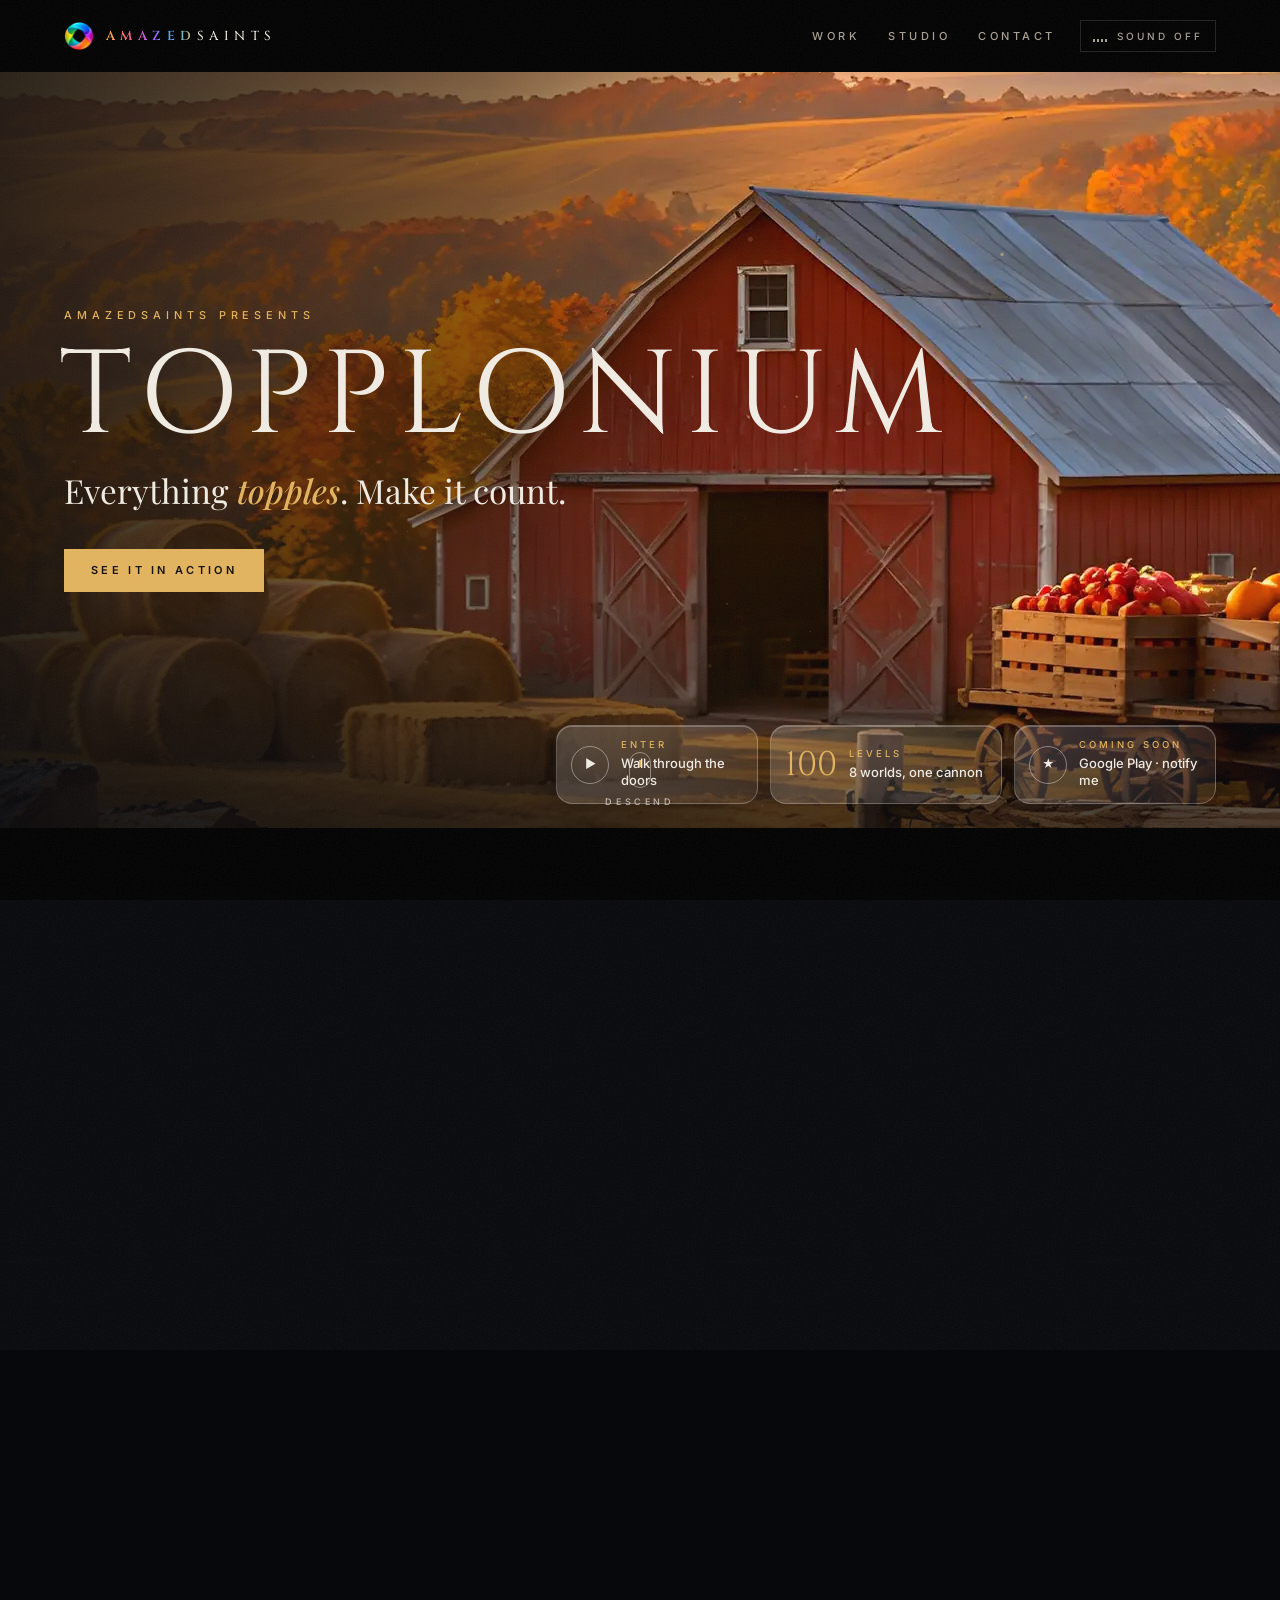
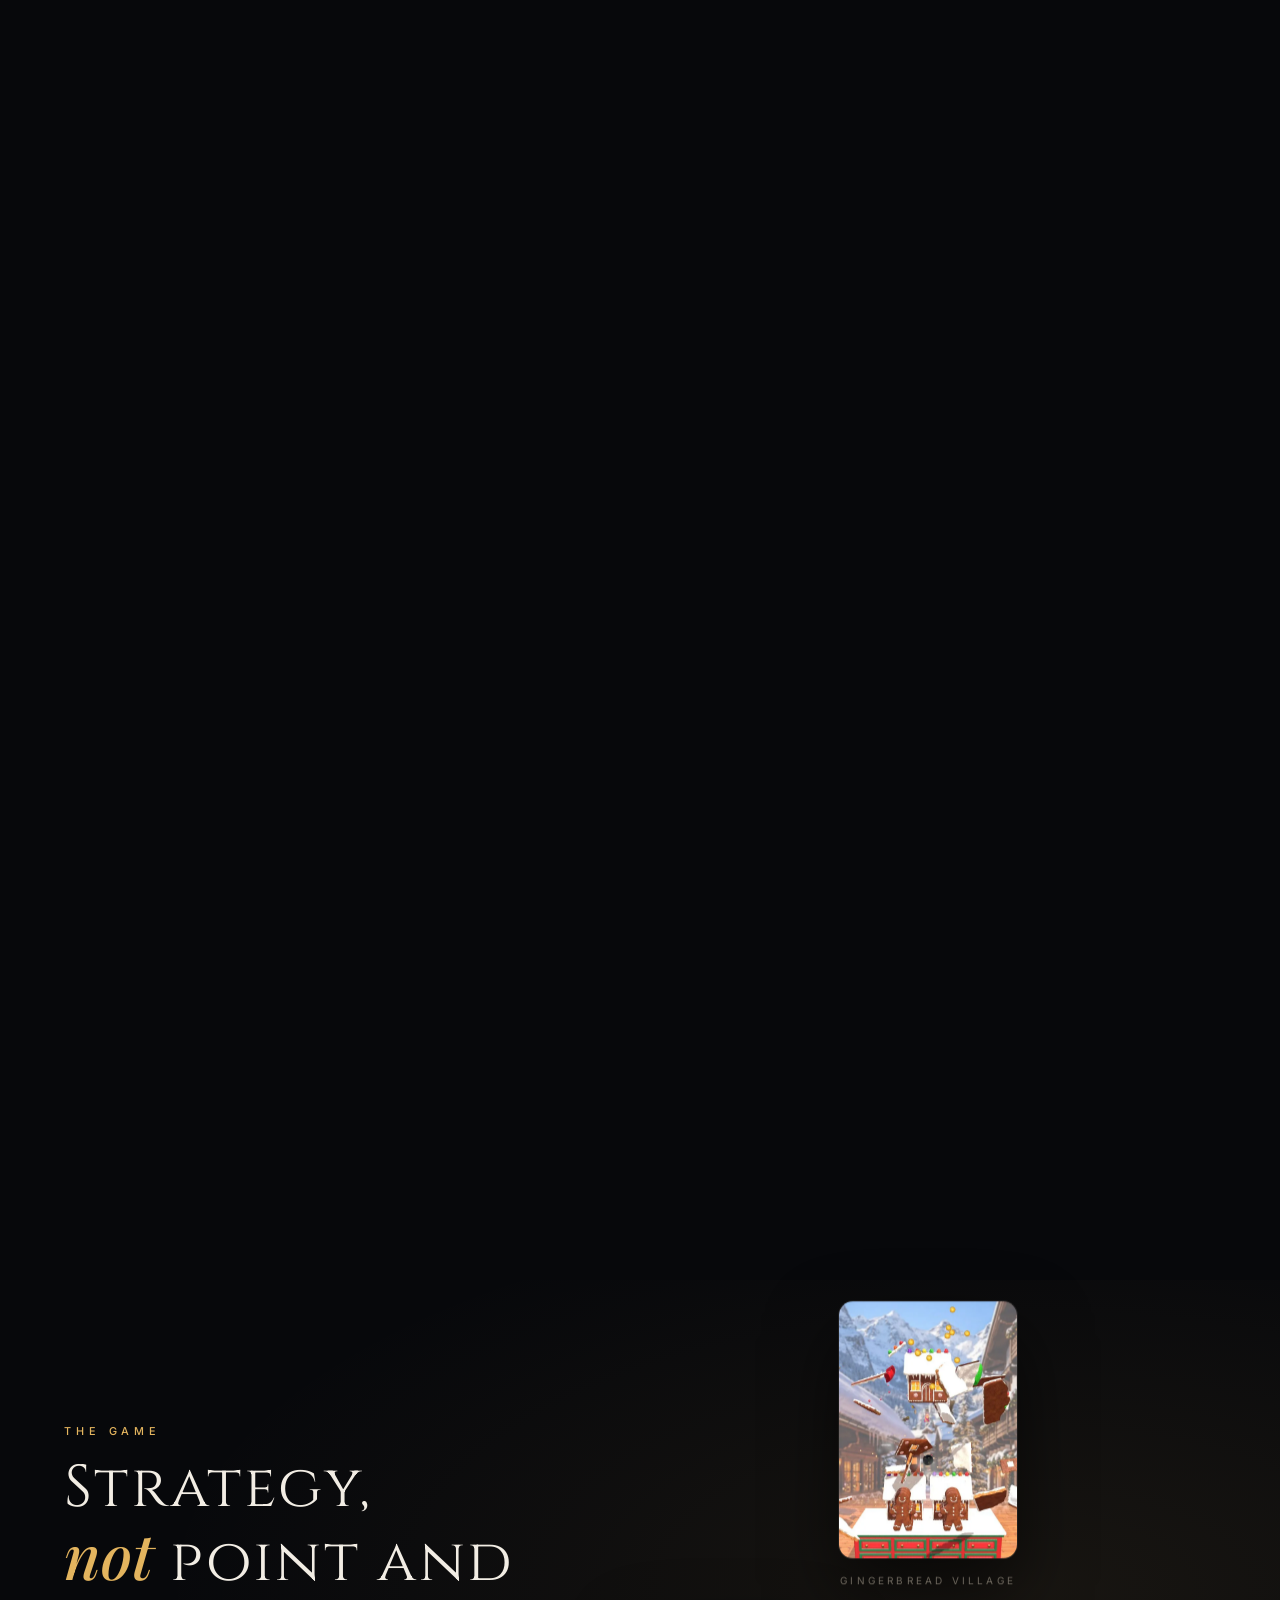
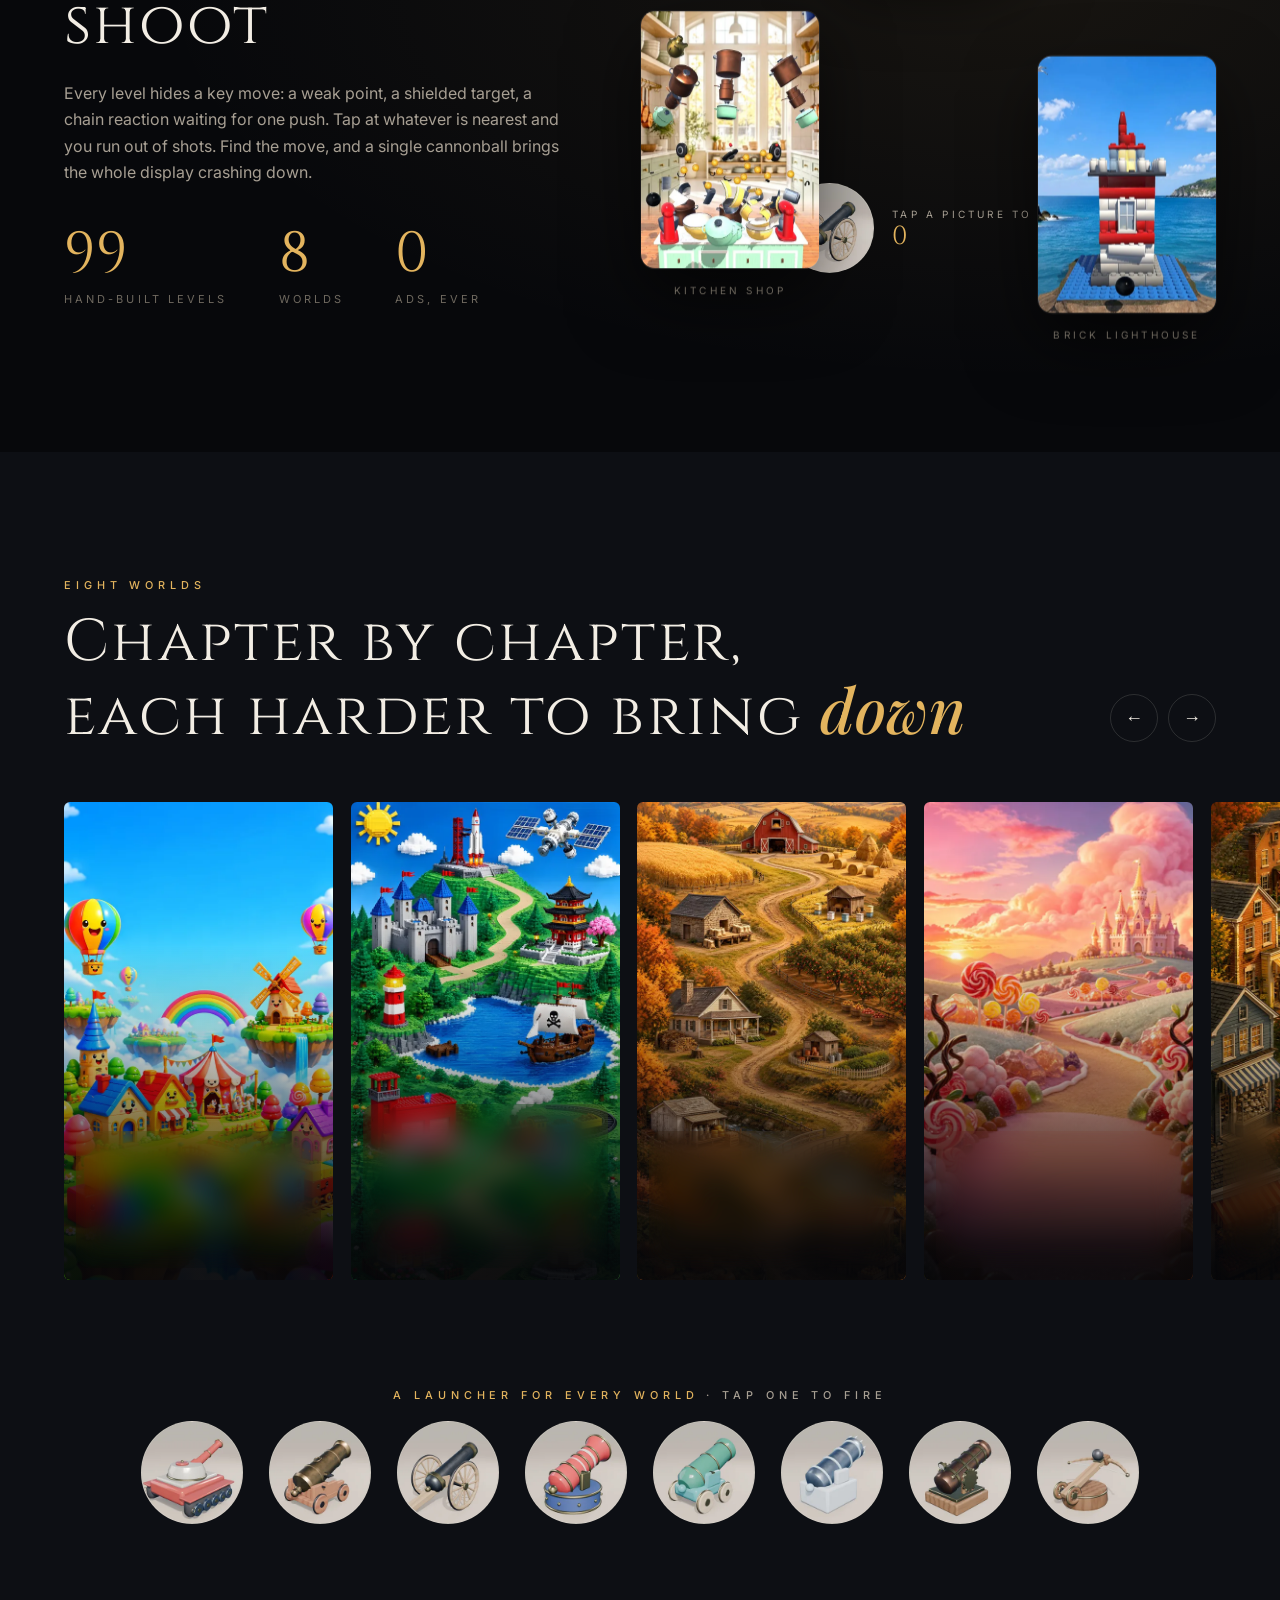
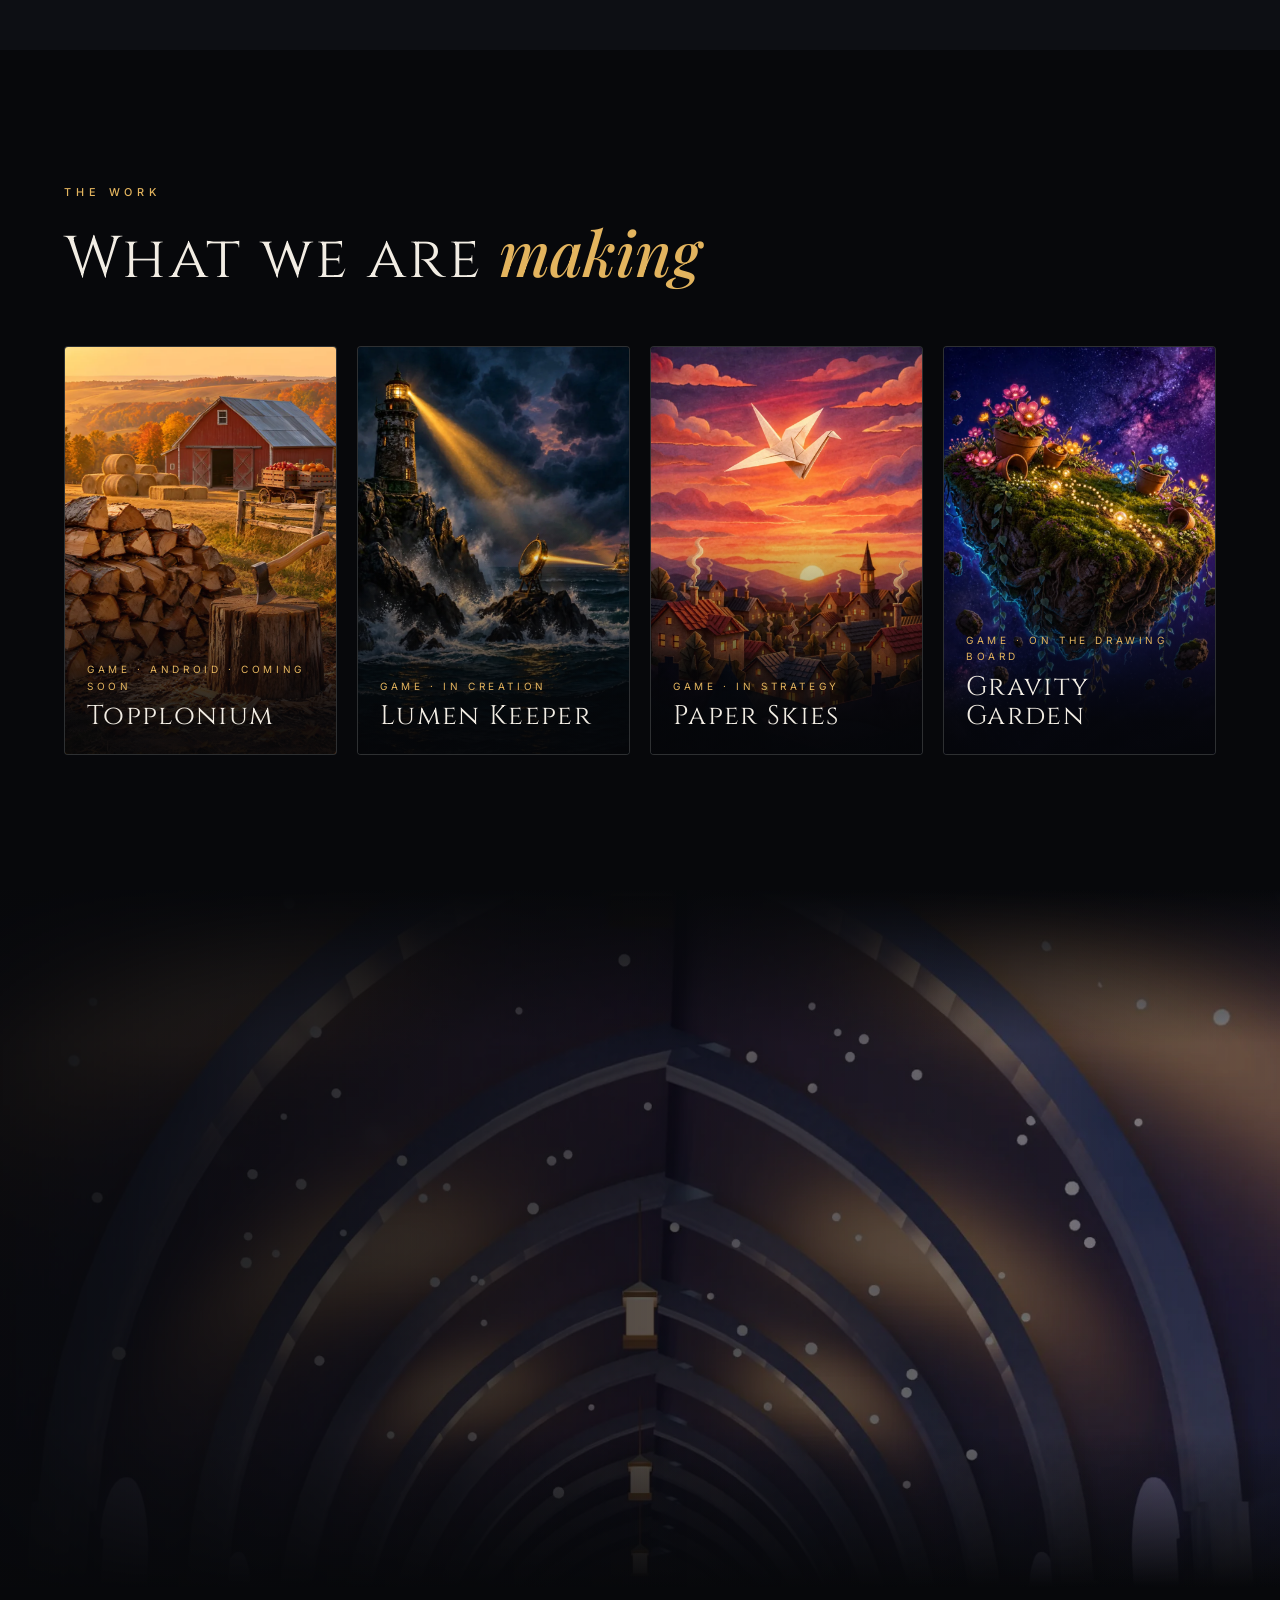
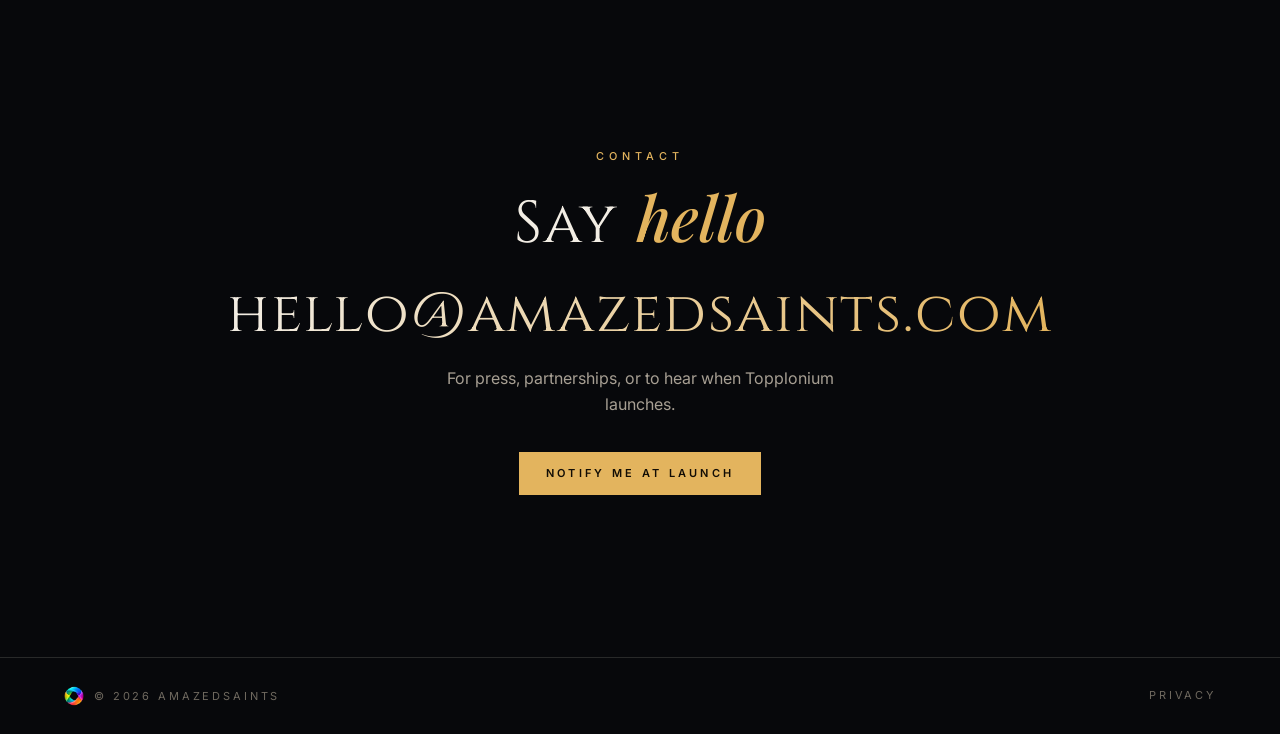
==== commit 18695968: "The logo is alive: the ring turns and glows, colours flow through the name - The ring in the menu ba" ====
--- a/index.html
+++ b/index.html
@@ -21,7 +21,7 @@
 <link href="https://fonts.googleapis.com/css2?family=Cinzel:wght@400;500;600&family=Playfair+Display:ital,wght@1,500&family=Inter:wght@300;400;500;600&display=swap" rel="stylesheet">
 <link rel="preload" as="image" href="/assets/fly2/tall/000.webp" media="(max-aspect-ratio: 1/1)">
 <link rel="preload" as="image" href="/assets/fly2/wide/000.webp" media="(min-aspect-ratio: 1/1)">
-<link rel="stylesheet" href="/assets/site.css?v=20261127m">
+<link rel="stylesheet" href="/assets/site.css?v=20261127n">
 <script>try{if(sessionStorage.getItem("as-intro"))document.documentElement.className+=" seen";sessionStorage.setItem("as-intro","1")}catch(e){}</script>
 </head>
 <body>
@@ -212,7 +212,7 @@
 </footer>
 
 <audio class="music" src="/assets/audio/barn-door-sunday.mp3" preload="none" loop></audio>
-<script src="/assets/site.js?v=20261127m" defer></script>
-<script src="/assets/play.js?v=20261127m" defer></script>
+<script src="/assets/site.js?v=20261127n" defer></script>
+<script src="/assets/play.js?v=20261127n" defer></script>
 </body>
 </html>
--- a/assets/site.css
+++ b/assets/site.css
@@ -129,8 +129,29 @@
 }
 .nav.solid { background: rgba(7, 8, 11, .82); backdrop-filter: blur(10px); height: 58px; border-bottom: 1px solid var(--line); }
 .brand { display: inline-flex; align-items: center; gap: 12px; font: 500 13px/1 var(--serif); letter-spacing: .42em; text-decoration: none; margin-right: auto; text-transform: uppercase; }
-.brand-mark { width: 30px; height: 30px; }
-.brand-word b, .intro-studio b { font-weight: 600; background: linear-gradient(90deg, #FFB547, #FF5E7E 45%, #B45CFF 75%, #3FB8FF); -webkit-background-clip: text; background-clip: text; color: transparent; }
+/* the logo is alive: the ring turns slowly and glows, and spins once when
+   you point at it or tap it */
+.brand-mark {
+  width: 30px; height: 30px;
+  animation: mark-turn 16s linear infinite, mark-glow 4.5s ease-in-out infinite alternate;
+  transition: transform .9s cubic-bezier(.2, .8, .2, 1);
+}
+.brand:hover .brand-mark, .brand:active .brand-mark { transform: rotate(360deg) scale(1.2); }
+@keyframes mark-turn { to { rotate: 360deg; } }
+@keyframes mark-glow {
+  from { filter: drop-shadow(0 0 3px rgba(255, 181, 71, .45)); }
+  50% { filter: drop-shadow(0 0 7px rgba(180, 92, 255, .6)); }
+  to { filter: drop-shadow(0 0 5px rgba(63, 184, 255, .55)); }
+}
+/* the colours flow through "AMAZED" (the gradient repeats, so the loop has no seam) */
+.brand-word b, .intro-studio b {
+  font-weight: 600;
+  background: linear-gradient(90deg, #FFB547, #FF5E7E 12.5%, #B45CFF 25%, #3FB8FF 37.5%, #FFB547 50%, #FF5E7E 62.5%, #B45CFF 75%, #3FB8FF 87.5%, #FFB547) 0 0 / 200% 100%;
+  -webkit-background-clip: text; background-clip: text; color: transparent;
+  animation: word-flow 7s linear infinite;
+}
+@keyframes word-flow { to { background-position: 100% 0; } }
+.foot-brand img { animation: mark-turn 16s linear infinite; }
 .intro-mark { width: clamp(70px, 9vw, 110px); height: auto; margin: 0 auto 26px; opacity: 0; animation: mark-in 1.4s ease .1s forwards; }
 @keyframes mark-in { from { opacity: 0; transform: scale(.7) rotate(-40deg); } to { opacity: 1; transform: none; } }
 .foot-brand { display: inline-flex; align-items: center; gap: 10px; }
@@ -487,6 +508,7 @@
   .intro { display: none; }
   .hero-copy, .credits, .scroll-cue, .glass-row { opacity: 1; }
   .fx, .reel-fire, .studio-fire { display: none; }
+  .brand-mark, .brand-word b, .intro-studio b, .foot-brand img { animation: none; }
   .phone { cursor: default; }
   .hero-scroll { height: auto; }
   .hero { position: relative; }
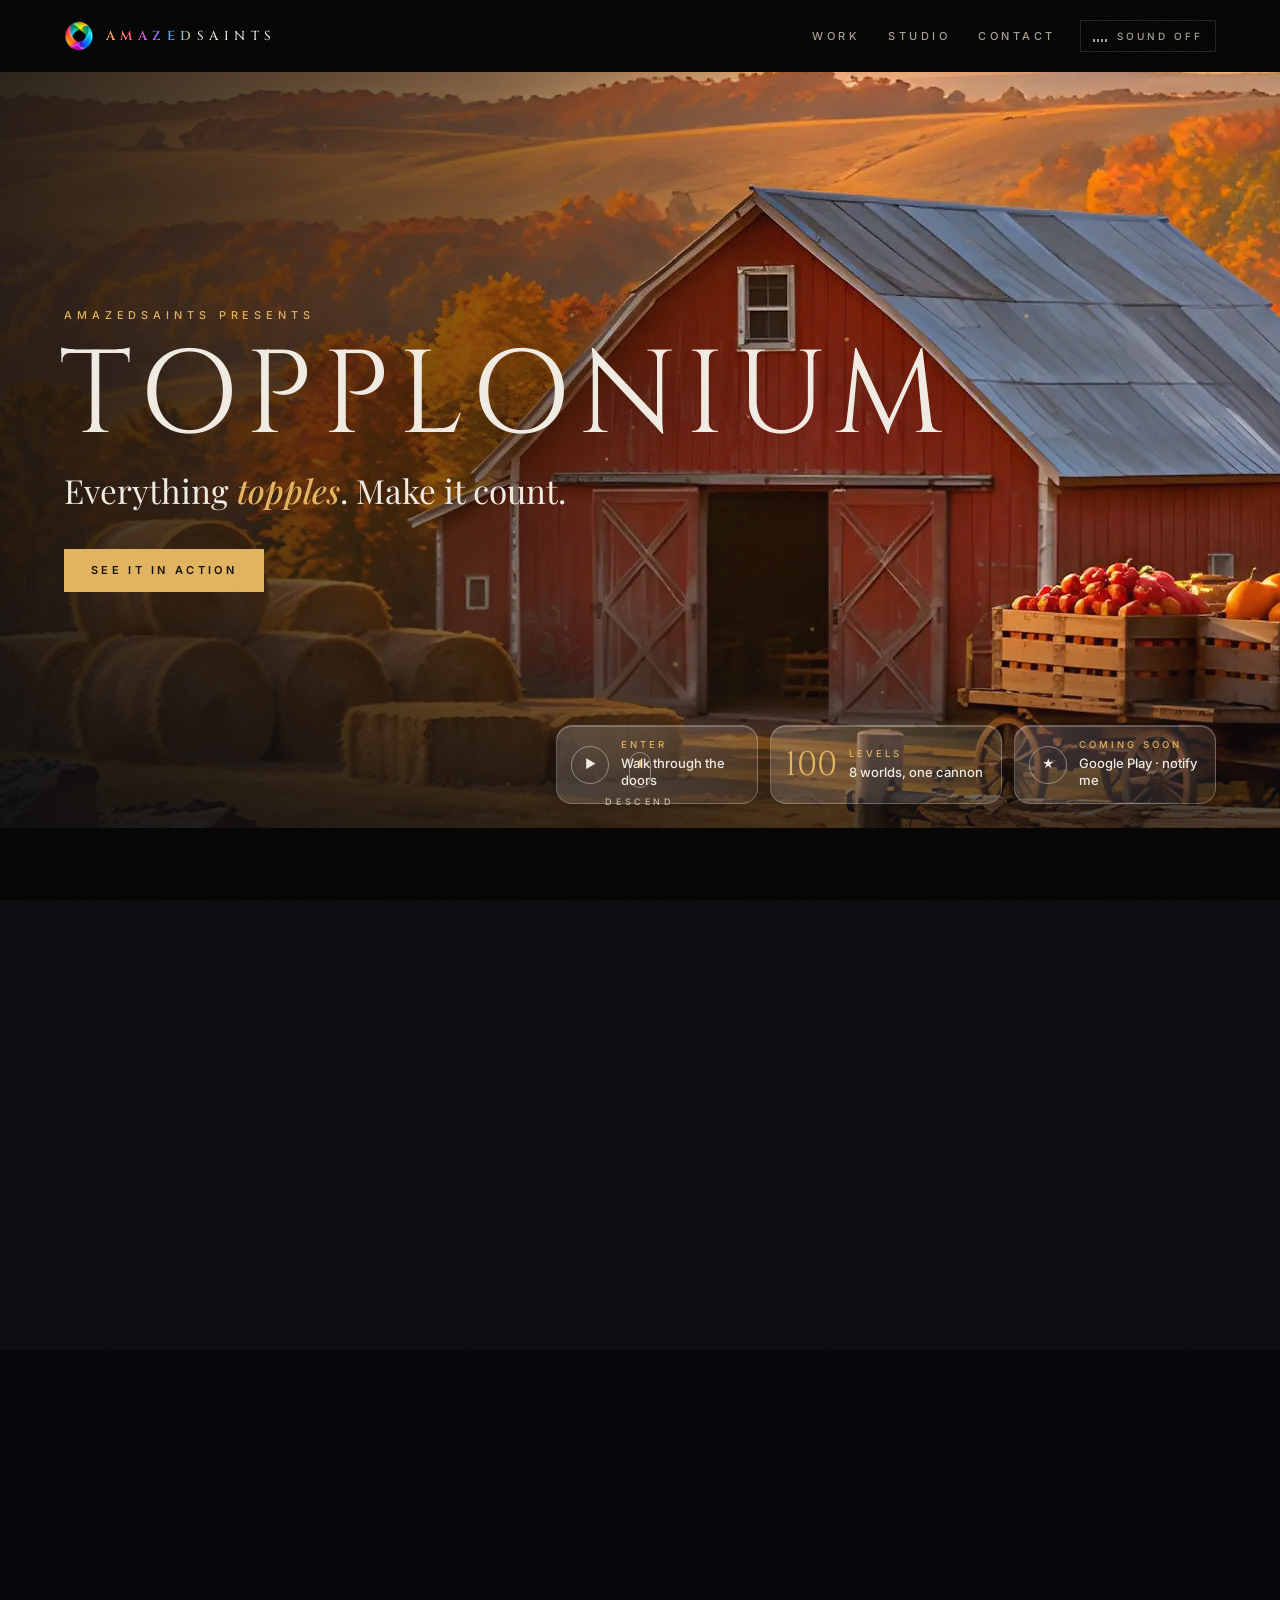
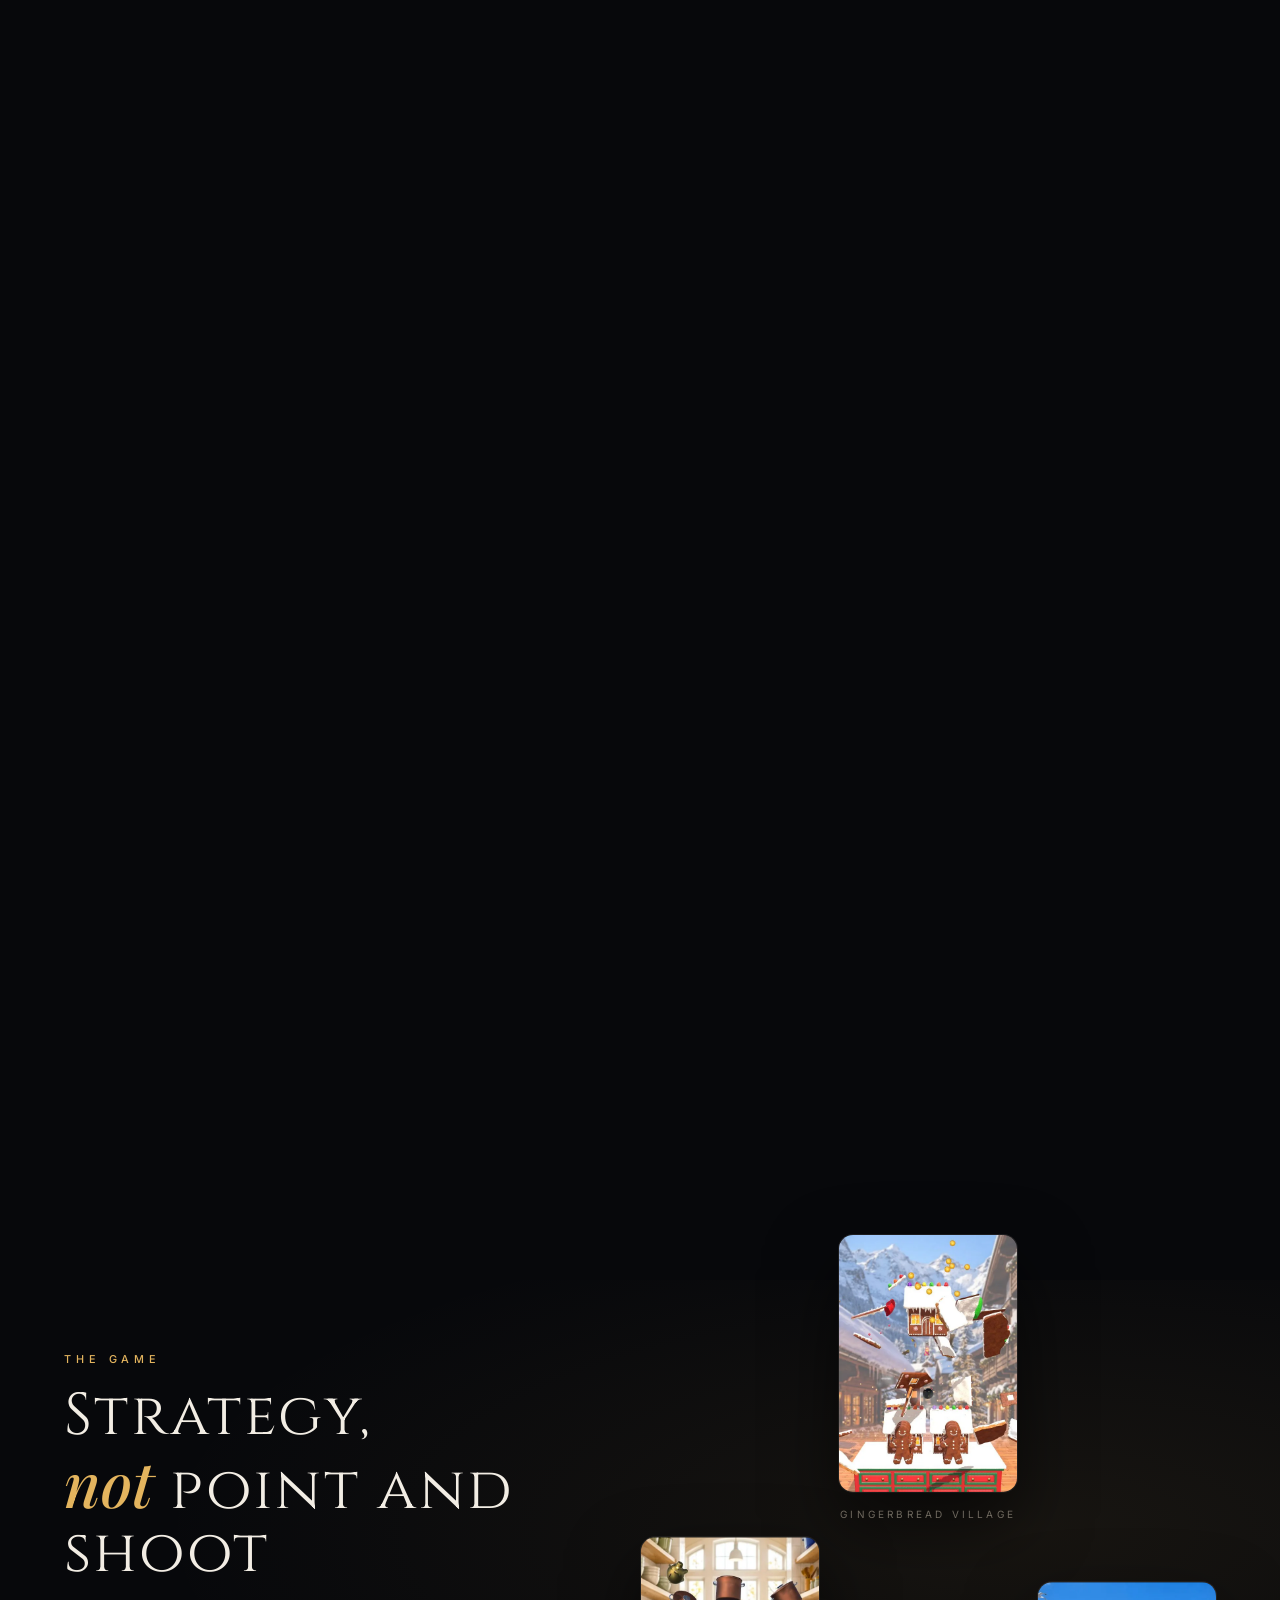
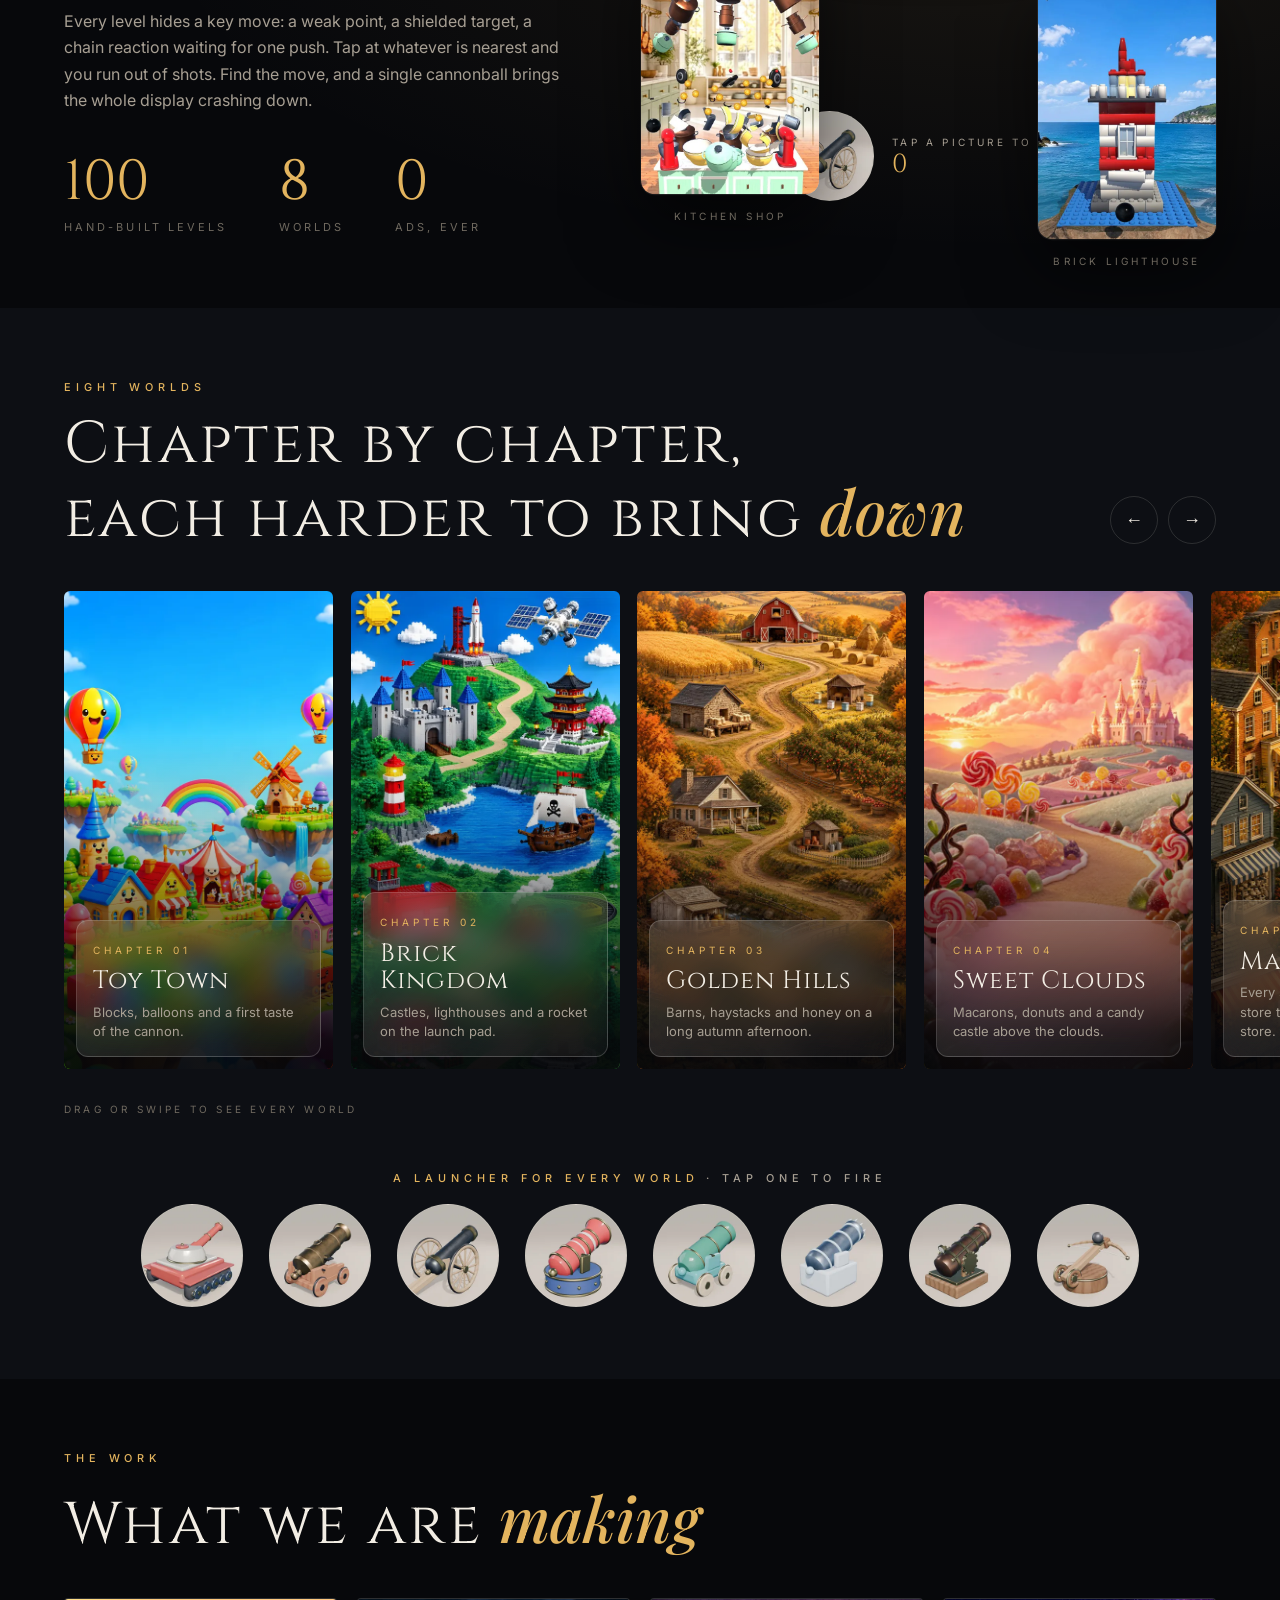
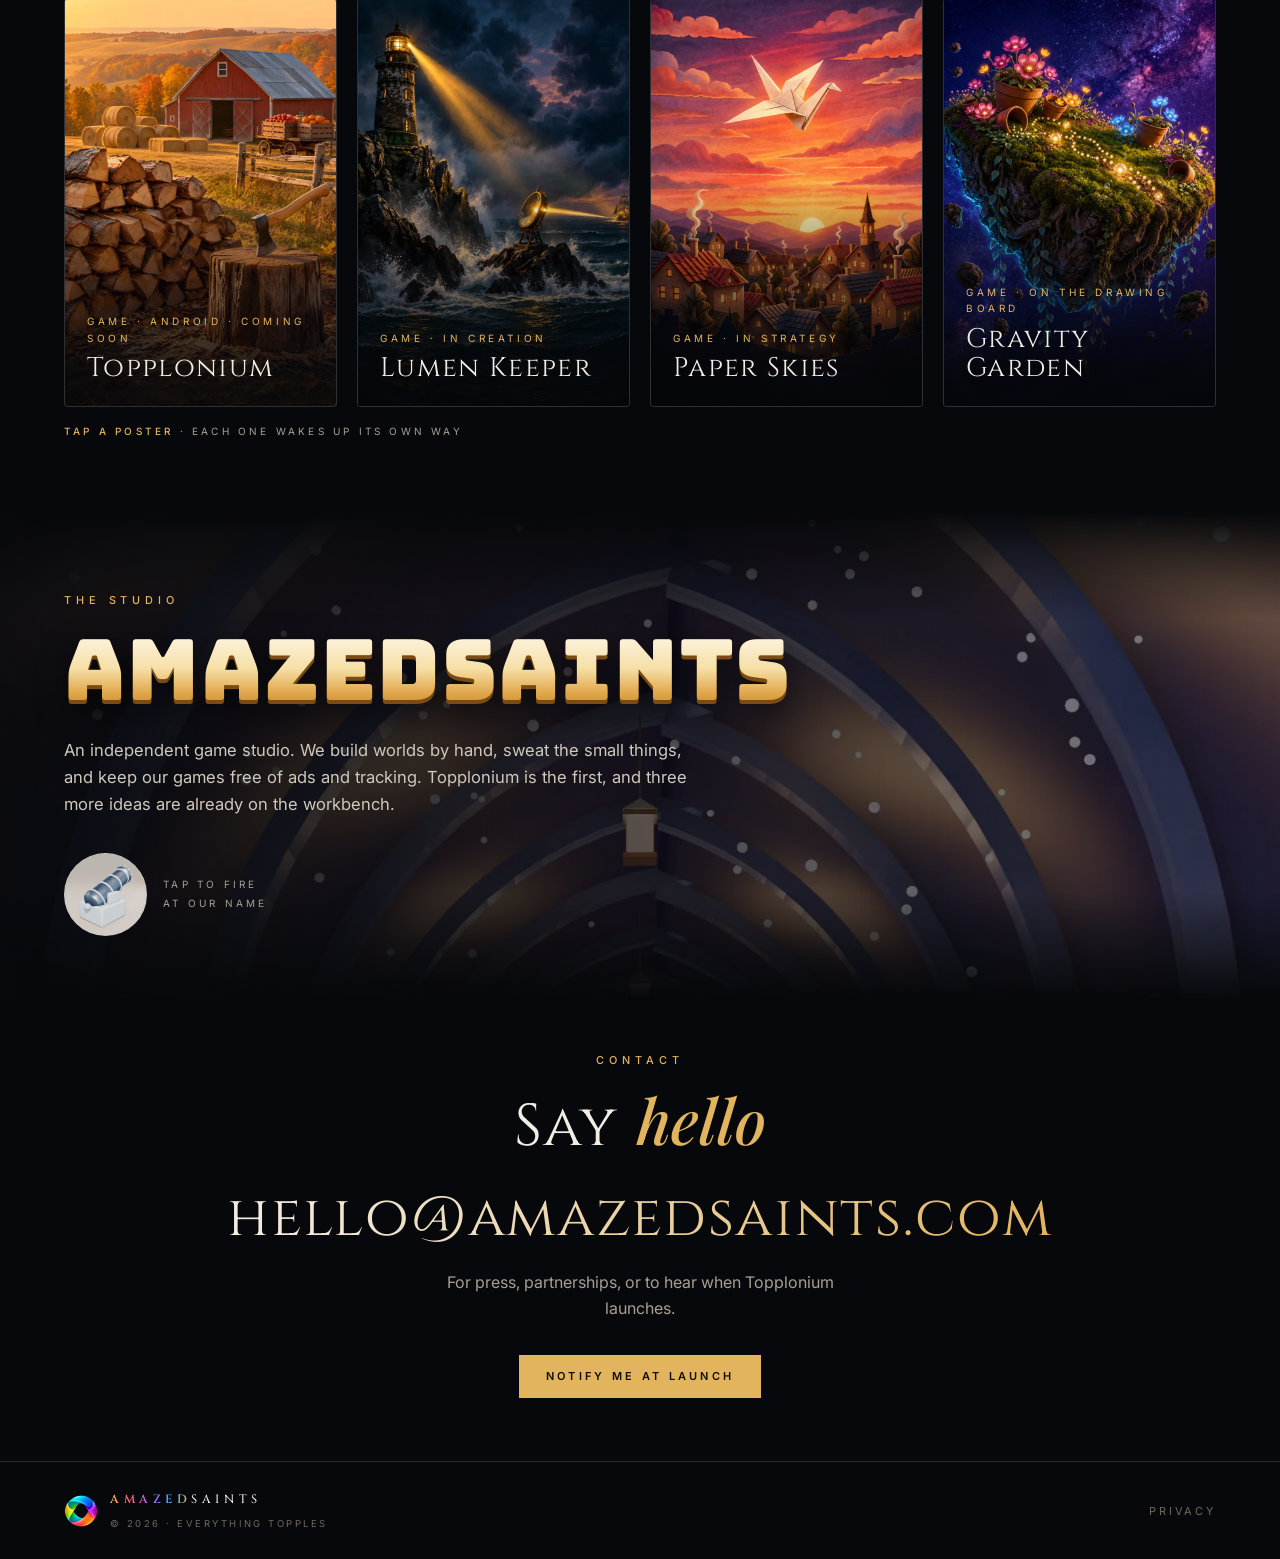
==== commit 14f4ba8f: "Tighter sections, swipe-safe game pictures, drag the worlds, playable posters, paint on the studio n" ====
--- a/index.html
+++ b/index.html
@@ -18,10 +18,10 @@
 <link rel="apple-touch-icon" href="/assets/img/icon-ring-touch.png">
 <link rel="preconnect" href="https://fonts.googleapis.com">
 <link rel="preconnect" href="https://fonts.gstatic.com" crossorigin>
-<link href="https://fonts.googleapis.com/css2?family=Cinzel:wght@400;500;600&family=Playfair+Display:ital,wght@1,500&family=Inter:wght@300;400;500;600&display=swap" rel="stylesheet">
+<link href="https://fonts.googleapis.com/css2?family=Bungee&family=Cinzel:wght@400;500;600&family=Playfair+Display:ital,wght@1,500&family=Inter:wght@300;400;500;600&display=swap" rel="stylesheet">
 <link rel="preload" as="image" href="/assets/fly2/tall/000.webp" media="(max-aspect-ratio: 1/1)">
 <link rel="preload" as="image" href="/assets/fly2/wide/000.webp" media="(min-aspect-ratio: 1/1)">
-<link rel="stylesheet" href="/assets/site.css?v=20261127n">
+<link rel="stylesheet" href="/assets/site.css?v=20261127p">
 <script>try{if(sessionStorage.getItem("as-intro"))document.documentElement.className+=" seen";sessionStorage.setItem("as-intro","1")}catch(e){}</script>
 </head>
 <body>
@@ -34,7 +34,7 @@
 </div>
 
 <header class="nav">
-  <a class="brand" href="#top" aria-label="Amazedsaints, back to the top"><img class="brand-mark" src="/assets/logo/mark.webp" alt="" width="30" height="30"><span class="brand-word"><b>Amazed</b>saints</span></a>
+  <a class="brand" href="#top" aria-label="Amazedsaints, back to the top"><span class="brand-spin"><img class="brand-mark" src="/assets/logo/mark.webp" alt="" width="30" height="30"></span><span class="brand-word"><b>Amazed</b>saints</span></a>
   <nav aria-label="Sections">
     <a href="#work">Work</a>
     <a href="#studio">Studio</a>
@@ -136,6 +136,7 @@
       <article class="chapter" data-fx="embers"><img loading="lazy" src="/assets/img/world-iron.webp" alt=""><div><small>Chapter 07</small><h3>Iron Works</h3><p>Furnaces, cranes and freight cars in a town of steel.</p></div></article>
       <article class="chapter" data-fx="fireworks"><img loading="lazy" src="/assets/img/world-summit.webp" alt=""><div><small>Chapter 08</small><h3>Starlight Summit</h3><p>Fireworks over the peaks, and the hardest climb of all.</p></div></article>
     </div>
+    <p class="strip-hint">Drag or swipe to see every world</p>
     <div class="launchers reveal">
       <p class="eyebrow">A launcher for every world <span class="hint">· tap one to fire</span></p>
       <ul>
@@ -162,19 +163,20 @@
         <img loading="lazy" src="/assets/img/poster-topplonium.webp" alt="Topplonium: a red barn at golden hour">
         <span><small>Game · Android · Coming soon</small><strong>Topplonium</strong></span>
       </a>
-      <article class="poster poster-concept reveal" data-fx="beam">
+      <article class="poster poster-concept reveal" data-fx="beam" tabindex="0" role="button" aria-label="Tap to wake the Lumen Keeper poster">
         <img loading="lazy" src="/assets/img/poster-lumen-keeper-v2.webp" alt="Lumen Keeper concept art">
         <span><small>Game · In creation</small><strong>Lumen Keeper</strong></span>
       </article>
-      <article class="poster poster-concept reveal" data-fx="paper">
+      <article class="poster poster-concept reveal" data-fx="paper" tabindex="0" role="button" aria-label="Tap to wake the Paper Skies poster">
         <img loading="lazy" src="/assets/img/poster-paper-skies-v2.webp" alt="Paper Skies concept art">
         <span><small>Game · In strategy</small><strong>Paper Skies</strong></span>
       </article>
-      <article class="poster poster-concept reveal" data-fx="seeds">
+      <article class="poster poster-concept reveal" data-fx="seeds" tabindex="0" role="button" aria-label="Tap to wake the Gravity Garden poster">
         <img loading="lazy" src="/assets/img/poster-gravity-garden-v2.webp" alt="Gravity Garden concept art">
         <span><small>Game · On the drawing board</small><strong>Gravity Garden</strong></span>
       </article>
     </div>
+    <p class="poster-hint reveal" style="padding: 0 var(--gutter)"><b>Tap a poster</b> · each one wakes up its own way</p>
   </section>
 
   <!-- STUDIO -->
@@ -207,12 +209,12 @@
 <canvas class="fx" aria-hidden="true"></canvas>
 
 <footer class="foot">
-  <span class="foot-brand"><img src="/assets/logo/mark.webp" alt="" width="20" height="20">© 2026 Amazedsaints</span>
+  <span class="foot-brand" role="button" tabindex="0" aria-label="Amazedsaints: knock the logo over"><span class="foot-ring"><i class="foot-ball"></i><span class="foot-hop"><img src="/assets/logo/mark.webp" alt="" width="34" height="34"></span></span><span><span class="foot-word"><b>Amazed</b>saints</span><br><small>© 2026 · Everything topples</small></span></span>
   <a href="/privacy">Privacy</a>
 </footer>
 
 <audio class="music" src="/assets/audio/barn-door-sunday.mp3" preload="none" loop></audio>
-<script src="/assets/site.js?v=20261127n" defer></script>
-<script src="/assets/play.js?v=20261127n" defer></script>
+<script src="/assets/site.js?v=20261127p" defer></script>
+<script src="/assets/play.js?v=20261127p" defer></script>
 </body>
 </html>
--- a/assets/site.css
+++ b/assets/site.css
@@ -137,6 +137,18 @@
   transition: transform .9s cubic-bezier(.2, .8, .2, 1);
 }
 .brand:hover .brand-mark, .brand:active .brand-mark { transform: rotate(360deg) scale(1.2); }
+.brand-spin { position: relative; display: inline-grid; place-items: center; will-change: transform; }
+/* sparks thrown off the ring (made by site.js, gone after one flight) */
+.spark { position: absolute; left: 50%; top: 50%; width: 5px; height: 5px; margin: -2.5px; border-radius: 50%; background: var(--c); box-shadow: 0 0 6px var(--c); pointer-events: none; animation: spark-fly .7s cubic-bezier(.15, .7, .3, 1) forwards; }
+@keyframes spark-fly { to { transform: translate(var(--dx), var(--dy)) scale(.3); opacity: 0; } }
+/* a glint runs along the name every few seconds */
+.brand-word, .foot-word { position: relative; }
+.brand-word::after, .foot-word::after {
+  content: ""; position: absolute; inset: -4px -6px; pointer-events: none;
+  background: linear-gradient(105deg, transparent 40%, rgba(255, 255, 255, .55) 50%, transparent 60%) -150% 0 / 60% 100% no-repeat;
+  mix-blend-mode: overlay; animation: glint 6.5s ease-in-out 2s infinite;
+}
+@keyframes glint { 0%, 72% { background-position: -150% 0; } 100% { background-position: 250% 0; } }
 @keyframes mark-turn { to { rotate: 360deg; } }
 @keyframes mark-glow {
   from { filter: drop-shadow(0 0 3px rgba(255, 181, 71, .45)); }
@@ -151,11 +163,37 @@
   animation: word-flow 7s linear infinite;
 }
 @keyframes word-flow { to { background-position: 100% 0; } }
-.foot-brand img { animation: mark-turn 16s linear infinite; }
+
 .intro-mark { width: clamp(70px, 9vw, 110px); height: auto; margin: 0 auto 26px; opacity: 0; animation: mark-in 1.4s ease .1s forwards; }
 @keyframes mark-in { from { opacity: 0; transform: scale(.7) rotate(-40deg); } to { opacity: 1; transform: none; } }
-.foot-brand { display: inline-flex; align-items: center; gap: 10px; }
-.foot-brand img { width: 20px; height: 20px; }
+.foot-brand { display: inline-flex; align-items: center; gap: 12px; cursor: pointer; }
+.foot-ring { position: relative; display: inline-grid; place-items: center; width: 34px; height: 34px; }
+.foot-ring img { width: 34px; height: 34px; animation: mark-turn 16s linear infinite, mark-glow 4.5s ease-in-out infinite alternate; }
+.foot-word { font: 500 12px/1 var(--serif); letter-spacing: .38em; color: var(--ink); }
+.foot-word b { font-weight: 600; background: linear-gradient(90deg, #FFB547, #FF5E7E 12.5%, #B45CFF 25%, #3FB8FF 37.5%, #FFB547 50%, #FF5E7E 62.5%, #B45CFF 75%, #3FB8FF 87.5%, #FFB547) 0 0 / 200% 100%; -webkit-background-clip: text; background-clip: text; color: transparent; animation: word-flow 7s linear infinite; }
+/* Everything topples: a little cannonball rolls in, knocks the ring into
+   the air, it tumbles, bounces and settles */
+.foot-ball { position: absolute; left: 50%; top: 50%; width: 9px; height: 9px; margin: -4.5px; border-radius: 50%; background: radial-gradient(circle at 35% 30%, #9aa1a9, #2c3036 50%, #0b0c0f); opacity: 0; pointer-events: none; }
+.foot-brand.topple .foot-ball { animation: foot-ball 1.5s cubic-bezier(.3, .6, .4, 1); }
+.foot-brand.topple .foot-hop { animation: foot-hop 1.5s linear; }
+.foot-hop { display: inline-grid; }
+@keyframes foot-ball {
+  0% { opacity: 1; transform: translate(-90px, 6px); }
+  22% { opacity: 1; transform: translate(-12px, 6px); }
+  40% { opacity: 1; transform: translate(-30px, 10px); }
+  70% { opacity: 0; transform: translate(-46px, 12px); }
+  100% { opacity: 0; }
+}
+@keyframes foot-hop {
+  0%, 22% { transform: none; }
+  26% { transform: translate(2px, 1px) scale(1.1, .88); }
+  44% { transform: translate(8px, -26px) rotate(200deg); }
+  62% { transform: translate(10px, 0) rotate(330deg) scale(1.08, .9); }
+  72% { transform: translate(8px, -8px) rotate(350deg); }
+  82% { transform: translate(5px, 0) rotate(360deg) scale(1.04, .96); }
+  90% { transform: translate(2px, 0) rotate(366deg); }
+  100% { transform: rotate(360deg); }
+}
 .nav nav { display: flex; gap: 28px; }
 .nav nav a { text-decoration: none; color: var(--muted); transition: color .3s; }
 .nav nav a:hover { color: var(--ink); }
@@ -275,7 +313,7 @@
 /* ---------- the game ---------- */
 .game {
   position: relative;
-  padding: clamp(90px, 16vh, 170px) var(--gutter);
+  padding: clamp(52px, 8vh, 100px) var(--gutter);
   display: grid;
   grid-template-columns: minmax(0, 1fr) minmax(0, 1.15fr);
   gap: clamp(40px, 6vw, 100px);
@@ -297,8 +335,8 @@
 .phone figcaption { margin-top: 14px; font-size: 10px; letter-spacing: .32em; text-transform: uppercase; color: var(--dim); text-align: center; }
 
 /* ---------- worlds ---------- */
-.worlds { padding: clamp(80px, 14vh, 150px) 0; background: var(--bg-2); }
-.section-head { position: relative; padding: 0 var(--gutter); margin-bottom: clamp(36px, 6vh, 60px); }
+.worlds { padding: clamp(52px, 8vh, 96px) 0; background: var(--bg-2); }
+.section-head { position: relative; padding: 0 var(--gutter); margin-bottom: clamp(26px, 4.5vh, 48px); }
 .strip-nav { position: absolute; right: var(--gutter); bottom: 6px; display: flex; gap: 10px; }
 .strip-btn { width: 48px; height: 48px; border-radius: 50%; border: 1px solid var(--line); background: transparent; color: var(--ink); font-size: 18px; cursor: pointer; transition: border-color .3s, color .3s; }
 .strip-btn:hover { border-color: var(--gold); color: var(--gold); }
@@ -314,6 +352,13 @@
   scrollbar-color: var(--dim) transparent;
 }
 .strip:focus-visible { outline: 1px solid var(--gold-soft); }
+.strip img { -webkit-user-drag: none; user-select: none; }
+@media (hover: hover) and (pointer: fine) {
+  .strip { cursor: grab; }
+  .strip.dragging { cursor: grabbing; scroll-snap-type: none; user-select: none; }
+  .strip.dragging .chapter { pointer-events: none; }
+}
+.strip-hint { margin: 14px var(--gutter) 0; font-size: 10px; letter-spacing: .32em; text-transform: uppercase; color: var(--dim); }
 .chapter {
   position: relative;
   flex: 0 0 clamp(220px, 21vw, 300px);
@@ -338,7 +383,7 @@
 .chapter h3 { margin-top: 6px; font: 400 25px/1.1 var(--serif); letter-spacing: .04em; }
 .chapter p { margin-top: 8px; font-size: 13px; line-height: 1.5; color: var(--muted); }
 .chapter-soon img { filter: grayscale(.75) brightness(.55); }
-.launchers { padding: clamp(60px, 10vh, 100px) var(--gutter) 0; text-align: center; }
+.launchers { padding: clamp(36px, 6vh, 64px) var(--gutter) 0; text-align: center; }
 .launchers ul { display: flex; flex-wrap: wrap; justify-content: center; gap: clamp(8px, 2vw, 26px); }
 .launchers .hint { color: var(--muted); }
 .launchers li { width: clamp(64px, 8vw, 104px); }
@@ -386,7 +431,7 @@
 }
 
 /* ---------- work ---------- */
-.work { padding: clamp(90px, 15vh, 160px) 0; }
+.work { padding: clamp(52px, 8vh, 100px) 0; }
 .posters { display: grid; grid-template-columns: repeat(4, minmax(0, 1fr)); gap: clamp(12px, 1.6vw, 24px); padding: 0 var(--gutter); }
 .poster {
   position: relative; aspect-ratio: 2 / 3; overflow: hidden; text-decoration: none;
@@ -415,10 +460,16 @@
 .poster span { position: absolute; z-index: 1; left: 22px; right: 22px; bottom: 22px; }
 .poster small { display: block; font-size: 10px; letter-spacing: .36em; text-transform: uppercase; color: var(--gold); }
 .poster strong { display: block; margin-top: 8px; font: 400 clamp(22px, 2.1vw, 30px)/1.1 var(--serif); letter-spacing: .05em; }
+.poster-concept { cursor: pointer; -webkit-tap-highlight-color: transparent; }
+.poster-concept:focus-visible { outline: 2px solid var(--gold); outline-offset: 3px; }
+.poster.tap { animation: poster-tap .45s cubic-bezier(.3, .7, .3, 1); }
+@keyframes poster-tap { 0% { scale: 1; } 30% { scale: .97; } 100% { scale: 1; } }
+.poster-hint { margin-top: 16px; font-size: 10px; letter-spacing: .32em; text-transform: uppercase; color: var(--muted); }
+.poster-hint b { color: var(--gold); font-weight: 500; }
 .poster em { display: block; margin-top: 10px; font: 500 10px/1 var(--sans); letter-spacing: .34em; text-transform: uppercase; color: var(--dim); }
 
 /* ---------- studio ---------- */
-.studio { position: relative; overflow: hidden; padding: clamp(110px, 20vh, 220px) var(--gutter); }
+.studio { position: relative; overflow: hidden; padding: clamp(60px, 9vh, 130px) var(--gutter) clamp(40px, 7vh, 110px); }
 .studio-bg, .studio-bg img { position: absolute; inset: 0; width: 100%; height: 100%; }
 .studio-bg img { object-fit: cover; filter: brightness(.7) saturate(1.15); }
 .studio-bg::after { content: ""; position: absolute; inset: 0; background: linear-gradient(90deg, rgba(7, 8, 11, .92) 0%, rgba(7, 8, 11, .55) 48%, rgba(7, 8, 11, .1) 100%), linear-gradient(0deg, var(--bg) 0%, transparent 22%, transparent 78%, var(--bg) 100%); }
@@ -426,15 +477,29 @@
 .studio-bg .poster-art { animation-duration: 30s; }
 .studio-bg .poster-fx { mix-blend-mode: screen; }
 .studio-copy { position: relative; z-index: 2; max-width: 640px; }
-/* the studio name: letters that jump and light up when a cannonball hits them */
-.studio-name { font-size: clamp(34px, 6vw, 86px); white-space: nowrap; }
-.letter { display: inline-block; transition: color 1.2s ease; cursor: crosshair; }
+/* the studio name: chunky letters, each a target. A hit splashes paint on
+   the letter (the paint is clipped to its shape and stays, drips run down),
+   the letter jumps, and paint drops fly off it. */
+.studio-name {
+  font: 400 clamp(29px, 6.6vw, 98px)/1.05 "Bungee", var(--serif);
+  letter-spacing: .015em; white-space: nowrap; margin: 4px 0 2px;
+  /* a solid gold-brown edge underneath, then a soft shadow: letters you could pick up */
+  filter: drop-shadow(0 .055em 0 #7a4c12) drop-shadow(0 .12em .18em rgba(0, 0, 0, .55));
+}
+.studio-name.shake { animation: name-shake .4s linear; }
+@keyframes name-shake { 0%, 100% { translate: 0 0; } 20% { translate: -3px 2px; } 40% { translate: 3px -2px; } 60% { translate: -2px 1px; } 80% { translate: 2px 0; } }
+.letter {
+  display: inline-block; cursor: crosshair;
+  color: transparent; -webkit-background-clip: text; background-clip: text;
+  background-image: linear-gradient(180deg, #fffaf0 0%, #f6dfa6 48%, #e0a64a 76%, #b97a2a 100%);
+  background-repeat: no-repeat;
+}
 .letter.hit { animation: letter-hit .75s cubic-bezier(.3, .7, .3, 1); }
 @keyframes letter-hit {
   0% { transform: none; }
-  18% { transform: translateY(-.42em) rotate(var(--tilt, 8deg)) scale(1.2); text-shadow: 0 0 30px currentColor; }
-  45% { transform: translateY(.07em) rotate(calc(var(--tilt, 8deg) * -.4)) scale(.97); }
-  70% { transform: translateY(-.05em); }
+  14% { transform: translateY(-.38em) rotate(var(--tilt, 8deg)) scale(1.24, .86); filter: brightness(1.5); }
+  34% { transform: translateY(.06em) rotate(calc(var(--tilt, 8deg) * -.4)) scale(.92, 1.1); }
+  58% { transform: translateY(-.06em) scale(1.03, .98); filter: none; }
   100% { transform: none; }
 }
 .studio-fire { margin-top: 34px; display: flex; align-items: center; gap: 16px; }
@@ -443,7 +508,7 @@
 .studio-copy > p:not(.eyebrow) { margin-top: 22px; color: #cfc8bc; font-size: clamp(16px, 1.3vw, 19px); }
 
 /* ---------- contact ---------- */
-.contact { padding: clamp(100px, 18vh, 190px) var(--gutter); text-align: center; }
+.contact { padding: clamp(36px, 6vh, 90px) var(--gutter) clamp(48px, 7vh, 100px); text-align: center; }
 .mail {
   display: inline-block; margin-top: 26px;
   font: 400 clamp(24px, 4.4vw, 58px)/1.15 var(--serif);
@@ -458,11 +523,13 @@
   border-top: 1px solid var(--line);
   font-size: 11px; letter-spacing: .26em; text-transform: uppercase; color: var(--dim);
 }
+.foot { align-items: center; }
+.foot-brand small { display: block; margin-top: 7px; font-size: 9.5px; letter-spacing: .26em; color: var(--dim); }
 .foot a { text-decoration: none; }
 .foot a:hover { color: var(--ink); }
 
 /* ---------- scroll reveal ---------- */
-.reveal { opacity: 0; transform: translateY(34px); transition: opacity 1.1s ease, transform 1.1s cubic-bezier(.2, .7, .2, 1); }
+.reveal { opacity: 0; transform: translateY(26px); transition: opacity .8s ease, transform .8s cubic-bezier(.2, .7, .2, 1); }
 .reveal.in { opacity: 1; transform: none; }
 .reel .reveal:nth-child(2) { transition-delay: .15s; } .reel .reveal:nth-child(3) { transition-delay: .3s; }
 .posters .reveal:nth-child(2) { transition-delay: .1s; } .posters .reveal:nth-child(3) { transition-delay: .2s; } .posters .reveal:nth-child(4) { transition-delay: .3s; }
@@ -489,8 +556,14 @@
   .cta .btn { flex: 1 1 100%; text-align: center; }
   .credits { letter-spacing: .26em; font-size: 9px; }
   .scroll-cue { display: none; }
-  .reel { grid-template-columns: repeat(3, 64%); overflow-x: auto; scroll-snap-type: x mandatory; margin: 0 calc(var(--gutter) * -1); padding: 0 var(--gutter) 8px; }
-  .phone { scroll-snap-align: center; }
+  /* a fan of three cards, the middle one in front: no sideways scrolling,
+     so a vertical swipe that starts on a picture always scrolls the page */
+  .reel { display: flex; justify-content: center; align-items: center; padding-top: 10px; touch-action: pan-y; }
+  .phone { flex: 0 0 40%; z-index: 1; }
+  .phone:nth-child(1) { margin-right: -13%; rotate: -7deg; }
+  .phone:nth-child(2) { flex-basis: 46%; z-index: 2; }
+  .phone:nth-child(3) { margin-left: -13%; rotate: 7deg; }
+  .phone:nth-child(1) figcaption, .phone:nth-child(3) figcaption { visibility: hidden; }
   .phone-lift { margin-top: 0; }
   .chapter { flex-basis: 72vw; }
   .strip-nav { display: none; }
@@ -508,7 +581,7 @@
   .intro { display: none; }
   .hero-copy, .credits, .scroll-cue, .glass-row { opacity: 1; }
   .fx, .reel-fire, .studio-fire { display: none; }
-  .brand-mark, .brand-word b, .intro-studio b, .foot-brand img { animation: none; }
+  .brand-mark, .brand-word b, .intro-studio b, .foot-ring img, .foot-word b, .brand-word::after, .foot-word::after { animation: none; }
   .phone { cursor: default; }
   .hero-scroll { height: auto; }
   .hero { position: relative; }
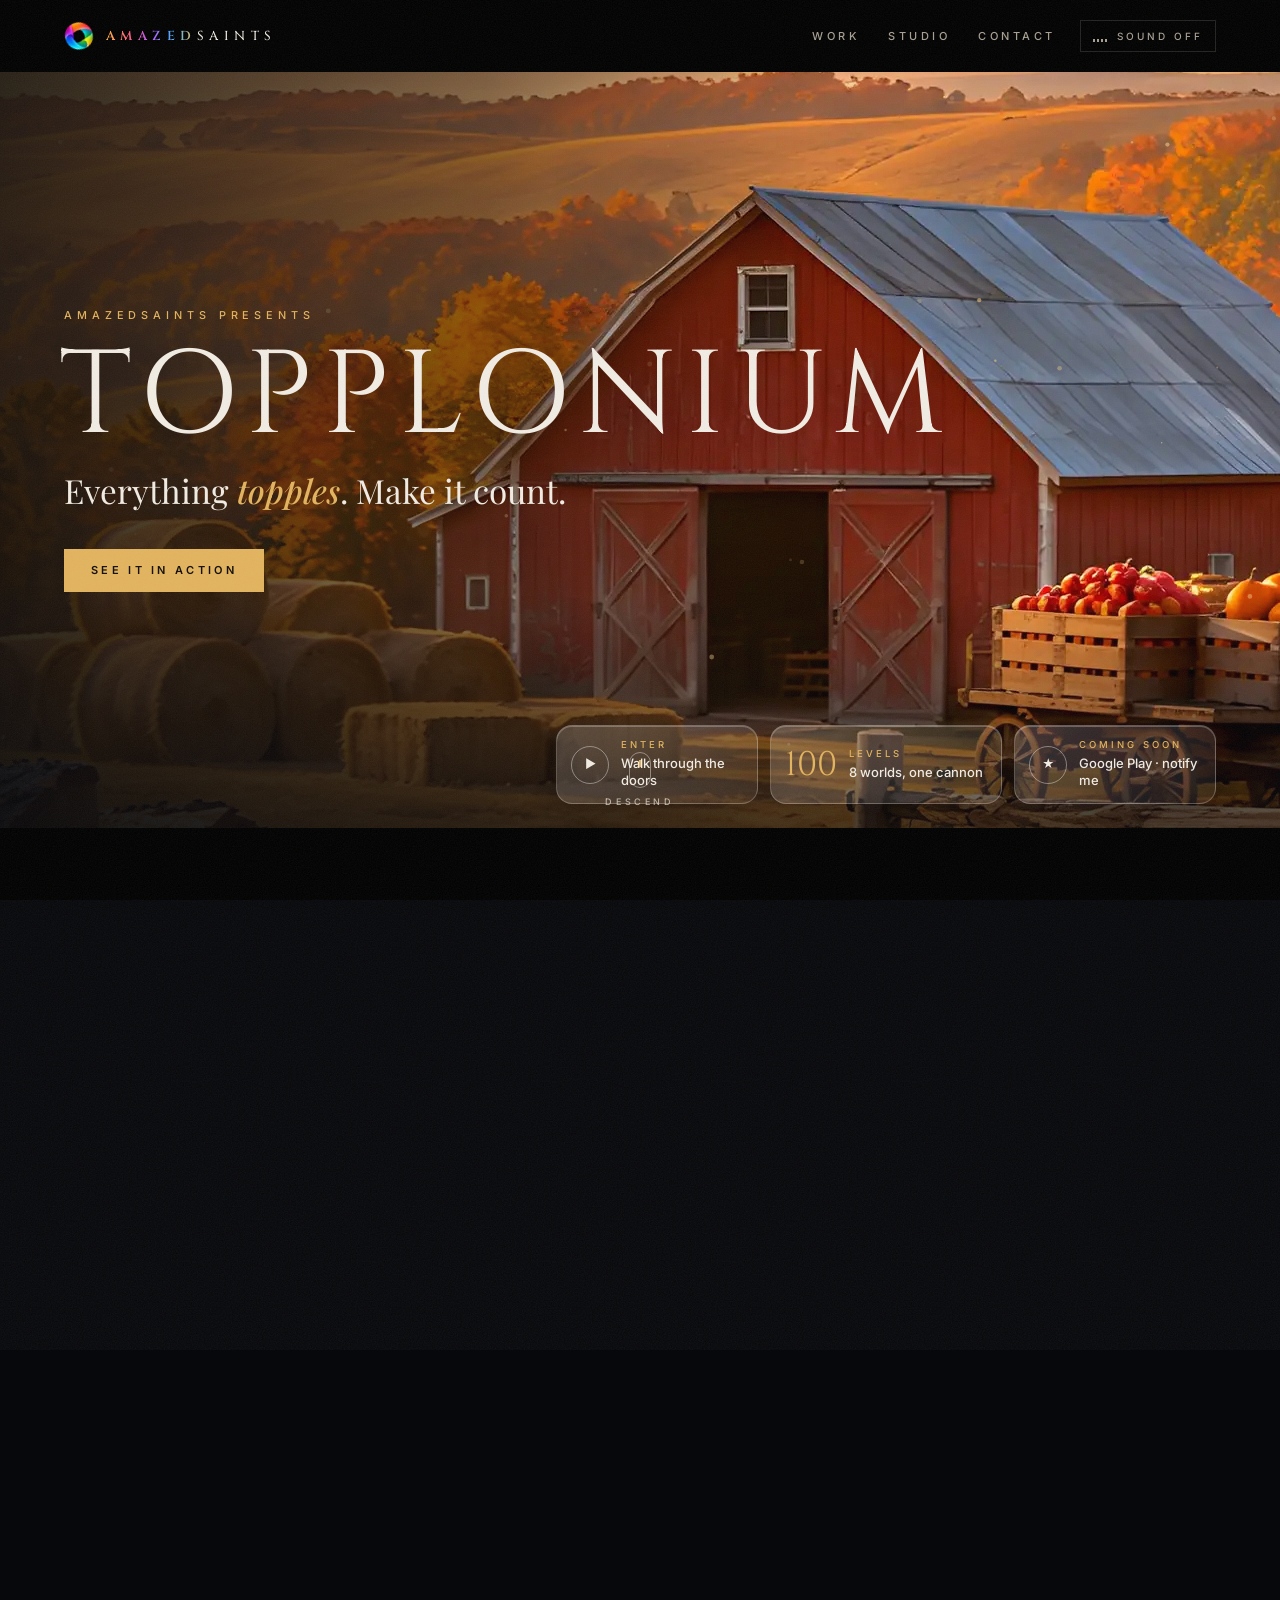
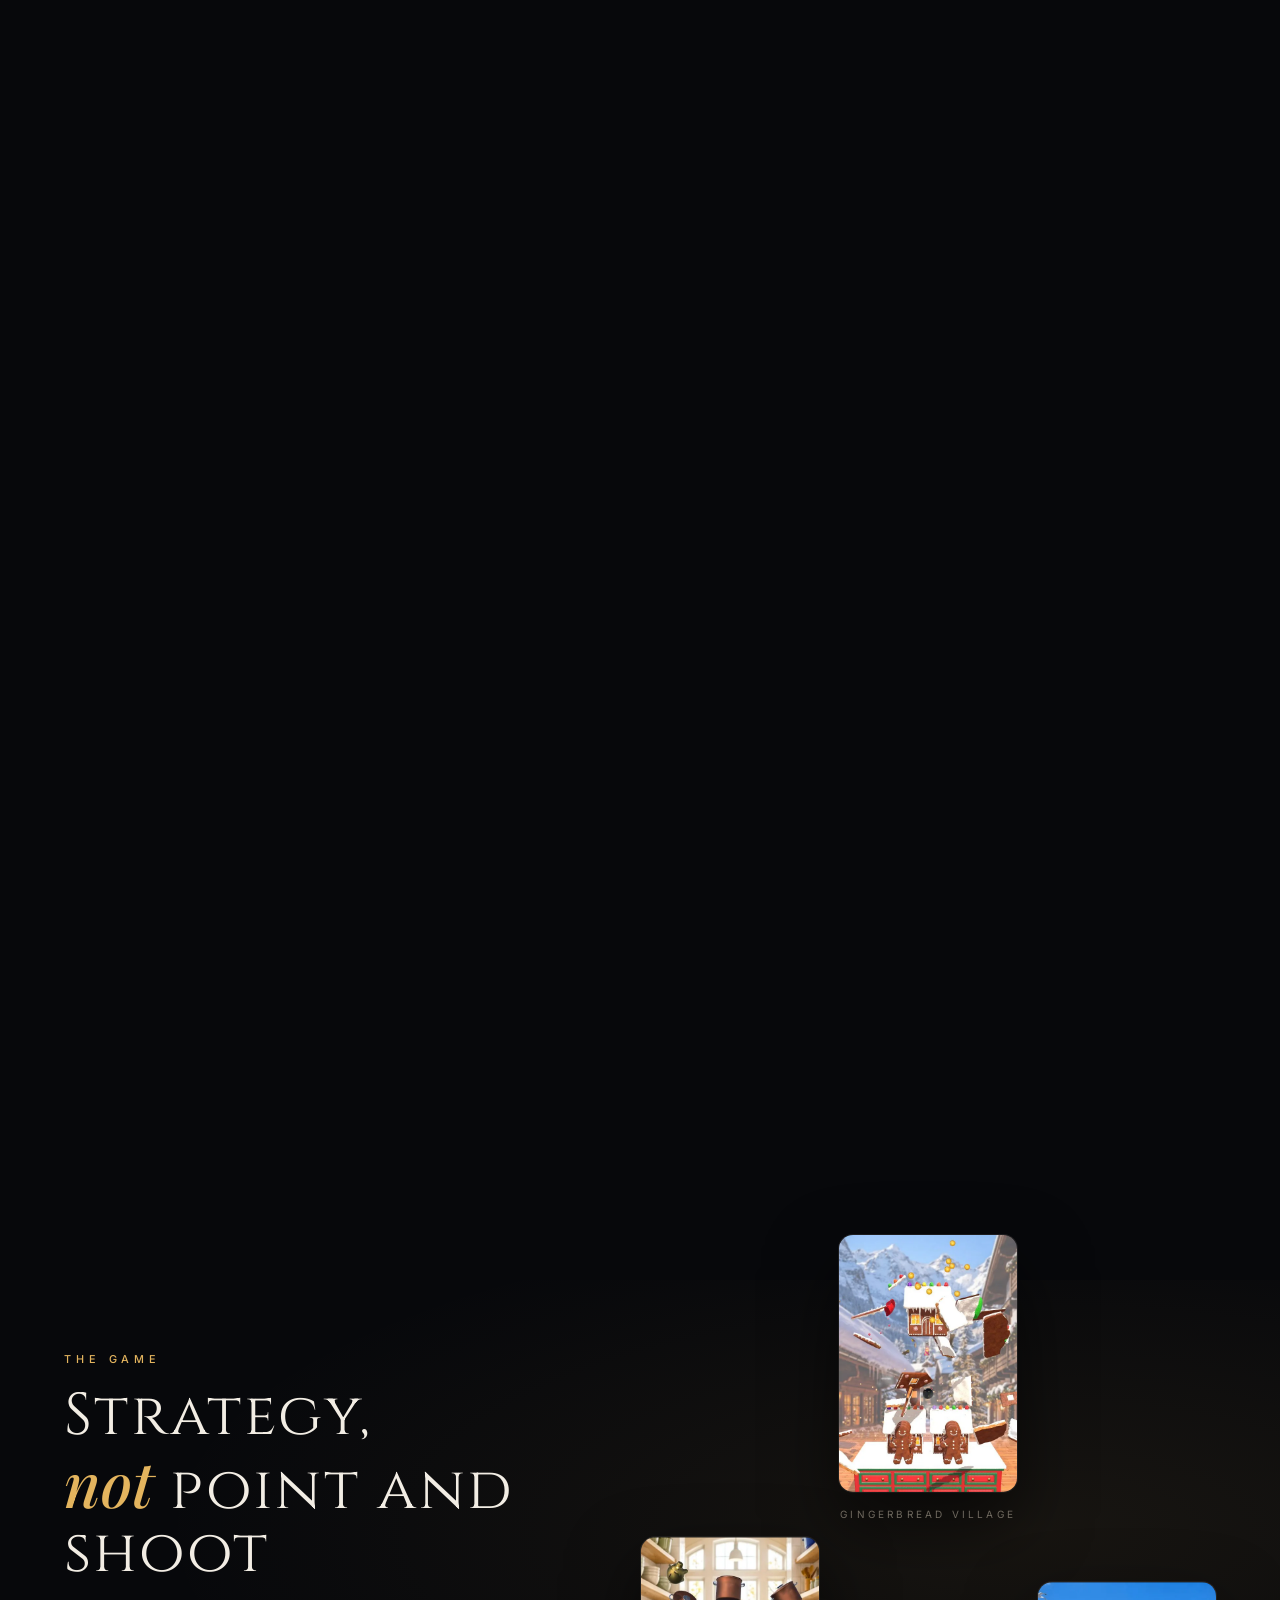
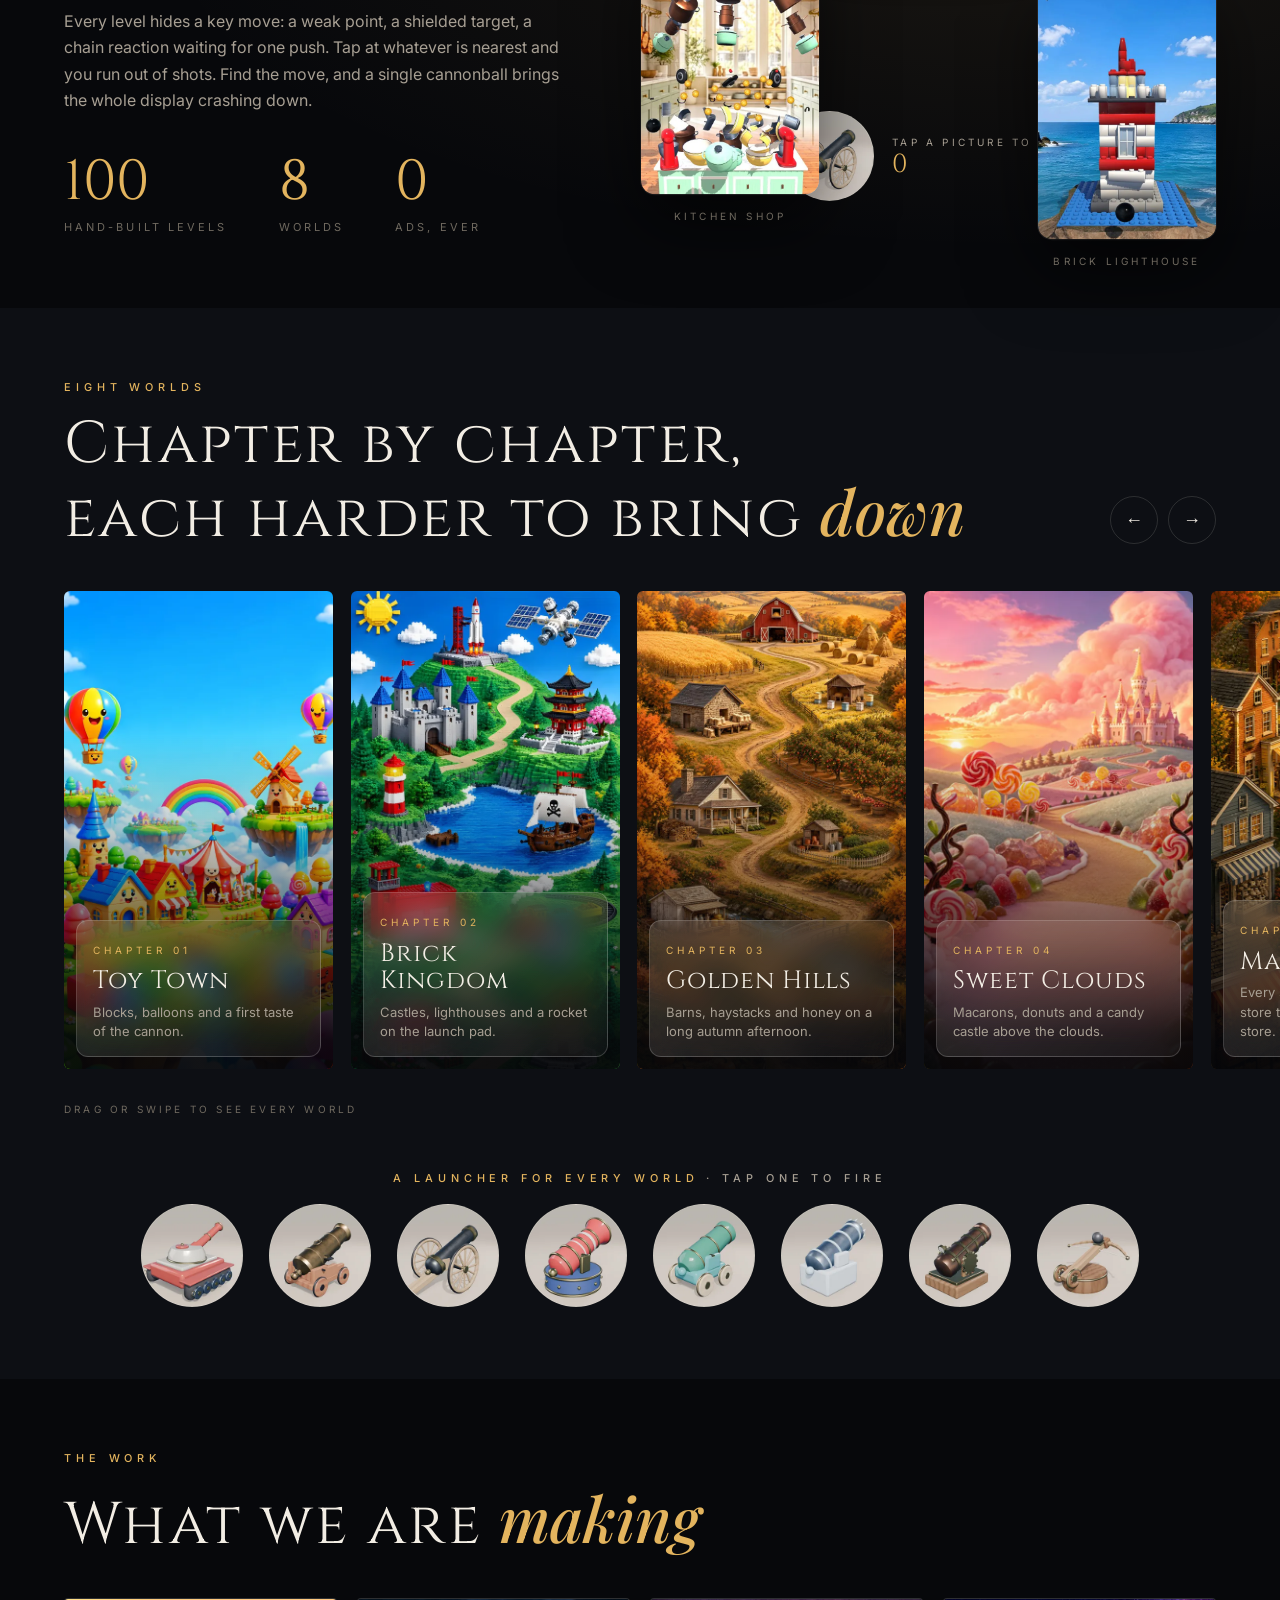
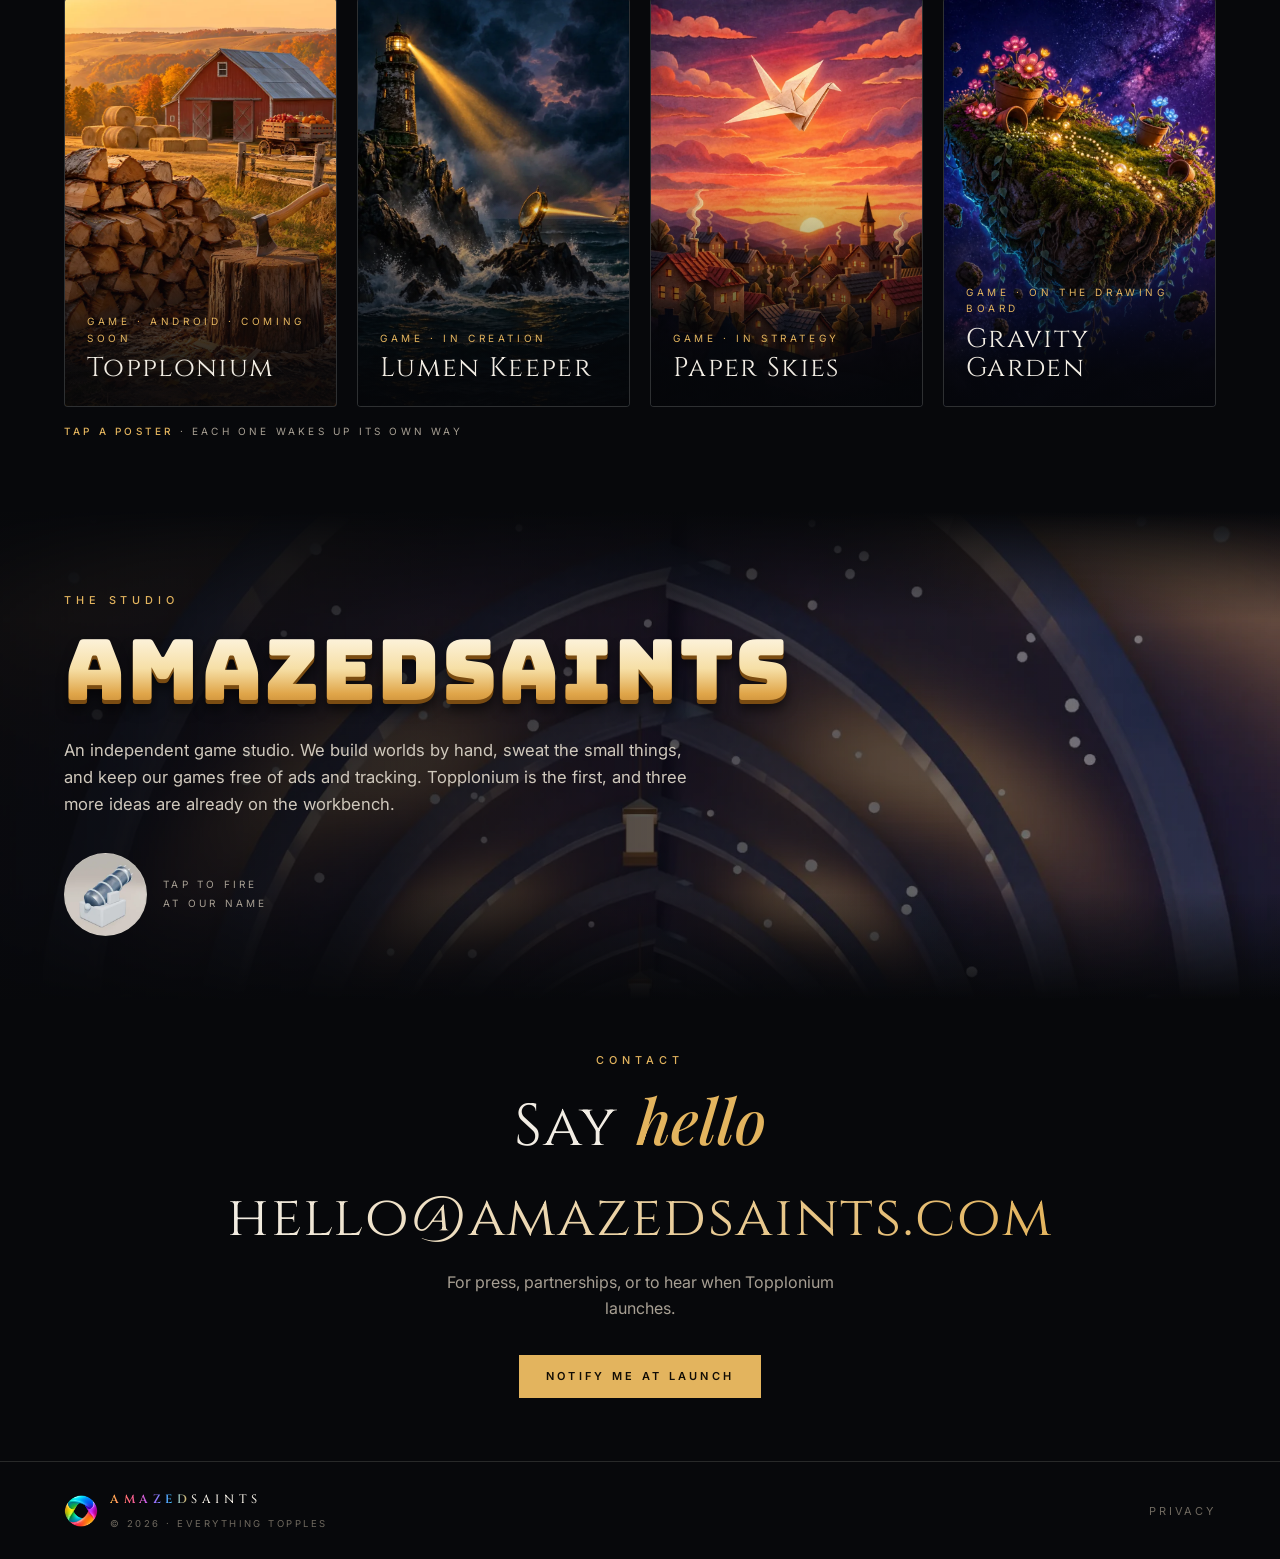
==== commit 9328ffac: "Studio name: no whole-name filter (the slow part), twice as big on phones; footer firework; no grey " ====
--- a/index.html
+++ b/index.html
@@ -21,7 +21,7 @@
 <link href="https://fonts.googleapis.com/css2?family=Bungee&family=Cinzel:wght@400;500;600&family=Playfair+Display:ital,wght@1,500&family=Inter:wght@300;400;500;600&display=swap" rel="stylesheet">
 <link rel="preload" as="image" href="/assets/fly2/tall/000.webp" media="(max-aspect-ratio: 1/1)">
 <link rel="preload" as="image" href="/assets/fly2/wide/000.webp" media="(min-aspect-ratio: 1/1)">
-<link rel="stylesheet" href="/assets/site.css?v=20261127p">
+<link rel="stylesheet" href="/assets/site.css?v=20261127q">
 <script>try{if(sessionStorage.getItem("as-intro"))document.documentElement.className+=" seen";sessionStorage.setItem("as-intro","1")}catch(e){}</script>
 </head>
 <body>
@@ -214,7 +214,7 @@
 </footer>
 
 <audio class="music" src="/assets/audio/barn-door-sunday.mp3" preload="none" loop></audio>
-<script src="/assets/site.js?v=20261127p" defer></script>
-<script src="/assets/play.js?v=20261127p" defer></script>
+<script src="/assets/site.js?v=20261127q" defer></script>
+<script src="/assets/play.js?v=20261127q" defer></script>
 </body>
 </html>
--- a/assets/site.css
+++ b/assets/site.css
@@ -142,8 +142,8 @@
 .spark { position: absolute; left: 50%; top: 50%; width: 5px; height: 5px; margin: -2.5px; border-radius: 50%; background: var(--c); box-shadow: 0 0 6px var(--c); pointer-events: none; animation: spark-fly .7s cubic-bezier(.15, .7, .3, 1) forwards; }
 @keyframes spark-fly { to { transform: translate(var(--dx), var(--dy)) scale(.3); opacity: 0; } }
 /* a glint runs along the name every few seconds */
-.brand-word, .foot-word { position: relative; }
-.brand-word::after, .foot-word::after {
+.brand-word { position: relative; }
+.brand-word::after {
   content: ""; position: absolute; inset: -4px -6px; pointer-events: none;
   background: linear-gradient(105deg, transparent 40%, rgba(255, 255, 255, .55) 50%, transparent 60%) -150% 0 / 60% 100% no-repeat;
   mix-blend-mode: overlay; animation: glint 6.5s ease-in-out 2s infinite;
@@ -166,7 +166,19 @@
 
 .intro-mark { width: clamp(70px, 9vw, 110px); height: auto; margin: 0 auto 26px; opacity: 0; animation: mark-in 1.4s ease .1s forwards; }
 @keyframes mark-in { from { opacity: 0; transform: scale(.7) rotate(-40deg); } to { opacity: 1; transform: none; } }
-.foot-brand { display: inline-flex; align-items: center; gap: 12px; cursor: pointer; }
+.foot-brand { display: inline-flex; align-items: center; gap: 12px; cursor: pointer; -webkit-tap-highlight-color: transparent; outline: none; }
+.foot-brand:focus-visible { outline: 1px solid var(--gold-soft); outline-offset: 6px; }
+.brand { -webkit-tap-highlight-color: transparent; }
+/* the firework: a rocket climbs from the ring and bursts above it */
+.rocket { position: absolute; left: 50%; top: 50%; width: 4px; height: 14px; margin: -7px -2px; border-radius: 2px; background: linear-gradient(#fff6d8, rgba(255, 190, 90, 0)); box-shadow: 0 0 8px #ffd27a; pointer-events: none; animation: rocket .55s cubic-bezier(.3, .6, .5, 1) forwards; }
+@keyframes rocket { from { transform: translateY(0); opacity: 1; } to { transform: translateY(var(--up)); opacity: .9; } }
+.burst { position: absolute; left: 50%; top: 50%; width: 0; height: 0; pointer-events: none; }
+.burst .spark { width: 4px; height: 4px; margin: -2px; animation: fw-fly 1.25s cubic-bezier(.12, .7, .35, 1) forwards; }
+@keyframes fw-fly {
+  0% { transform: none; opacity: 1; }
+  60% { transform: translate(var(--dx), var(--dy)); opacity: 1; }
+  100% { transform: translate(calc(var(--dx) * 1.08), calc(var(--dy) + 26px)) scale(.4); opacity: 0; }
+}
 .foot-ring { position: relative; display: inline-grid; place-items: center; width: 34px; height: 34px; }
 .foot-ring img { width: 34px; height: 34px; animation: mark-turn 16s linear infinite, mark-glow 4.5s ease-in-out infinite alternate; }
 .foot-word { font: 500 12px/1 var(--serif); letter-spacing: .38em; color: var(--ink); }
@@ -483,23 +495,27 @@
 .studio-name {
   font: 400 clamp(29px, 6.6vw, 98px)/1.05 "Bungee", var(--serif);
   letter-spacing: .015em; white-space: nowrap; margin: 4px 0 2px;
-  /* a solid gold-brown edge underneath, then a soft shadow: letters you could pick up */
-  filter: drop-shadow(0 .055em 0 #7a4c12) drop-shadow(0 .12em .18em rgba(0, 0, 0, .55));
-}
+  text-shadow: 0 .055em 0 #7a4c12, 0 .12em .18em rgba(0, 0, 0, .55);   /* before the script splits the letters */
+}
+.name-break { display: none; }
+/* a letter: the wrapper jumps; the dark copy under the face gives a solid
+   gold-brown edge and a soft shadow, letters you could pick up */
+.lw { position: relative; display: inline-block; cursor: crosshair; }
+.ls { position: absolute; left: 0; top: .055em; color: #7a4c12; text-shadow: 0 .07em .14em rgba(0, 0, 0, .55); }
 .studio-name.shake { animation: name-shake .4s linear; }
 @keyframes name-shake { 0%, 100% { translate: 0 0; } 20% { translate: -3px 2px; } 40% { translate: 3px -2px; } 60% { translate: -2px 1px; } 80% { translate: 2px 0; } }
 .letter {
-  display: inline-block; cursor: crosshair;
-  color: transparent; -webkit-background-clip: text; background-clip: text;
+  position: relative; display: inline-block;
+  color: transparent; text-shadow: none; -webkit-background-clip: text; background-clip: text;
   background-image: linear-gradient(180deg, #fffaf0 0%, #f6dfa6 48%, #e0a64a 76%, #b97a2a 100%);
   background-repeat: no-repeat;
 }
-.letter.hit { animation: letter-hit .75s cubic-bezier(.3, .7, .3, 1); }
+.lw.hit { animation: letter-hit .75s cubic-bezier(.3, .7, .3, 1); }
 @keyframes letter-hit {
   0% { transform: none; }
-  14% { transform: translateY(-.38em) rotate(var(--tilt, 8deg)) scale(1.24, .86); filter: brightness(1.5); }
+  14% { transform: translateY(-.38em) rotate(var(--tilt, 8deg)) scale(1.24, .86); }
   34% { transform: translateY(.06em) rotate(calc(var(--tilt, 8deg) * -.4)) scale(.92, 1.1); }
-  58% { transform: translateY(-.06em) scale(1.03, .98); filter: none; }
+  58% { transform: translateY(-.06em) scale(1.03, .98); }
   100% { transform: none; }
 }
 .studio-fire { margin-top: 34px; display: flex; align-items: center; gap: 16px; }
@@ -572,6 +588,8 @@
   .brand-mark { width: 26px; height: 26px; }
   .mail { font-size: clamp(16px, 5.2vw, 24px); white-space: nowrap; }
   .stats { gap: 22px; }
+  .studio-name { font-size: clamp(46px, 15vw, 66px); line-height: 1.02; white-space: normal; }
+  .name-break { display: inline; }
   .studio-bg::after { background: linear-gradient(0deg, rgba(7, 8, 11, .95) 10%, rgba(7, 8, 11, .55) 60%, rgba(7, 8, 11, .8) 100%); }
   .foot { flex-direction: column; align-items: center; }
 }
@@ -581,7 +599,7 @@
   .intro { display: none; }
   .hero-copy, .credits, .scroll-cue, .glass-row { opacity: 1; }
   .fx, .reel-fire, .studio-fire { display: none; }
-  .brand-mark, .brand-word b, .intro-studio b, .foot-ring img, .foot-word b, .brand-word::after, .foot-word::after { animation: none; }
+  .brand-mark, .brand-word b, .intro-studio b, .foot-ring img, .foot-word b, .brand-word::after { animation: none; }
   .phone { cursor: default; }
   .hero-scroll { height: auto; }
   .hero { position: relative; }
